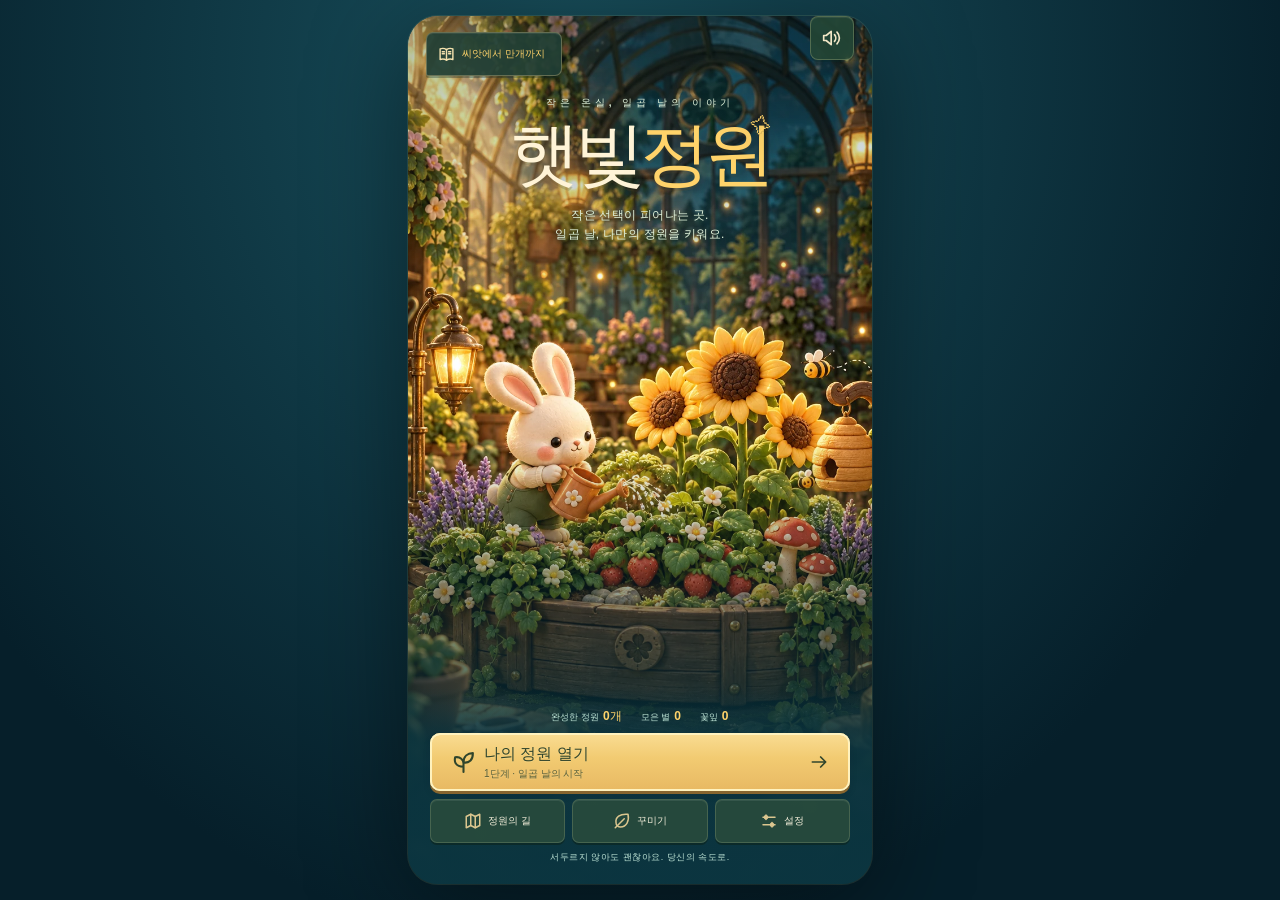
==== index.html @ a7899aba "Polish garden screens and preserve recoverable local saves" ====
<!doctype html>
<html lang="ko">
<head>
<meta name="robots" content="noindex,nofollow">
<meta charset="utf-8"><meta name="viewport" content="width=device-width, initial-scale=1, viewport-fit=cover"><meta name="theme-color" content="#103f51"><meta name="description" content="세 가지 씨앗 중 하나를 골라, 일곱 날 동안 나만의 조합을 키우는 작은 정원 게임."><title>햇빛정원 — 내 식물이 진화하는 정원</title>
<link rel="icon" href="data:image/svg+xml,%3Csvg xmlns='http://www.w3.org/2000/svg' viewBox='0 0 64 64'%3E%3Crect width='64' height='64' rx='18' fill='%2324553a'/%3E%3Cpath d='M32 49V24M32 35C12 35 13 14 13 14C33 14 32 35 32 35ZM32 29C52 29 51 8 51 8C31 8 32 29 32 29Z' fill='%23f7f0df' stroke='%23f7f0df' stroke-width='3'/%3E%3C/svg%3E">
<link rel="stylesheet" href="./styles.css?v=20261013-13">
<link rel="stylesheet" href="./experience.css?v=20261013-13">
<link rel="stylesheet" href="./atelier.css?v=20261013-14.4">
<link rel="stylesheet" href="./seed-choice.css?v=20261015-20">
<link rel="stylesheet" href="./festival.css?v=20261014-18">
<link rel="stylesheet" href="./festival-effects.css?v=20261014-18">
<link rel="stylesheet" href="./seed-discovery.css?v=20261014-19">
<link rel="stylesheet" href="./master-evolution.css?v=20261015-20">
<link rel="stylesheet" href="./weather-scene.css?v=20261015-20">
<link rel="stylesheet" href="./garden-ui.css?v=20261018-23">
<link rel="preload" as="image" href="./assets/atelier-v14/greenhouse-home-v14.webp">
</head>
<body>
<main class="app">
  <div class="atelier-arch" aria-hidden="true"></div>
  <section id="home-screen" class="home-screen" aria-label="햇빛정원 시작 화면">
    <div class="home-sky"><span class="home-kicker">작은 온실, 일곱 날의 이야기</span><h1>햇빛<span>정원</span><i aria-hidden="true">✧</i></h1><p>작은 선택이 피어나는 곳.<br>일곱 날, 나만의 정원을 키워요.</p></div>
    <button class="home-visitor" id="home-preview"><span aria-hidden="true">✦</span> 같은 씨앗, 3단계까지 진화 ↗</button>
    <div class="home-panel"><div class="home-stats" id="home-stats"></div><button id="home-play" class="primary home-play">정원 열기 <span aria-hidden="true">↗</span></button><button id="home-last-result" class="sheet-home-link home-last-result" hidden>지난 정원 기록 보기</button><div class="home-links"><button id="home-stages"><span aria-hidden="true">⌘</span>정원의 길</button><button id="home-collection"><span aria-hidden="true">✿</span>꾸미기 수첩</button><button id="home-settings"><span aria-hidden="true">☷</span>음악·설정</button></div><button id="home-new-rules" class="new-rules-link" hidden>새 규칙으로 시작 · 세로열 보너스와 높은 목표 ↗</button><button id="home-sound" class="home-sound" aria-pressed="false">♫ 효과음 켜기</button><p class="home-note">서두르지 않아도 괜찮아요. 당신의 속도로.</p></div>
  </section>
  <header class="topbar"><button id="home-button" class="brand stage-button" aria-label="시작 화면" aria-haspopup="dialog"><span class="brand-mark" aria-hidden="true">✿</span><span><span class="brand-title">햇빛정원</span><span id="stage-label" class="brand-sub">1단계 · ∞</span></span></button><div class="header-actions"><button id="mission-button" class="mission-strip" aria-haspopup="dialog"><img src="./assets/bunny-guide-v6.webp" alt="" width="48" height="48"><span id="mission-copy"></span><span id="mission-progress"></span></button><button id="stage-button" class="icon-button" aria-label="단계 선택" aria-haspopup="dialog">⌘</button><button id="help" class="icon-button" aria-label="놀이 방법과 식물 도감" aria-haspopup="dialog">?</button><button id="settings" class="icon-button" aria-label="배경음악과 소리 설정" aria-haspopup="dialog">☷</button></div></header>
  <section class="game" aria-label="씨앗을 고르고 정원을 키워요">
    <div class="journey"><div class="journey-top"><h2><strong id="day">1</strong><span>일째 <small>/ 7</small></span></h2><div class="weather" id="weather"></div><button id="score-button" class="score-button" aria-label="정원 기록 보기" aria-haspopup="dialog"><span aria-hidden="true">✦</span><strong id="score">0</strong><small>햇살</small></button></div><div id="goal-meter" class="goal-meter" role="progressbar" aria-label="정원 목표 달성" aria-valuemin="0" aria-valuemax="100" aria-valuenow="0"><span id="goal-fill"></span><i aria-hidden="true">✦</i></div><div class="journey-bottom"><div id="days" class="days" aria-label="7일 진행"></div><span id="goal" class="goal"></span></div></div>
    <div class="board-space" id="board-space"><div class="garden-frame" id="garden-frame"><div class="garden-edge" aria-hidden="true"><span id="board-label">MY LITTLE GARDEN</span><span>✦</span></div><div id="board" class="board" aria-label="정원"></div><div id="zoom-zones" class="zoom-zones" hidden></div><div class="garden-floor" aria-hidden="true"><span id="board-hint">✧　✿　✧</span></div></div><div id="harvest-banner" class="harvest-banner" hidden></div></div>
    <div class="draft"><div class="draft-heading"><h3 id="draft-title">씨앗 하나를 골라요</h3><div class="forecast"><span id="forecast-label">오늘 수확 예상</span><strong id="forecast">+0 <small>햇살</small></strong><span id="combos"></span></div><span id="picks">오늘 0 / 2</span></div><div id="seed-cards" class="seed-cards"></div><div id="ready-card" class="ready-card" hidden><span aria-hidden="true">✦</span><div><strong>오늘의 정원이 준비됐어요</strong><p>수확하면 모든 식물이 한 번 더 자라요.</p></div></div><aside id="seed-strategy" class="seed-strategy" hidden aria-live="polite"></aside><p id="tip" class="tip">씨앗을 고른 뒤 빈 땅을 누르세요.</p></div>
    <div class="actions"><button id="undo" class="secondary" disabled><svg viewBox="0 0 24 24" aria-hidden="true"><path d="M9 5 4 10l5 5M4 10h9a6 6 0 0 1 0 12"/></svg><span>되돌리기</span></button><button id="harvest" class="primary" disabled>씨앗 2개를 심어 주세요</button></div>
  </section>
  <footer id="save-status">시간 제한 없이 · 이 브라우저에 자동 저장</footer>
  <div id="announcement" class="sr-only" aria-live="polite" aria-atomic="true"></div>
  <div id="effects-layer" class="effects-layer" aria-hidden="true"></div>
</main>
<dialog id="sheet" aria-labelledby="sheet-title"><div class="sheet-heading"><div><p id="sheet-eyebrow" class="eyebrow"></p><h2 id="sheet-title"></h2></div><button id="close-sheet" class="icon-button" aria-label="닫기">×</button></div><div id="sheet-content"></div></dialog>
<div class="orientation-notice" role="status"><div><span class="phone" aria-hidden="true">✿</span><p class="eyebrow">햇빛정원</p><h2>화면을 세워 주세요</h2><p>세로 화면에서 정원을 이어서 키울 수 있어요.</p></div></div>
<audio id="garden-bgm" src="./assets/audio/beatwave-bgm.mp3" preload="none" loop playsinline hidden></audio>
<script type="module" src="./experience-app.mjs?v=20261018-23"></script>
</body></html>
---- styles.css ----
:root{color-scheme:light;font-family:ui-sans-serif,-apple-system,BlinkMacSystemFont,"Segoe UI","Malgun Gothic",sans-serif;color:#204738;background:#183f32;font-synthesis:none;--paper:#fffaf0;--ink:#204738;--muted:#777b64;--gold:#efd17e;--green:#28583e;--ease:cubic-bezier(.2,0,0,1)}
*{box-sizing:border-box}html,body{margin:0;width:100%;height:100%;overflow:hidden;overscroll-behavior:none}body{display:grid;place-items:center;background:radial-gradient(ellipse at 10% 10%,#456c45,transparent 60%),radial-gradient(ellipse at 90% 100%,#516540,transparent 50%),#183f32}button{font:inherit;color:inherit;border:0;cursor:pointer;touch-action:manipulation;-webkit-tap-highlight-color:transparent;transition:transform 130ms var(--ease),background-color 130ms var(--ease)}button:active:not(:disabled){transform:scale(.96)}button:focus-visible{outline:3px solid #b77521;outline-offset:2px}button:disabled{cursor:default;opacity:.45}button svg{display:block}h1,h2,h3,p{margin:0}[hidden]{display:none!important}.app{position:relative;width:100%;max-width:464px;height:100vh;height:100dvh;max-height:920px;display:grid;grid-template-rows:56px minmax(0,1fr) 22px;padding:env(safe-area-inset-top) env(safe-area-inset-right) env(safe-area-inset-bottom) env(safe-area-inset-left);background:radial-gradient(ellipse at 0 22%,#f6e9c5,transparent 55%),var(--paper);overflow:hidden;box-shadow:0 20px 80px #00190d50}.topbar{display:flex;justify-content:space-between;align-items:center;padding:0 18px;border-bottom:1px solid #d9d3bc}.brand{display:flex;align-items:center;gap:9px}.brand-mark{display:grid;place-items:center;background:var(--green);color:#f4d78e;width:34px;height:34px;border-radius:11px;font-size:28px;transform:rotate(-7deg);box-shadow:0 3px 0 #153c28}.brand h1{font-size:17px;letter-spacing:-.8px;line-height:1.2}.brand p{font-size:9px;letter-spacing:.5px;color:var(--muted);margin-top:2px}.header-actions{display:flex;gap:2px}.icon-button{width:44px;height:44px;min-width:44px;display:grid;place-items:center;border-radius:50%;background:transparent;font-size:20px}.icon-button:hover{background:#e9e3cd}.icon-button svg{width:20px;height:20px;stroke:currentColor;fill:none;stroke-width:1.7;stroke-linecap:round;stroke-linejoin:round}.game{min-height:0;display:grid;grid-template-rows:62px minmax(0,1fr) 32px 128px 48px;gap:8px;padding:8px 18px 5px}.journey-top{display:flex;align-items:center;justify-content:space-between;height:41px;gap:8px}.journey h2{display:flex;align-items:baseline;gap:5px;white-space:nowrap}.journey h2>strong{font-size:31px;line-height:1;letter-spacing:-1.5px}.journey h2>span{font-size:13px}.journey small{font-size:10px;font-weight:500;color:#899079}.weather{display:flex;flex-direction:column;font-size:11px;gap:2px;line-height:1.35}.weather small{font-size:9px}.weather-icon{margin-right:3px}.score-button{height:44px;min-width:88px;padding:0 10px;display:flex;gap:5px;align-items:center;justify-content:center;background:#ebe5ce;border-radius:14px}.score-button>span{color:#ae7e24}.score-button strong{font-size:22px;font-variant-numeric:tabular-nums}.score-button small{font-size:9px;color:#657359}.journey-bottom{display:flex;justify-content:space-between;align-items:center;margin-top:7px}.days{display:flex;gap:5px;align-items:center}.day-pip{width:20px;height:5px;border-radius:5px;background:#dedccb}.day-pip.done{background:#477151}.day-pip.current{background:#c89b37;box-shadow:0 0 0 2px #efe1bb}.goal{font-size:9px;color:#778267;white-space:nowrap}.board-space{position:relative;min-height:0;display:grid;place-items:center}.garden-frame{width:var(--board-size,280px);height:var(--board-size,280px);padding:20px 12px 17px;background:linear-gradient(145deg,#426845,#214b36);border:1px solid #60805b;border-radius:25px;box-shadow:inset 0 1px 0 #a4b881,0 6px 0 #153d2a,0 14px 24px #30482726;position:relative}.garden-frame:after{content:"";position:absolute;inset:6px;border:1px solid #bfd49e20;border-radius:19px;pointer-events:none}.garden-edge{position:absolute;top:7px;left:18px;right:18px;display:flex;justify-content:space-between;color:#d2dcb38a;font-size:6px;letter-spacing:2px}.garden-floor{position:absolute;bottom:3px;left:26%;right:26%;display:flex;justify-content:space-between;font-size:9px;color:#bdd19b66}.board{display:grid;grid-template-columns:repeat(4,minmax(0,1fr));grid-template-rows:repeat(4,minmax(0,1fr));height:100%;gap:5px}.plot{position:relative;min-width:0;min-height:0;padding:0;border-radius:12px;background:linear-gradient(145deg,#c5b891,#b2aa81);box-shadow:inset 0 1px 0 #e3d4ac,inset 0 -3px 0 #9b946e;display:grid;place-items:center;isolation:isolate}.plot:before{content:"";position:absolute;inset:6px;border:1px dashed #eee0b653;border-radius:7px;z-index:-1}.plot.empty{background:linear-gradient(145deg,#9a9871,#898e66);box-shadow:inset 0 2px 3px #31492725,inset 0 -1px 0 #b7b18a}.plot.empty .empty-plus{font-size:20px;color:#e6dfb767;font-weight:300}.plot.available{background:linear-gradient(145deg,#dacb9d,#b8b687);outline:1px solid #e8d799}.plot.available:before{border-color:#fff4b975}.plot.available .empty-plus{color:#56704a}.plot.available.best{box-shadow:inset 0 0 0 2px #f7dc7c,inset 0 -3px 0 #afa162}.plot :is(svg,img.plant-art){width:96%;height:96%;filter:drop-shadow(0 3px 1px #43512b30);pointer-events:none}.plot[data-type="well"]{background:linear-gradient(145deg,#99bcae,#799d8d)}.plot[data-type="hive"]{background:linear-gradient(145deg,#d4bf89,#b4a56e)}.plot.synergy{background:linear-gradient(145deg,#ded5a1,#b9bd85)}.tile-score{position:absolute;right:3px;bottom:3px;z-index:2;font-size:9px;font-weight:800;padding:1px 4px;border-radius:5px;background:#fff7dbea;color:#47603b;line-height:1.3;box-shadow:0 1px 1px #51613b33}.tile-score.combo{background:#f6db82;color:#5a5026}.preview-score{font-size:14px;font-weight:800;color:#46603b;position:absolute;bottom:6px}.preview-label{position:absolute;top:7px;font-size:8px;color:#687444}.age-dots{position:absolute;top:4px;left:4px;display:flex;gap:2px}.age-dots i{width:3px;height:3px;background:#42683b;border-radius:50%;opacity:.4}.age-dots i.grown{background:#ffefb1;opacity:1;box-shadow:0 0 0 1px #61784130}.plot.planted :is(svg,img.plant-art){animation:sprout 340ms var(--ease)}.plot.collecting{animation:collect 560ms var(--ease)}.plot.collecting:after{content:attr(data-score);position:absolute;z-index:10;left:50%;top:0;transform:translateX(-50%);color:#fff4b5;font-size:23px;font-weight:900;text-shadow:0 2px 4px #153e25;animation:float-up 600ms var(--ease) both;pointer-events:none}.harvest-banner{position:absolute;inset:auto 0 8%;text-align:center;z-index:20;color:#fff6d1;text-shadow:0 2px 8px #143a1f;font-size:23px;font-weight:850;pointer-events:none}.forecast{display:flex;align-items:center;gap:6px;padding:0 10px;border-top:1px solid #d6d0b7;border-bottom:1px solid #d6d0b7;font-size:10px;color:#6d785d}.forecast strong{color:#315d3f;font-size:16px;font-variant-numeric:tabular-nums}.forecast strong small{font-size:9px;font-weight:500}.forecast #combos{margin-left:auto;font-size:9px;color:#8b712b}.draft{min-height:0;display:flex;flex-direction:column;gap:5px}.draft-heading{display:flex;align-items:center;justify-content:space-between;min-height:16px}.draft-heading h3{font-size:12px;letter-spacing:-.3px}.draft-heading>span{font-size:9px;color:var(--muted)}.seed-cards{display:grid;grid-template-columns:repeat(3,minmax(0,1fr));gap:7px;flex:1;min-height:0}.seed-card{min-width:0;border:1px solid #dacfaa;background:linear-gradient(145deg,#fffcf1,#f0e7d0);border-radius:13px;box-shadow:0 2px 0 #d6caaa;position:relative;padding:3px 3px 5px;display:flex;flex-direction:column;justify-content:center;align-items:center;gap:1px}.seed-card :is(svg,img.plant-art){width:38px;height:38px;flex-shrink:0}.seed-card strong{font-size:11px;line-height:1.3}.seed-card small{font-size:8px;white-space:nowrap;letter-spacing:-.2px;line-height:1.4;color:#727359}.seed-card[aria-pressed="true"]{background:#e5edce;border:2px solid #50714a;box-shadow:0 2px 0 #325a39}.seed-card[aria-pressed="true"]:after{content:"✓";position:absolute;right:5px;top:4px;background:#396643;color:#fff7d7;width:15px;height:15px;display:grid;place-items:center;border-radius:50%;font-size:10px}.tip{font-size:9px;line-height:1.3;height:13px;text-align:center;color:#777b61;overflow:hidden;white-space:nowrap;text-overflow:ellipsis}.ready-card{display:flex;align-items:center;justify-content:center;gap:10px;flex:1;min-height:0;border:1px solid #d4dbb8;border-radius:13px;background:#e9edd8}.ready-card>span{font-size:32px;color:#ac8d35}.ready-card strong{font-size:12px}.ready-card p{font-size:10px;color:#798065;margin-top:4px}.actions{display:grid;grid-template-columns:100px 1fr;gap:8px}.primary,.secondary{min-height:44px;border-radius:14px;font-size:12px;font-weight:750;display:flex;align-items:center;justify-content:center;gap:5px;padding:0 12px}.primary{background:var(--green);color:#fff9dc;box-shadow:inset 0 1px 0 #ffffff20,0 3px 0 #153c28}.primary:disabled{background:#d7dbc5;color:#687557;box-shadow:0 2px 0 #c9cbb5;opacity:1}.secondary{background:#ece6d3;border:1px solid #dbd4bb;font-size:11px}.secondary svg{width:18px;height:18px;fill:none;stroke:currentColor;stroke-width:1.6;stroke-linecap:round;stroke-linejoin:round}footer{text-align:center;font-size:8px;color:#899077;display:grid;place-items:center}dialog{border:1px solid #e3d7b9;padding:20px;border-radius:25px;width:calc(100% - 30px);max-width:390px;max-height:calc(100dvh - 24px);overflow:hidden;background:var(--paper);color:var(--ink);box-shadow:0 18px 90px #153b2b55}dialog::backdrop{background:#16382899;backdrop-filter:blur(5px)}.sheet-heading{display:flex;align-items:center;justify-content:space-between;gap:8px;margin-bottom:15px}.sheet-heading h2{font-size:23px;letter-spacing:-1px;line-height:1.25}.eyebrow{font-size:9px;font-weight:700;letter-spacing:1.4px;color:#a07a31;margin-bottom:4px}.sheet-heading .icon-button{background:#eee8d6}.sheet-body{font-size:12px;line-height:1.65;color:#637157;word-break:keep-all}.sheet-body p+p{margin-top:10px}.sheet-actions{display:flex;gap:8px;margin-top:16px}.sheet-actions>*{flex:1}.guide-steps{display:grid;gap:12px}.guide-step{display:flex;gap:10px}.guide-step>span{width:27px;height:27px;flex-shrink:0;display:grid;place-items:center;border-radius:9px;background:#e8dfbc;color:#6b693e;font-weight:800}.guide-step strong{display:block;font-size:13px;margin-bottom:2px}.guide-step p{font-size:11px;line-height:1.5;color:#6e775e}.sheet-note{padding-top:11px;border-top:1px solid #e1dac4;margin-top:13px;font-size:10px;line-height:1.6;color:#7e846d}.guide-pages{display:flex;align-items:center;justify-content:space-between;margin-top:14px;gap:8px}.guide-pages span{font-size:11px;color:#7e846d}.guide-pages button{min-height:44px;min-width:75px;padding:0 10px}.plant-guide{display:grid;gap:10px}.plant-guide article{display:flex;gap:10px;align-items:center}.plant-guide :is(svg,img.plant-art){width:54px;height:54px;flex-shrink:0;padding:4px;background:#ecebd3;border-radius:13px}.plant-guide h3{font-size:13px;margin-bottom:3px}.plant-guide p{font-size:11px;line-height:1.45;color:#728063}.big-harvest{display:flex;align-items:baseline;justify-content:center;gap:6px;margin:7px 0 1px;color:#397043}.big-harvest strong{font-size:57px;font-weight:850;letter-spacing:-3px;font-variant-numeric:tabular-nums}.big-harvest span{font-size:13px}.harvest-sub{text-align:center;font-size:11px;color:#758263;margin-bottom:16px}.report-rows{display:grid;gap:7px}.report-row{display:flex;align-items:center;justify-content:space-between;padding:7px 10px;border-radius:11px;background:#eee9d7;font-size:11px;min-height:36px}.report-row span:first-child{display:flex;align-items:center;gap:6px}.report-row :is(svg,img.plant-art){height:25px;width:25px}.report-row strong{font-size:14px}.report-row small{font-size:9px;color:#818566}.upgrade-intro{font-size:11px;color:#737c61;line-height:1.5;margin-bottom:12px}.upgrade-list{display:grid;gap:9px}.upgrade-card{text-align:left;display:grid;grid-template-columns:37px 1fr auto;gap:8px;align-items:center;padding:12px 10px;border:1px solid #d6d0b2;background:linear-gradient(145deg,#fbf6e4,#e8e8d1);border-radius:15px;min-height:77px}.upgrade-icon{width:35px;height:35px;display:grid;place-items:center;background:#e0e4c6;border-radius:11px;font-size:21px}.upgrade-card strong{display:block;font-size:13px;margin-bottom:4px}.upgrade-card small{font-size:10px;color:#6f775b;line-height:1.4;display:block}.upgrade-card>span:last-child{font-size:18px}.upgrade-card .fit{color:#99661c;font-size:9px;margin-top:4px}.stat-grid{display:grid;grid-template-columns:repeat(3,1fr);gap:7px;text-align:center;margin:12px 0}.stat-grid>div{padding:9px 4px;background:#ece7d3;border-radius:12px}.stat-grid strong{font-size:17px;display:block}.stat-grid small{font-size:9px;color:#7b836a}.mini-garden{display:grid;grid-template-columns:repeat(4,1fr);gap:3px;width:164px;height:164px;margin:0 auto;padding:6px;background:#385b3a;border-radius:16px}.mini-garden>span{display:grid;place-items:center;min-width:0;min-height:0;border-radius:6px;background:#aab18a}.mini-garden :is(svg,img.plant-art){width:100%;height:100%}.result-title{text-align:center;font-size:13px;color:#798365;margin-top:7px}.result-badges{display:flex;justify-content:center;gap:5px;flex-wrap:wrap;margin:10px 0}.result-badges>span{font-size:9px;padding:5px 7px;border-radius:8px;background:#e4e8d0;color:#5f754f}.chart{display:flex;align-items:flex-end;justify-content:space-around;height:115px;gap:6px;margin:15px 0 7px;padding:20px 0 20px}.chart-bar{position:relative;flex:1;background:linear-gradient(#92ad70,#416b42);border-radius:6px 6px 0 0;min-height:3px}.chart-bar span{position:absolute;top:-17px;font-size:9px;width:100%;text-align:center}.chart-bar small{position:absolute;bottom:-19px;font-size:9px;width:100%;text-align:center}.tile-detail-art{width:96px;height:96px;margin:0 auto;background:#e6e8cd;border-radius:23px}.tile-detail-art :is(svg,img.plant-art){width:100%;height:100%}.tile-description{text-align:center;font-size:11px;line-height:1.5;margin:10px 0;color:#6e7a5d}.tile-reasons{display:grid;grid-template-columns:1fr 1fr;gap:6px}.tile-reasons>div{display:flex;justify-content:space-between;gap:6px;padding:7px 9px;border-radius:9px;background:#ebe7d4;font-size:10px}.sr-only{position:absolute!important;width:1px;height:1px;padding:0;margin:-1px;overflow:hidden;clip:rect(0,0,0,0);white-space:nowrap;border:0}.orientation-notice{display:none;position:fixed;inset:0;z-index:1000;place-items:center;padding:24px;background:var(--paper);text-align:center}.phone{display:grid;place-items:center;width:55px;height:85px;margin:0 auto 14px;border:3px solid #24553a;border-radius:14px;background:#e4e8ce;font-size:28px}.orientation-notice h2{font-size:23px;margin:7px 0}.orientation-notice p:last-child{font-size:12px;line-height:1.7;color:#738164}
@keyframes sprout{0%{transform:scale(.4) translateY(12px);opacity:.3}65%{transform:scale(1.13) translateY(-3px)}100%{transform:scale(1)}}@keyframes collect{40%{transform:translateY(-5px);filter:brightness(1.2)}100%{transform:translateY(0)}}@keyframes float-up{0%{opacity:0;transform:translate(-50%,10px)}25%{opacity:1}100%{opacity:0;transform:translate(-50%,-30px)}}
@media(min-width:700px) and (min-height:700px){.app{height:min(890px,calc(100dvh - 40px));border:5px solid #658065;border-radius:31px}.game{padding-right:20px;padding-left:20px}}
@media(max-width:350px){.topbar{padding:0 12px}.game{padding-right:12px;padding-left:12px;gap:6px}.journey h2>strong{font-size:27px}.weather{font-size:10px}.score-button{min-width:80px;padding:0 8px}.day-pip{width:17px}.goal{font-size:8px}.plot{border-radius:9px}.garden-frame{padding:17px 9px 14px;border-radius:22px}.garden-edge{top:6px;font-size:5px}.board{gap:4px}.garden-floor{bottom:2px;font-size:8px}.seed-cards{gap:5px}.seed-card small{font-size:7px}.actions{grid-template-columns:91px 1fr}.primary{font-size:11px}.tip{font-size:8px}.sheet-heading h2{font-size:21px}dialog{padding:17px}.upgrade-card{padding:10px 8px;gap:6px}.upgrade-card strong{font-size:12px}.upgrade-card small{font-size:9px}.forecast{font-size:9px;padding:0 5px}.forecast #combos{font-size:8px}}
@media(max-height:650px) and (orientation:portrait){.app{grid-template-rows:48px minmax(0,1fr) 16px}.game{grid-template-rows:54px minmax(0,1fr) 26px 106px 44px;gap:5px;padding-top:4px;padding-bottom:4px}.topbar{border-bottom:0}.brand h1{font-size:15px}.brand p{font-size:8px}.brand-mark{width:29px;height:29px;font-size:24px}.journey-top{height:36px}.journey-bottom{margin-top:7px}.journey h2>strong{font-size:26px}.seed-card :is(svg,img.plant-art){width:29px;height:29px}.seed-card strong{font-size:10px}.seed-card small{font-size:7px}.tip{height:12px}.draft{gap:4px}.draft-heading h3{font-size:11px}.garden-frame{padding-top:17px;padding-bottom:14px}.garden-edge{top:5px}.garden-floor{bottom:1px}.forecast strong{font-size:14px}footer{font-size:7px}.sheet-heading{margin-bottom:10px}.sheet-actions{margin-top:12px}.big-harvest strong{font-size:43px}.harvest-sub{margin-bottom:12px}.mini-garden{width:136px;height:136px}.stat-grid{margin:9px 0}.stat-grid>div{padding:6px 3px}.guide-steps{gap:10px}.sheet-note{margin-top:10px;padding-top:9px}.upgrade-card{min-height:73px}}
@media (orientation:landscape) and (pointer:coarse),(orientation:landscape) and (max-height:600px) and (max-width:1000px){.orientation-notice{display:grid}.app{visibility:hidden}}
@media(prefers-reduced-motion:reduce){*,*:before,*:after{animation:none!important;transition:none!important}}
/* Campaign: 100 gardens, adaptive boards, and large touch targets. */
.stage-button{background:transparent;text-align:left;min-height:44px;padding:0;gap:8px}.brand-title{display:block;font-size:17px;font-weight:800;letter-spacing:-.7px;line-height:1.25}.brand-sub{display:block;font-size:9px;color:var(--muted);margin-top:2px}.goal.achieved{color:#39713c;font-weight:750}.board,.zoom-grid{grid-template-columns:repeat(var(--cols,4),minmax(0,1fr));grid-template-rows:repeat(var(--rows,4),minmax(0,1fr))}.garden-floor{left:0;right:0;justify-content:center;letter-spacing:.2px;color:#d5e3b3a6}.garden-frame.overview .age-dots,.garden-frame.overview .preview-label{display:none}.garden-frame.overview .plot{border-radius:6px}.garden-frame.overview .plot:before{inset:3px;border-radius:4px}.garden-frame.overview .tile-score{font-size:7px;padding:0 2px;bottom:1px;right:1px}.garden-frame.overview .preview-score{font-size:10px;bottom:3px}.garden-frame.overview .empty-plus{font-size:14px}.zoom-zones{position:absolute;inset:20px 12px 17px;display:grid;grid-template-columns:1fr 1fr;grid-template-rows:1fr 1fr;gap:2px;z-index:4}.zoom-zones button{position:relative;background:transparent;border:1px solid #fff9cc45;border-radius:9px;min-width:44px;min-height:44px}.zoom-zones button:hover,.zoom-zones button:focus-visible{background:#fff8d122;border-color:#f8eacb}.zoom-zones span{position:absolute;left:3px;top:3px;font-size:8px;background:#1c432ce6;color:#f9f1cc;padding:3px 5px;border-radius:5px;pointer-events:none}.mini-garden{grid-template-columns:repeat(var(--cols,4),1fr);grid-template-rows:repeat(var(--rows,4),1fr);height:auto;aspect-ratio:var(--cols,4)/var(--rows,4)}.result-next{text-align:center;background:#e9edd8;padding:10px 8px;border-radius:12px;font-size:11px;line-height:1.6;color:#5b7450;word-break:keep-all}.stage-list{display:grid;grid-template-columns:1fr 1fr;gap:7px}.stage-card{text-align:left;min-height:64px;padding:7px 9px;border:1px solid #d6cfb3;border-radius:12px;background:#f1ead7;display:flex;flex-direction:column;gap:1px;position:relative}.stage-card>strong{display:flex;justify-content:space-between;align-items:center;font-size:12px}.stage-card>strong>span{font-variant-numeric:tabular-nums;letter-spacing:-.4px;font-size:15px}.stage-card.current{border:2px solid #527049;padding:6px 8px;background:#e7edce}.stage-card.cleared{background:#e4ebd3}.stage-card:disabled{opacity:.58}.stage-name{font-size:10px;font-weight:650;line-height:1.2;white-space:nowrap;overflow:hidden;text-overflow:ellipsis}.stage-card small{font-size:8px;color:#6c795b;line-height:1.5}.new-label{font-size:7px;color:#8c6921;line-height:1.4}.stage-jump{display:flex;gap:7px;margin-top:12px;align-items:center}.stage-jump label{font-size:10px}.stage-jump select{font:inherit;font-size:12px;flex:1;min-width:0;min-height:44px;border:1px solid #d6cfb3;border-radius:10px;background:#fff9e8;color:var(--ink);padding:0 8px}.stage-jump button{min-width:44px;padding:0 12px;font-size:17px}.intro-goal{text-align:center;padding:5px 0 8px}.intro-goal>span{display:block;color:#768167;font-size:11px}.intro-goal>strong{display:block;font-size:52px;letter-spacing:-2px;line-height:1.1;color:#3b6c3e}.intro-goal small{font-size:15px;letter-spacing:0;margin-left:5px}.unlock-heading{text-align:center;font-size:10px;color:#8a712e;margin:13px 0 5px}.unlock-plants{display:flex;justify-content:center;gap:7px}.unlock-plants>span{flex:0 1 100px;min-width:0;display:flex;align-items:center;flex-direction:column;background:#e9ecd3;border-radius:12px;padding:5px}.unlock-plants :is(svg,img.plant-art){width:45px;height:45px}.unlock-plants strong{font-size:11px}.unlock-plants small{font-size:8px;line-height:1.5;text-align:center;word-break:keep-all}.plant-guide h3 small{font-size:8px;color:#927437;font-weight:500}.zoom-sheet{padding:16px;max-width:360px}.zoom-sheet .sheet-heading{margin-bottom:9px}.zoom-sheet .sheet-heading h2{font-size:21px}.zoom-grid{display:grid;width:min(100%,272px);aspect-ratio:1;margin:auto;gap:5px}.zoom-grid .plot{min-height:44px;min-width:44px}.zoom-cards{display:grid;grid-template-columns:repeat(3,minmax(0,1fr));gap:5px;margin:9px 0 5px;min-height:0}.zoom-cards:empty{display:none}.zoom-cards .seed-card{height:66px}.zoom-cards .seed-card :is(svg,img.plant-art){width:27px;height:27px}.zoom-cards .seed-card strong{font-size:10px}.zoom-cards .seed-card small{font-size:7px}.zoom-tip{font-size:9px;color:#7b8264;text-align:center;line-height:1.4}.zoom-sheet .guide-pages{margin-top:9px;gap:5px}.zoom-sheet .guide-pages button{min-width:0;flex:1;padding:0 4px;font-size:10px}
@media(max-width:350px){.brand-title{font-size:15px}.brand-sub{font-size:8px}.zoom-zones{inset:17px 9px 14px}.stage-list{gap:5px}.stage-card{min-height:60px;padding:6px 8px}.stage-card.current{padding:5px 7px}.stage-card>strong>span{font-size:13px}.stage-card .stage-name{font-size:9px}.stage-jump{gap:5px}.stage-jump label{display:none}.zoom-sheet{padding:14px;width:calc(100% - 24px)}.zoom-grid{max-width:258px;gap:4px}.zoom-sheet .eyebrow{font-size:8px}.result-next{font-size:10px}}
@media(max-height:650px) and (orientation:portrait){.brand-title{font-size:15px}.brand-sub{font-size:8px}.zoom-zones{top:17px;bottom:14px}.stage-card{min-height:58px}.stage-list{gap:5px}.stage-jump{margin-top:9px}.intro-goal>strong{font-size:44px}.unlock-plants :is(svg,img.plant-art){width:36px;height:36px}.unlock-heading{margin-top:10px}.result-next{padding:7px 6px}.result-badges{margin:7px 0}.zoom-grid{max-width:248px}.zoom-sheet{padding-top:12px;padding-bottom:12px}.zoom-cards .seed-card{height:62px}.zoom-sheet .guide-pages{margin-top:7px}}
---- experience.css ----
/* The little world around the puzzle, v6. */
/* v8: readable choices and a saved, single-use upgrade reroll. */
.seed-card small{max-width:100%;overflow:hidden;text-overflow:ellipsis}
.reroll-row{margin-top:12px}.reroll-row button{width:100%;justify-content:center;gap:8px;min-height:44px}.reroll-row button>span{font-size:21px}.reroll-row button>small{font-size:10px;background:#fffaf0a6;padding:3px 7px;border-radius:20px}.reroll-row button:disabled{opacity:.65}.reroll-row p{font-size:9px;line-height:1.5;color:#7c8269;text-align:center;margin-top:7px;word-break:keep-all}
.unlock-plants.many{display:grid;grid-template-columns:repeat(3,minmax(0,1fr));gap:6px}.unlock-plants.many>span{padding:5px 3px}.unlock-plants.many :is(svg,img.plant-art){width:32px;height:32px}.unlock-plants.many small{display:none}
.new-rules-link{min-height:44px;border-radius:13px;border:1px solid #afbc99;background:#fff7dfe6;color:#4b6847;font-size:11px;font-weight:700}.home-panel:has(.new-rules-link:not([hidden])){gap:8px}
.stage-card .new-label{max-width:100%;white-space:nowrap;overflow:hidden;text-overflow:ellipsis}
@media(max-height:650px) and (orientation:portrait){dialog[data-mode="upgrade"]{padding:14px 16px}dialog[data-mode="upgrade"] .sheet-heading h2{font-size:20px}dialog[data-mode="upgrade"] .upgrade-list{gap:7px}dialog[data-mode="upgrade"] .upgrade-card{min-height:72px;padding:8px}dialog[data-mode="upgrade"] .upgrade-card small{font-size:9px}dialog[data-mode="upgrade"] .upgrade-intro{margin-bottom:9px}dialog[data-mode="upgrade"] .reroll-row{margin-top:9px}.unlock-plants.many :is(svg,img.plant-art){width:27px;height:27px}.unlock-plants.many strong{font-size:10px}dialog[data-mode="intro"] .unlock-heading{margin-top:6px}.new-rules-link{font-size:10px}.home-panel:has(.new-rules-link:not([hidden])) .home-note{display:none}}
/* v7: independently saved music and effects; music gain works through Web Audio. */
.music-settings{background:#edf0d9;border-radius:15px;padding:0 11px 3px}
.music-settings .music-row{padding:9px 0 3px;border:0;min-height:66px}
.music-volume-row{display:flex;align-items:center;gap:9px;min-height:44px;font-size:10px;color:#697951}
.music-volume-row input{flex:1;min-width:0;min-height:44px;margin:0;accent-color:#39734d;cursor:pointer}
.music-volume-row output{width:31px;text-align:right;font-variant-numeric:tabular-nums}
.music-retry{width:100%;margin:3px 0 7px;min-height:44px}
dialog[data-mode="settings"] .setting-row{min-height:66px;padding:8px 0}
dialog[data-mode="settings"] .settings-sample{margin-top:10px}
dialog[data-mode="settings"] .sheet-note{margin-top:10px;padding-top:8px;font-size:9px}
@media(max-height:650px) and (orientation:portrait){dialog[data-mode="settings"]{padding:13px 16px}dialog[data-mode="settings"] .sheet-heading{margin-bottom:8px}dialog[data-mode="settings"] .sheet-heading h2{font-size:19px}dialog[data-mode="settings"] .setting-row{min-height:58px;padding:6px 0}dialog[data-mode="settings"] .setting-row strong{font-size:12px;margin-bottom:2px}dialog[data-mode="settings"] .setting-row small{font-size:9px}dialog[data-mode="settings"] .sheet-actions{margin-top:9px}}
/* Leave the bottom controls above the iPhone home indicator. */
.home-panel{padding-bottom:max(17px,env(safe-area-inset-bottom))!important}
.zoom-zones.single-zone{grid-template-columns:1fr;grid-template-rows:1fr}
.zoom-zones.single-zone span{left:50%;top:auto;bottom:5px;transform:translateX(-50%);white-space:nowrap;font-size:10px;padding:5px 9px}
.sheet-heading h2{word-break:keep-all;overflow-wrap:normal}
:root{--petal:#e79785;--moss:#2d654b;--butter:#ffe5a0}
body{background:#28483d url('./assets/garden-play-v6.webp') center/cover fixed}.app{background:#fff9ec url('./assets/garden-play-v6.webp') center/cover;isolation:isolate}.app:before{content:"";position:absolute;inset:0;background:linear-gradient(#fffaf0da,#fffaf079 35%,#fffaf0d9 68%);z-index:-1}.topbar{background:#fffbee9c;border-bottom-color:#617b4920}.game{grid-template-rows:62px 48px minmax(0,1fr) 30px 121px 48px;gap:7px}.home-screen{position:absolute;inset:0;z-index:30;background:#f5eedb url('./assets/garden-home-v6.webp') center 45%/cover;display:flex;flex-direction:column;align-items:center;overflow:hidden}.home-screen:before{content:"";position:absolute;inset:0;background:linear-gradient(#fff8e765 0%,transparent 38%,transparent 56%,#fff6dfb3 70%,#fff8eafa 87%);pointer-events:none}.home-sky{position:relative;text-align:center;margin-top:clamp(35px,7dvh,68px);width:100%;color:#295d43}.home-kicker{font-size:11px;font-weight:700;letter-spacing:2px;color:#74876a}.home-sky h1{position:relative;font-size:66px;line-height:1.15;font-weight:900;letter-spacing:-5px;text-shadow:0 3px 0 #fff8df;margin:9px 0}.home-sky h1>span{color:#548352}.home-sky h1 i{position:absolute;font-style:normal;font-size:26px;color:#e3b550;top:-10px;transform:rotate(12deg);margin-left:5px}.home-sky p{font-size:13px;line-height:1.65;color:#68805e;letter-spacing:-.3px}.home-visitor{position:absolute;top:57%;padding:7px 14px;border:1px solid #fff4d2ab;border-radius:30px;font-size:10px;background:#fff9ebed;box-shadow:0 4px 18px #38543f17;color:#6f7651;transform:rotate(-2deg)}.home-visitor span{color:#d2a247;margin-right:5px}.home-panel{position:absolute;bottom:0;left:0;right:0;padding:18px 24px 17px;background:linear-gradient(transparent,#fff8e8 18%);display:grid;gap:12px}.home-stats{display:flex;align-items:center;justify-content:center;gap:21px;font-size:10px;color:#7c866b}.home-stats strong{color:#365f43;font-size:14px;margin-left:4px;font-variant-numeric:tabular-nums}.home-play{min-height:59px;font-size:17px;border-radius:20px;box-shadow:inset 0 1px 0 #a3be8733,0 4px 0 #173f2b,0 10px 22px #2c5c4130;position:relative;justify-content:space-between;padding:0 23px}.home-play small{font-size:10px;color:#dfebc8;font-weight:500}.home-play>span:last-child{font-size:24px}.home-links{display:grid;grid-template-columns:repeat(3,minmax(0,1fr));gap:8px}.home-links button{min-height:60px;border-radius:15px;background:#fffdf3cc;box-shadow:0 1px 0 #c2b8995c;border:1px solid #d7d0b74d;display:flex;flex-direction:column;align-items:center;justify-content:center;gap:5px;font-size:10px;color:#6b785b}.home-links button>span{font-size:21px;line-height:1;color:#63875b}.home-note{text-align:center;font-size:9px;letter-spacing:.3px;color:#96917a}.home-mode .topbar,.home-mode .game,.home-mode>footer{visibility:hidden}.home-mode .home-screen{visibility:visible}.mission-strip{display:flex;align-items:center;gap:8px;min-height:44px;min-width:0;border:1px solid #d8cba454;border-radius:15px;background:linear-gradient(100deg,#fff9e8ed,#f0f2dbde);box-shadow:0 2px 0 #ccb98a24;text-align:left;padding:0 9px 0 1px}.mission-strip>img{width:43px;height:43px;object-fit:contain;flex-shrink:0;filter:drop-shadow(0 2px 1px #6e673b15)}#mission-copy{display:flex;flex-direction:column;gap:3px;min-width:0;flex:1}#mission-copy strong{font-size:11px;letter-spacing:-.25px;white-space:nowrap;overflow:hidden;text-overflow:ellipsis}#mission-copy small{font-size:8px;line-height:1.3;color:#8b8567}#mission-progress{font-size:10px;border-radius:10px;background:#f4dfb0aa;color:#8a6a31;padding:5px 7px;white-space:nowrap}.mission-strip.done{background:#eaf0d6}.mission-strip.done #mission-progress{background:#cadfc3;color:#3e6c42}.garden-frame{box-shadow:inset 0 1px 0 #b6c69e,0 5px 0 #244c34,0 12px 19px #455c3d2b;border-color:#77966a}.garden-frame:before{content:"";position:absolute;inset:-5px;border:1px solid #fff6d849;border-radius:30px;pointer-events:none}.garden-frame[data-decoration="bunting"] .garden-edge:after{content:"▼ ▾ ▼ ▾ ▼";position:absolute;left:25%;right:25%;text-align:center;color:#f0c284;letter-spacing:7px;top:-12px;font-size:12px}.garden-frame[data-decoration="lanterns"]{box-shadow:inset 0 1px 0 #b6c69e,0 5px 0 #244c34,0 0 27px #e5b1586b}.garden-frame[data-decoration="butterflies"] .garden-floor:before{content:"🦋";position:absolute;right:10px;bottom:-13px;font-size:19px}.garden-frame[data-decoration="fountain"]{border-color:#91c1b9;background:linear-gradient(135deg,#508671,#28594b)}.forecast{background:#fff9ec9e;border-radius:10px;border-color:#dbd3ad6b}.seed-card{box-shadow:0 3px 0 #c9bb9961,0 3px 8px #786b3310;background:linear-gradient(#fffdf4,#f5ead1)}.seed-card[aria-pressed="true"]{background:linear-gradient(#edf4d9,#deebc7);outline:2px solid #ffffff80;outline-offset:1px}.plot.planted :is(svg,img.plant-art){animation:plant-settle 340ms var(--ease)}.plot:active:not(:disabled){transform:scale(.96)}.effects-layer{position:absolute;inset:0;z-index:100;pointer-events:none;overflow:hidden}.spark{position:absolute;left:var(--x);top:var(--y);color:var(--c,#e8c557);font-size:14px;line-height:1;animation:petal-pop 650ms var(--ease) forwards}.confetti{position:fixed;left:var(--x);top:-20px;font-size:17px;pointer-events:none;z-index:999;animation:petal-fall var(--dur,1600ms) ease-out var(--delay,0ms) both}.reward-toast{position:absolute;left:50%;top:var(--toast-top,40%);transform:translateX(-50%);background:#fff6dcee;border:1px solid #fffaf0;border-radius:30px;box-shadow:0 6px 25px #33503924;font-size:13px;font-weight:750;color:#537442;padding:10px 17px;white-space:nowrap;animation:reward-toast 1500ms var(--ease) both}.sheet-home-link{margin-top:10px;display:block;width:100%;min-height:44px;background:transparent;border-radius:12px;font-size:11px;color:#738264}.result-heading{display:flex;align-items:center;justify-content:center;gap:7px;margin:-4px 0 6px}.result-heading .star{font-size:29px;color:#d8d5bf;text-shadow:0 2px 0 #ffffff}.result-heading .star.won{color:#e7b64b;filter:drop-shadow(0 2px 0 #b2852840);animation:star-reveal 380ms var(--ease) both;animation-delay:var(--delay)}.result-postcard{border:1px solid #ddd8bd;border-radius:17px;position:relative;background:#fffcf4;box-shadow:0 4px 0 #c7bf9840;padding:10px 12px;display:flex;align-items:center;gap:11px}.result-postcard .mini-garden{flex-shrink:0;margin:0;width:106px;border-radius:12px}.result-postcard-copy{min-width:0;flex:1}.result-postcard-copy>small{font-size:8px;letter-spacing:1.5px;color:#a89156}.result-postcard-copy>strong{display:block;margin:5px 0;font-size:14px;line-height:1.5;letter-spacing:-.4px;word-break:keep-all}.result-postcard-copy>span{font-size:9px;color:#879274}.result-rewards{display:flex;justify-content:center;gap:6px;margin:10px 0}.result-rewards>span{font-size:9px;background:#f6e8c6;border-radius:20px;padding:6px 10px;color:#8f773e}.reward-line{padding:9px 11px;margin-top:10px;border-radius:12px;background:#e4eed2;font-size:11px;line-height:1.6;color:#526f42}.reward-line.pending{background:#f0ecdc;color:#8c8768}.mission-sheet-art{display:flex;justify-content:center;align-items:center;gap:8px}.mission-sheet-art img{height:106px;width:106px;object-fit:contain}.mission-bubble{font-size:12px;line-height:1.65;background:#f0edd9;padding:12px;border-radius:16px 16px 16px 4px;max-width:165px;word-break:keep-all}.mission-task{background:#e7edd2;border-radius:16px;padding:13px;text-align:center;margin-top:9px}.mission-task strong{display:block;font-size:14px}.mission-task p{font-size:11px;line-height:1.7;color:#6c785b;margin-top:5px}.mission-task span{display:inline-block;margin-top:8px;border-radius:20px;background:#fbefd0;padding:5px 12px;font-size:11px;color:#927b39}.collection-head{display:flex;align-items:center;justify-content:space-between;margin-bottom:12px}.collection-head strong{font-size:30px;color:#ac7e47}.collection-head small{font-size:10px;line-height:1.6;color:#8b886a;max-width:150px}.collection-grid{display:grid;grid-template-columns:1fr 1fr;gap:9px}.decor-card{text-align:left;padding:13px 11px;border-radius:17px;min-height:117px;background:#f1ecd8;border:1px solid #d9d3b6;display:flex;flex-direction:column;gap:5px}.decor-card .decor-icon{font-size:28px;line-height:1.2}.decor-card strong{font-size:12px}.decor-card small{font-size:9px;line-height:1.4;color:#798463}.decor-card.locked{opacity:.57}.decor-card[aria-pressed="true"]{background:#e3edcf;border:2px solid #55784e;padding:12px 10px}.collection-reset{margin-top:10px;width:100%;min-height:44px}.setting-row{min-height:73px;padding:12px 0;border-bottom:1px solid #e0d8bc;display:flex;align-items:center;justify-content:space-between;gap:15px}.setting-row strong{font-size:14px;display:block;margin-bottom:4px}.setting-row small{display:block;font-size:10px;color:#8a8a6d;line-height:1.6;max-width:210px}.toggle{width:56px;min-width:56px;height:44px;border-radius:22px;background:#dfdfc9;padding:6px;position:relative}.toggle:before{content:"";display:block;width:31px;height:31px;border-radius:50%;background:#fffcf0;box-shadow:0 2px 3px #51644024;transition:transform 130ms var(--ease)}.toggle[aria-checked="true"]{background:#64875a}.toggle[aria-checked="true"]:before{transform:translateX(13px)}.toggle:disabled{opacity:.55}.settings-sample{margin-top:14px;width:100%}.guide-tip{background:#eee9d5;padding:8px 10px;border-radius:10px;margin-top:9px;font-size:10px;color:#7a805f;line-height:1.6}.mission-stars{display:flex;gap:4px;align-items:center}.sheet-heading h2{font-size:22px}.eyebrow{color:#a58b4d}.stage-card .card-stars{letter-spacing:2px;color:#cba147;font-size:8px;line-height:1.2}
@keyframes plant-settle{0%{transform:scale(.64) translateY(8px);opacity:.5}100%{transform:scale(1) translateY(0);opacity:1}}
@keyframes petal-pop{0%{opacity:1;transform:translate(-50%,-50%) scale(.5)}100%{opacity:0;transform:translate(calc(-50% + var(--dx)),calc(-50% + var(--dy))) rotate(80deg) scale(1)}}
@keyframes petal-fall{0%{opacity:0;transform:translateY(0) rotate(0)}15%{opacity:1}100%{opacity:0;transform:translateY(70vh) rotate(190deg)}}
@keyframes star-reveal{0%{transform:scale(.65);opacity:0}100%{transform:scale(1);opacity:1}}
@keyframes reward-toast{0%{opacity:0;translate:0 8px}15%,70%{opacity:1;translate:0 0}100%{opacity:0;translate:0 -14px}}
@media(max-width:350px){.topbar{padding:0 10px}.brand-title{font-size:14px}.brand-sub{font-size:7px}.brand{gap:6px}.header-actions{gap:0}.home-sky h1{font-size:54px}.home-kicker{font-size:9px;letter-spacing:1px}.home-sky p{font-size:11px}.home-panel{padding-left:18px;padding-right:18px}.mission-strip{padding-right:7px;gap:5px}#mission-copy strong{font-size:10px}#mission-copy small{font-size:7px}#mission-progress{font-size:9px;padding:4px 6px}.result-postcard{padding:8px;gap:9px}.result-postcard .mini-garden{width:88px}.result-postcard-copy>strong{font-size:12px}.decor-card{padding:10px;min-height:108px}.decor-card[aria-pressed="true"]{padding:9px}}
@media(max-height:650px) and (orientation:portrait){.game{grid-template-rows:51px 44px minmax(0,1fr) 25px 98px 44px;gap:4px;padding-top:2px}.home-sky{margin-top:24px}.home-sky h1{font-size:49px;margin:6px 0}.home-sky p{font-size:10px;line-height:1.5}.home-kicker{font-size:8px}.home-visitor{top:54%;font-size:8px;padding:6px 10px}.home-panel{gap:9px;padding-bottom:12px;padding-top:15px}.home-stats{font-size:9px;gap:16px}.home-stats strong{font-size:12px}.home-play{min-height:50px;font-size:14px;border-radius:16px}.home-links button{min-height:49px;font-size:9px;gap:4px}.home-links button>span{font-size:17px}.home-note{font-size:8px}.home-screen{background-position:center 48%}.mission-strip>img{width:39px;height:39px}.seed-card :is(svg,img.plant-art){width:26px;height:26px}.draft{gap:3px}.result-heading{margin-bottom:4px}.result-heading .star{font-size:25px}.result-postcard .mini-garden{width:94px}.result-postcard-copy>strong{font-size:12px}.result-rewards{margin:7px 0}.result-rewards>span{padding:4px 7px;font-size:8px}.result-next{font-size:9px;padding:6px}.sheet-home-link{margin-top:6px}.mission-sheet-art img{width:90px;height:90px}.collection-head{margin-bottom:8px}.collection-grid{gap:7px}.decor-card{min-height:105px}.decor-card .decor-icon{font-size:23px}}
@media(prefers-reduced-motion:reduce){.spark,.confetti,.reward-toast{display:none!important}.result-heading .star{animation:none}.home-screen *{transition:none!important}}
.garden-frame[data-decoration="stones"] .garden-floor:before{content:"";position:absolute;left:15px;bottom:-10px;width:12px;height:8px;border-radius:50%;background:#d4c9ac;box-shadow:15px 3px 0 #bbc4a5,32px -1px 0 #e0d4b9,48px 2px 0 #b5b99b,63px 0 0 #dfd3b5}
.garden-frame[data-decoration="lantern"]{box-shadow:inset 0 1px 0 #b6c69e,0 5px 0 #244c34,0 0 27px #e5b1586b}.garden-frame[data-decoration="lantern"] .garden-edge:after{content:"";position:absolute;right:-7px;top:13px;width:10px;height:14px;border-radius:5px;background:#f7cf69;box-shadow:0 0 13px 5px #ffdf765b}
.garden-frame[data-decoration="pond"]{border:3px solid #88c0b8;background:linear-gradient(135deg,#508671,#28594b)}.garden-frame[data-decoration="fireflies"]:after{border-color:#d5d8a366;background:radial-gradient(circle at 3% 40%,#ffeeb1 0 2px,transparent 4px),radial-gradient(circle at 97% 24%,#ffeeb1 0 2px,transparent 4px),radial-gradient(circle at 43% 98%,#fffac2 0 2px,transparent 4px),radial-gradient(circle at 23% 1%,#fffac2 0 2px,transparent 4px)}

/* v9: column matches and bounded endless-stage navigation. */
.plot.column-synergy{box-shadow:inset 2px 0 #ddb663,inset -2px 0 #ddb663,0 2px 0 #46623a66}
.column-badge{position:absolute;top:3px;left:4px;font-size:10px;font-weight:800;line-height:1;color:#875c18;pointer-events:none}
.garden-frame.overview .column-badge{font-size:7px;top:2px;left:2px}
.stage-jump input{font:inherit;font-size:12px;flex:1;width:80px;min-width:0;min-height:44px;border:1px solid #d6cfb3;border-radius:10px;background:#fff9e8;color:var(--ink);padding:0 8px}
.stage-jump #stage-go{font-size:11px;padding:0 9px}
.stage-card>strong>span{max-width:calc(100% - 14px);overflow:hidden;text-overflow:ellipsis}
.brand-sub{white-space:nowrap;overflow:hidden;text-overflow:ellipsis;max-width:165px}
#combos{white-space:nowrap}
.tile-reasons>div:has(.column-reason){background:#f4e7bd}
@media(max-width:350px){.brand-sub{max-width:132px}.new-rules-link{font-size:9px}}

/* v11: keep the original garden and make individual growth visible. */
.home-visitor{min-height:44px;color:#405e39;font-family:inherit;cursor:pointer}
.evolution-intro{text-align:center;margin:9px 0;padding:9px;border-radius:12px;background:#edf0d8;font-size:11px;line-height:1.6;color:#516841}
.plot.evolved{background:linear-gradient(145deg,#e4e0ac,#bcc991);outline:1px solid #f6e5a2}
.plot.evolution-ready{outline:2px solid #eaca6e;outline-offset:-2px}
.evolution-badge{position:absolute;top:3px;right:4px;font-size:12px;color:#795514;line-height:1}
.evolved .age-dots{display:none}
.evolved .column-badge{top:3px}
.evolution-picker{display:grid;grid-template-columns:44px 1fr 44px;align-items:center;gap:8px;border-radius:16px;background:#ececd7;padding:5px}
.evolution-picker>div{display:flex;justify-content:center;align-items:center;gap:5px;min-width:0}
.evolution-picker :is(svg,img.plant-art){width:50px;height:50px;flex-shrink:0}
.evolution-picker strong{display:block;font-size:13px}
.evolution-picker small{display:block;font-size:9px;color:#76816a;margin-top:3px}
.evolution-picker button{font-size:24px;padding:0;border:0;background:#fffbeb}
.evolution-picker button:disabled{opacity:.35}
.evolution-lead{text-align:center;font-size:10px;line-height:1.5;margin:10px 0;color:#697757}
.evolution-choices{display:grid;grid-template-columns:repeat(2,minmax(0,1fr));gap:9px}
.evolution-choice{display:flex;flex-direction:column;align-items:center;min-width:0;text-align:center;border-radius:18px;padding:8px 9px 0;background:linear-gradient(145deg,#fffbea,#ececd2);border:1px solid #c6d0ab;color:#365736;box-shadow:0 3px 0 #d3d4b5;overflow:hidden;transition:transform 130ms var(--ease),background 130ms ease}
.evolution-choice:active{transform:scale(.97)}
.evolution-choice:focus-visible{outline:3px solid #3b7953;outline-offset:3px}
.evolution-portrait{display:grid;place-items:center;width:100%;height:96px;background:radial-gradient(ellipse at center,#e4ecbc90,transparent 70%)}
.evolution-portrait :is(svg,img.plant-art){width:96px;height:96px;max-width:100%}
.evolution-choice strong{font-size:14px;line-height:1.45;letter-spacing:-.4px;word-break:keep-all}
.evolution-rule{flex:1;font-size:11px;line-height:1.55;margin:6px 0 8px;word-break:keep-all;color:#5a684c}
.evolution-preview{display:block;font-size:9px;line-height:1.6;color:#807242;padding:7px 0;border-top:1px solid #ded9bd;width:100%}
.evolution-choose{display:grid;place-items:center;min-height:44px;width:calc(100% + 18px);background:#416c49;color:#fff8dc;font-size:11px;font-weight:750;margin-top:5px}
.evolution-choice:nth-child(2) .evolution-choose{background:#7b7042}
.evolution-footnote{font-size:9px;line-height:1.65;color:#7b816b;text-align:center;margin-top:12px}
.evolution-description{text-align:center;font-size:11px;line-height:1.6;background:#e7ecd1;border-radius:12px;padding:10px;margin-top:10px;color:#556e43}
.evolution-description strong{display:block;font-size:13px;margin-bottom:4px}
.evolution-example{display:flex;align-items:center;justify-content:center;gap:8px;margin:-4px 0 17px}
.evolution-example>div{flex:1;display:flex;align-items:center;flex-direction:column;border-radius:15px;background:#e9edd5;padding:7px}
.evolution-example :is(svg,img.plant-art){width:88px;height:88px}
.evolution-example strong{font-size:12px}.evolution-example small{font-size:9px;margin-top:4px;color:#73805e}
.evolution-example>span{font-size:10px;color:#8b9177}
.plot.planted :is(svg,img.plant-art),.plot.just-planted :is(svg,img.plant-art),.plot.just-evolved :is(svg,img.plant-art){animation:none;transform-origin:50% 82%}
.planting-effect{position:absolute;inset:0;pointer-events:none;overflow:hidden;border-radius:inherit;z-index:4}
.planting-soil{position:absolute;left:50%;top:80%;width:53%;height:12%;border-radius:50%;background:#816441}
.planting-seed{position:absolute;left:50%;top:73%;width:10%;height:14%;border-radius:70% 40% 60% 45%;background:#bd874d;box-shadow:inset 2px 1px #e6bd79}
.soil-grain{position:absolute;left:50%;top:80%;width:6%;height:6%;border-radius:45%;background:#795b3b}
.soil-grain:nth-child(even){background:#a2804e}
.evolution-ring{position:absolute;inset:4%;border:3px solid #ffeab1;border-radius:35%;pointer-events:none;z-index:4}
.plot.preview-loss .preview-score{color:#954d3d}
.plot.preview-loss{outline-color:#ce9b7e;background:#dbc3a1}
@media (hover:hover) and (pointer:fine){.evolution-choice:hover{background:#eff4dc;transform:translateY(-2px)}}
@media(max-height:650px) and (orientation:portrait){
 dialog[data-mode="evolution"]{padding:13px 15px}
 dialog[data-mode="evolution"] .sheet-heading{margin-bottom:8px}
 dialog[data-mode="evolution"] h2{font-size:21px}
 .evolution-picker :is(svg,img.plant-art){width:40px;height:40px}
 .evolution-lead{font-size:9px;margin:7px 0}
 .evolution-portrait,.evolution-portrait :is(svg,img.plant-art){height:73px;width:73px}
 .evolution-choice{padding:5px 7px 0;border-radius:14px}
 .evolution-choice strong{font-size:12px}
 .evolution-rule{font-size:10px;line-height:1.5;margin:4px 0 6px}
 .evolution-preview{font-size:8px;padding:5px 0}
 .evolution-choose{width:calc(100% + 14px);font-size:10px;margin-top:3px}
 .evolution-footnote{font-size:8px;margin-top:9px}
 .evolution-example{margin-bottom:11px}.evolution-example :is(svg,img.plant-art){width:64px;height:64px}
 .evolution-intro{font-size:10px;padding:6px;margin:6px 0}
}
@media(prefers-reduced-motion:reduce){.evolution-choice{transition:none}.evolution-choice:active,.evolution-choice:hover{transform:none}}

/* v12: read the trade-off before committing a choice. */
.game{grid-template-rows:62px 48px minmax(0,1fr) 30px 139px 48px}
.game.has-seed-advice{grid-template-rows:62px 48px minmax(0,1fr) 30px auto 48px}
.seed-cards{flex:none;min-height:89px}
.seed-card{min-height:89px}
.seed-card .seed-value{font-size:11px;font-weight:750;color:#365f43;margin-top:2px}
.seed-card small{font-size:10px;line-height:1.3}
.seed-strategy{background:#fffdf3;border:1px solid #c7cfaa;border-radius:12px;padding:0 10px 7px;color:#385440}
.seed-strategy>div{display:flex;align-items:center;justify-content:space-between;gap:6px}
.seed-strategy strong{font-size:11px}.seed-strategy p{font-size:12px;line-height:1.45;margin:0 0 3px;word-break:keep-all}
.seed-strategy>small{display:block;font-size:10px;color:#8a5c3d;line-height:1.45}
.strategy-more{min-height:44px;padding:0 4px;color:#416746;background:transparent;font-size:11px;text-decoration:underline;text-underline-offset:3px}
.seed-strategy-actions{display:flex;gap:8px}.seed-strategy-actions .strategy-more{min-width:44px}
.home-sound{min-height:44px;border:1px solid #d5cfb8;border-radius:13px;background:#fff9eccc;font-size:12px;color:#506345}
.home-sound[aria-pressed="false"]{background:#f3e5be;color:#755b2c}
.sound-off{background:#f4e0b5!important}.icon-button>svg{width:22px;height:22px;fill:none;stroke:currentColor;stroke-width:1.8;stroke-linecap:round;stroke-linejoin:round}
.home-panel{gap:8px}.home-note{margin:0}
.seed-advice-top{display:flex;align-items:center;gap:8px;margin-bottom:8px}.seed-advice-top :is(svg,img.plant-art){width:66px;height:66px;flex:none}
.seed-advice-top p{font-size:12px;line-height:1.55;margin:0;word-break:keep-all}
.advice-numbers{display:grid;grid-template-columns:repeat(2,minmax(0,1fr));gap:8px;border-radius:12px;background:#e9efd7;padding:8px 12px;margin-bottom:10px}
.advice-numbers>span{display:flex;align-items:center;justify-content:space-between;gap:4px}
.advice-numbers small{font-size:10px;color:#6c7957}.advice-numbers strong{font-size:23px;color:#2d654b;white-space:nowrap;font-variant-numeric:tabular-nums}
.advice-numbers em{font-size:10px;font-style:normal;margin-inline-start:2px}.advice-numbers .loss{color:#a2513c}
.strategy-lines p{margin:7px 0;font-size:13px;line-height:1.55;word-break:keep-all;color:#36583f}
.strategy-lines b{font-size:11px;background:#e1e9ce;color:#496837;border-radius:5px;padding:2px 4px;margin-inline-end:5px;white-space:nowrap}
.strategy-lines .strategy-watch{color:#805439}.strategy-watch b{color:#825c34;background:#f2e6c8}
.advice-assumption{font-size:10px;line-height:1.4;color:#7e806d;text-align:center;margin:10px 0;word-break:keep-all}
.seed-compare{display:flex;gap:7px}.seed-compare button{flex:1;min-height:44px;border-radius:11px;border:1px solid #d7d5bb;background:#f0efdb;font-size:12px}
.seed-compare button[aria-pressed="true"]{background:#dfeace;border:2px solid #54774c;color:#2c593d;font-weight:750}
.strategy-upgrades{display:grid;gap:7px;margin-bottom:8px}
.strategy-upgrade{display:flex;align-items:center;text-align:left;gap:9px;padding:8px 10px;min-height:62px;border:1px solid #d6cfaf;border-radius:13px;background:#f6f4e4;color:#3b583f}
.strategy-upgrade>span:first-child{font-size:22px;width:29px;flex:none;text-align:center}.strategy-upgrade>span:nth-child(2){flex:1;min-width:0}
.strategy-upgrade strong{display:block;font-size:13px}.strategy-upgrade small{display:block;font-size:10px;margin-top:3px;line-height:1.35;color:#707759}
.strategy-upgrade>b{font-size:18px;text-align:right;font-variant-numeric:tabular-nums}.strategy-upgrade>b small{font-weight:500;font-size:9px}
.strategy-upgrade[aria-pressed="true"],.strategy-evolution[aria-pressed="true"]{background:#e6edcd;border-color:#456e44;box-shadow:inset 0 0 0 1px #456e44}
.strategy-evolutions{display:grid;grid-template-columns:repeat(2,minmax(0,1fr));gap:9px;margin:10px 0}
.strategy-evolution{display:flex;flex-direction:column;align-items:center;gap:3px;min-width:0;min-height:116px;border:1px solid #cdd2b0;background:linear-gradient(#fcf9e9,#e9efd8);border-radius:15px;padding:5px 6px 8px;color:#35543c}
.strategy-evolution :is(svg,img.plant-art){width:69px;height:69px}.strategy-evolution strong{font-size:13px;line-height:1.3;word-break:keep-all}.strategy-evolution small{font-size:11px;line-height:1.4;font-variant-numeric:tabular-nums}
.choice-explanation{padding:5px 11px;background:#fffdf5;border:1px solid #e1dcc6;border-radius:13px}
.choice-explanation .advice-numbers{margin:0 -5px 4px;padding:6px 8px}.choice-explanation .advice-numbers strong{font-size:19px}
.strategy-role{font-size:11px;font-weight:750;color:#7a7647;margin:3px 0}.choice-prompt{font-size:12px;line-height:1.7;color:#6a7758;text-align:center;margin:15px 0}
.choice-confirm{width:100%;min-height:46px;margin-top:9px}
.choice-actions{display:grid;grid-template-columns:minmax(0,1fr) 50px;gap:7px;margin-top:9px}.choice-actions .choice-confirm{margin:0}.choice-actions .secondary{min-width:44px;min-height:44px;padding:0 6px;font-size:12px}.rule-body{font-size:15px;line-height:1.75;word-break:keep-all;padding:10px 0}
.strategy-reroll{display:flex;align-items:center;gap:8px;margin-top:9px}.strategy-reroll button{min-height:44px;padding:0 9px;font-size:11px;flex-shrink:0}.strategy-reroll small{font-size:10px;line-height:1.4;color:#807b60}
.zoom-advice{width:100%;min-height:44px;font-size:10px;line-height:1.4;border:1px solid #ccd4b6;border-radius:10px;background:#eef1d9;padding:5px 8px;color:#466344;text-align:left;margin-top:6px}
.zoom-advice strong{display:block;font-size:10px;color:#7d693b;margin-top:2px}
.sound-samples{display:flex;align-items:center;gap:6px;margin:9px 0}.sound-samples label{font-size:10px;color:#667458}.sound-samples select{min-width:0;flex:1;min-height:44px;border:1px solid #c9ccb3;background:#fffcef;border-radius:9px;padding:0 5px;color:#476249;font-size:12px}.sound-samples button{min-height:44px;padding:0 9px;flex:none;font-size:11px}
@media(max-height:700px) and (orientation:portrait){
 .game{grid-template-rows:49px 40px minmax(0,1fr) 25px 125px 44px;gap:5px}
 .game.has-seed-advice{grid-template-rows:49px 40px minmax(0,1fr) 25px auto 44px}
 .game.has-seed-advice #seed-cards{display:none}
 .seed-cards,.seed-card{min-height:73px}.seed-card :is(svg,img.plant-art){width:26px;height:26px}.seed-card strong{font-size:11px}.seed-card small{font-size:9px}.seed-card .seed-value{font-size:10px}
 .seed-strategy{padding:0 8px 5px}.seed-strategy p{font-size:11px;line-height:1.35}.seed-strategy>small{font-size:10px;line-height:1.3}.seed-strategy strong{font-size:10px}
 .home-panel{gap:6px;padding-inline:18px}.home-links button{min-height:48px}.home-play{min-height:48px}.home-visitor{top:49%}.home-note{display:none}
 dialog[data-mode="evolution"],dialog[data-mode="upgrade"],dialog[data-mode="seed-advice"]{padding:12px 14px}
 dialog[data-mode="evolution"] .sheet-heading,dialog[data-mode="upgrade"] .sheet-heading,dialog[data-mode="seed-advice"] .sheet-heading{margin-bottom:7px}
 dialog[data-mode="evolution"] h2,dialog[data-mode="upgrade"] h2,dialog[data-mode="seed-advice"] h2{font-size:19px}
 .evolution-picker{padding:3px 4px}.evolution-picker :is(svg,img.plant-art){width:32px;height:32px}
 .strategy-evolutions{margin:7px 0;gap:7px}.strategy-evolution{min-height:94px;padding:3px 5px 6px}.strategy-evolution :is(svg,img.plant-art){width:49px;height:49px}.strategy-evolution strong{font-size:12px}.strategy-evolution small{font-size:10px}
 .strategy-lines p{font-size:12px;line-height:1.4;margin:6px 0}.strategy-lines b{font-size:10px}.choice-explanation{padding:3px 8px}.strategy-role{font-size:10px}
 .advice-assumption{font-size:9px;margin:6px 0}.choice-confirm{margin-top:6px;min-height:44px}.choice-prompt{margin:12px 0;font-size:11px}
 .strategy-upgrade{min-height:50px;padding:5px 8px;gap:6px}.strategy-upgrade strong{font-size:12px}.strategy-upgrade small{font-size:10px}.strategy-upgrades{gap:5px;margin-bottom:7px}.strategy-upgrade>b{font-size:16px}
 .strategy-reroll{margin-top:6px;gap:6px}.strategy-reroll small{font-size:9px}.advice-numbers{padding:6px 9px;margin-bottom:6px}.advice-numbers strong{font-size:20px}
 .seed-advice-top :is(svg,img.plant-art){width:47px;height:47px}.seed-advice-top p{font-size:11px;line-height:1.45}.seed-advice-top{margin-bottom:6px}
 .sound-samples label{display:none}.sound-samples{margin:6px 0}
}

/* v13: actual alpha sprites share the original illustration geometry. */
img.garden-sprite{display:block;object-fit:contain;pointer-events:none;user-select:none;-webkit-user-drag:none}
---- atelier.css ----
/* v14 · The greenhouse. One scene, a stable seed tray, and a legible goal. */
:root{--forest:#123b31;--forest-deep:#0b2822;--cream:#fff5db;--sun:#f3c96b;--moss:#628568;--ink:#244b3c;--paper:#fff9eb;--ease:cubic-bezier(.2,0,0,1)}
body{background:radial-gradient(ellipse at 45% 10%,#284c40,#081d18 76%)}
.app{background:radial-gradient(ellipse at 10% 28%,#385c42 0,transparent 62%),linear-gradient(160deg,#173f35,#0f3029);grid-template-rows:52px minmax(0,1fr) 16px;max-height:1000px;border:0;isolation:isolate}
.app:before{background:radial-gradient(ellipse at 30% 9%,#ffe9a11b,transparent 44%),radial-gradient(ellipse at 70% 47%,#83aa7117,transparent 60%)}
.atelier-arch{position:absolute;pointer-events:none;inset:65px 22px 160px;border:1px solid #afd6a419;border-radius:200px 200px 20px 20px;z-index:-1;box-shadow:0 0 0 17px #172f2820,inset 0 0 0 11px #afd6a408}
.atelier-arch:before,.atelier-arch:after{content:"";position:absolute;left:33%;height:100%;width:1px;background:linear-gradient(transparent,#afd6a419,transparent)}
.atelier-arch:after{left:66%}
.topbar{padding:0 14px;background:transparent;border:0;color:#f2ecd2}
.brand{gap:8px;min-height:44px;color:#f1e9d3;background:transparent}
.brand-mark{width:30px;height:30px;background:#f2ce79;color:#294633;border-radius:11px;box-shadow:inset 0 1px #fff2bf,0 2px 5px #001c182d;font-size:23px;transform:rotate(-9deg)}
.brand-title{color:#f5ecd4;font-size:13px;font-weight:800;letter-spacing:-.3px}
.brand-sub{color:#b0c4a9;font-size:9px;line-height:1.5}
.header-actions{gap:2px}.topbar .icon-button{color:#c5d6bb;background:#ffffff06;width:44px;height:44px;font-size:18px}
.topbar .icon-button:hover{background:#ffffff12}.topbar .sound-off{background:#f4cb7117!important;color:#f2cf7b}
.game,.game.has-seed-advice{grid-template-columns:minmax(0,1fr) 48px;grid-template-rows:79px minmax(0,1fr) 44px 159px 50px;gap:6px 8px;padding:4px 16px 7px;position:relative}
.journey{grid-area:1/1/2/3;color:#f5ebce;padding:0 2px}
.journey-top{height:43px;gap:7px}.journey h2>strong{font-size:33px;font-weight:750;letter-spacing:-1.4px;color:#fbefcd}.journey h2>span{font-size:11px;color:#d7dfc4}.journey h2 small{font-size:10px;color:#96b29c}
.weather{gap:3px;font-size:11px;color:#dce5cb;line-height:1.3}.weather small{color:#9eb79d;font-size:9px}
.score-button{min-width:100px;height:43px;background:transparent;padding:0;justify-content:flex-end;gap:4px;color:#ffe1a0;border-radius:10px}
.score-button>span{font-size:19px;color:#f4cb6a}.score-button strong{font-size:30px;font-weight:800;letter-spacing:-1px}.score-button small{font-size:9px;color:#b9cba8;align-self:flex-end;margin-bottom:8px}
.goal-meter{position:relative;height:6px;border-radius:20px;background:#051f1aa3;box-shadow:inset 0 1px 2px #0003;margin:6px 0 8px;overflow:visible}
.goal-meter>span{display:block;width:0%;height:100%;background:linear-gradient(90deg,#b9954c,#f5d17a,#fff0b5);border-radius:inherit;box-shadow:0 0 9px #eed17826;transition:width 300ms var(--ease)}
.goal-meter>i{position:absolute;right:-2px;top:-6px;font-size:14px;font-style:normal;color:#9fa77a}.goal-meter.is-complete>i{color:#ffe9a3;text-shadow:0 0 9px #ffdc7380}
.journey-bottom{margin:0;min-height:12px;align-items:center}.goal{font-size:10px;color:#e3e8ca;font-variant-numeric:tabular-nums}.days{gap:4px}.day-pip{width:13px;height:4px;background:#507461}.day-pip.done{background:#b7d39a}.day-pip.current{background:#f2cb71;box-shadow:none}
.board-space{grid-area:2/1/3/3;isolation:isolate;min-height:0;overflow:visible}
.board-space:before{content:"";position:absolute;inset:15% -8px 5%;border-radius:50%;background:radial-gradient(ellipse,#9eac5520,transparent 68%);z-index:-1}
.garden-frame{background:linear-gradient(150deg,#be9661 0,#8f693e 12%,#a37a45 60%,#745435);border:1px solid #d9b883;padding:18px 10px 14px;border-radius:23px;box-shadow:inset 0 2px 1px #f0d5a586,inset 0 -3px 0 #5f442c,0 6px 0 #3f3426,0 11px 22px #031a1840}
.garden-frame:after{inset:5px;border:1px solid #e7cb9452;border-radius:17px}.garden-edge{top:5px;left:16px;right:16px;color:#402e1ce0;font-weight:800;font-size:6px;letter-spacing:1.8px}.garden-floor{bottom:2px;color:#f1dba272;font-size:7px}
.board,.zoom-grid{gap:4px;background:#3d382a;padding:5px;border-radius:13px;box-shadow:inset 0 2px 8px #1e291b55}
.plot,.plot.synergy,.plot.evolved{border-radius:10px;background:radial-gradient(ellipse at 45% 28%,#b9ad79,#8c8b5e);border:0;box-shadow:inset 0 1px #e3d3a244,inset 0 -2px #475a344a;outline:none;overflow:visible}
.plot:before{inset:7px;border:0;background:none;box-shadow:none}.plot:after{pointer-events:none}
.plot.empty{background:radial-gradient(ellipse,#776b4f,#625940);box-shadow:inset 0 2px 3px #342f2540,inset 0 -1px #bba87629}
.plot.empty:before{border:1px dashed #c5b58833;border-radius:6px}.plot.empty .empty-plus{color:#baa97d70;font-size:20px;font-weight:300}
.plot[data-type="well"]{background:radial-gradient(ellipse,#a9ba9e,#6f8c76)}.plot[data-type="hive"]{background:radial-gradient(ellipse,#d4b36c,#a68e53)}
.plot>.plant-art{width:106%;height:106%;max-width:none;filter:drop-shadow(0 3px 2px #25352245);position:relative;z-index:1;transform-origin:50% 90%}
.plot>.plant-art.plant-art--age-0:not(.plant-art--hive):not(.plant-art--well){width:88%;height:88%}
.plot>.plant-art.growing-art{width:86%;height:86%}
.plot.evolved{box-shadow:inset 0 0 0 1px #dfd57d,inset 0 -2px #67753680;background:radial-gradient(ellipse at 50% 30%,#c5c891,#9ca971)}
.tile-score{right:3px;bottom:2px;z-index:3;font-size:10px;line-height:1.4;padding:0 4px;border-radius:4px;background:#eee4b5e8;color:#344b31;box-shadow:none;font-weight:800}
.tile-score.combo{background:#f1d483;color:#4a462a}.age-dots{top:4px;left:4px;z-index:3;gap:2px}.age-dots i{width:3px;height:3px;background:#374c3180}.age-dots i.grown{background:#f6e6a0;box-shadow:none}
.evolution-badge{z-index:3;right:3px;top:3px;font-size:10px;color:#fff0a8;text-shadow:0 1px 2px #6c7435}.column-badge{z-index:3;background:transparent;color:#fff5d1;box-shadow:none}
.plot.available{background:radial-gradient(ellipse,#c1b587,#9a9e6a);outline:1px solid #c8d79987;outline-offset:-1px}.plot.available:before{border-color:#f7e8ba36}
.plot.available.best{background:radial-gradient(ellipse,#e1d296,#c7ba79);box-shadow:inset 0 0 0 2px #fbe5a0,0 0 12px #f7d37b30;outline:0}
.preview-label{font-size:7px;top:9px;color:#4b5b37}.preview-score{bottom:8px;color:#294b35;font-size:18px;letter-spacing:-.6px}.plot.preview-loss .preview-score{color:#803d2a}
.plot.evolution-ready{outline:2px solid #f5d58d;outline-offset:-2px}
.forecast{grid-area:3/1/4/2;border:0;background:transparent;padding:0 4px;gap:7px;color:#bbccab;font-size:10px;flex-wrap:wrap;align-content:center;min-height:44px;line-height:1.15}
.forecast>strong{font-size:22px;color:#f2d48a}.forecast strong small{color:#a4bca0;font-size:9px}.forecast #combos{font-size:9px;color:#a3bc96;margin-left:auto}
.mission-strip{grid-area:3/2/4/3;min-height:44px;height:44px;width:48px;min-width:44px;display:grid;place-items:center;padding:0;background:#ffffff0c;border:1px solid #abc29730;border-radius:14px;box-shadow:none;position:relative;overflow:hidden}
.mission-strip>img{height:40px;width:40px;object-fit:contain}.mission-strip #mission-copy,.mission-strip #mission-progress{position:absolute;width:1px;height:1px;overflow:hidden;clip-path:inset(50%);white-space:nowrap}.mission-strip.done{background:#f2cd7621;border-color:#dec076}.mission-strip.done:after{content:"✓";position:absolute;right:2px;top:2px;width:13px;height:13px;background:#f6d884;color:#365538;border-radius:50%;font-size:9px;font-weight:800}
.draft{grid-area:4/1/5/3;display:grid;grid-template-rows:20px 88px 45px;gap:3px;min-height:0;align-content:stretch;color:#f1ead4}
.draft-heading{padding:0 2px;min-height:0}.draft-heading h3{font-size:12px;font-weight:650;color:#f4eddb}.draft-heading>span{font-size:10px;color:#b9cba9}
.seed-cards,.game.has-seed-advice #seed-cards{display:grid;grid-template-columns:repeat(3,minmax(0,1fr));gap:7px;min-height:0;height:88px;flex:none}
.seed-card{height:88px;min-height:0;border:1px solid #c0d0a55c;border-radius:15px;padding:4px 5px 6px;display:flex;flex-direction:column;gap:0;justify-content:center;background:linear-gradient(150deg,#fbf5dc,#e0e8c5);box-shadow:inset 0 1px #fffbed,0 3px 0 #04271d6e;overflow:visible;transition:transform 130ms var(--ease),background-color 130ms var(--ease),box-shadow 130ms var(--ease)}
.seed-art{width:100%;height:51px;display:grid;place-items:center;line-height:0}.seed-card .seed-art>.plant-art{width:58px;height:58px;max-width:90%;object-fit:contain;filter:drop-shadow(0 2px 1px #394b2930);flex:none}
.seed-copy{display:flex;flex-direction:column;align-items:center;gap:2px;min-width:0;max-width:100%}.seed-card strong{font-size:12px;line-height:1.2;color:#254f3c;font-weight:800;white-space:nowrap}.seed-card small{font-size:9px;line-height:1.2;color:#586b48;white-space:nowrap;letter-spacing:-.2px}
.seed-card[aria-pressed="true"]{border:1px solid #fee59a;background:linear-gradient(150deg,#ffedb4,#dfdb94);outline:0;box-shadow:inset 0 0 0 1px #fff0b8,0 0 0 2px #d8bf6c7a,0 5px 10px #031e1855;transform:translateY(-3px)}
.seed-card[aria-pressed="true"]:after{background:#325c40;color:#ffeab0;top:5px;right:5px;width:15px;height:15px;font-size:9px}
.seed-strategy{grid-row:3;margin:0;background:transparent;border:0;border-radius:0;padding:0 2px;min-height:44px;display:flex;align-items:center;gap:8px;color:#e7e8ca}
.seed-strategy>.seed-summary-copy{display:block;flex:1;min-width:0}.seed-summary-copy strong{color:#f7d68c;font-size:10px}.seed-summary-copy p{font-size:10px;line-height:1.35;color:#c6d4b7;margin:2px 0 0;display:-webkit-box;-webkit-line-clamp:2;-webkit-box-orient:vertical;overflow:hidden}
.seed-strategy .strategy-more{flex:none;min-width:60px;min-height:44px;font-size:10px;padding:0 7px;border-radius:10px;background:#ffffff0b;color:#d9e4c3;text-decoration:none;line-height:1.3}
.tip{grid-row:3;align-self:center;text-align:center;font-size:10px;color:#a8c0a3;line-height:1.45;margin:0;padding:4px}
.ready-card{grid-row:2/4;min-height:0;padding:12px;border-radius:16px;background:#ffffff08;border:1px solid #cdd8a537;color:#edebd0;box-shadow:none;display:flex;align-items:center;gap:12px}.ready-card>span{color:#eed284;font-size:28px}.ready-card strong{color:#f8e5ae;font-size:14px}.ready-card p{color:#b6cbae;font-size:11px;line-height:1.55;margin-top:5px}
.actions{grid-area:5/1/6/3;display:grid;grid-template-columns:57px minmax(0,1fr);gap:8px;padding:0}
.actions>.secondary{min-height:48px;background:#ffffff0d;border:1px solid #aabf982e;color:#bfd1b2;border-radius:14px;padding:0;display:grid;place-items:center;font-size:9px;gap:0}
.actions>.secondary svg{height:16px;width:16px;margin:4px auto 0}.actions>.secondary>span{font-size:8px;align-self:start}
.actions>.primary{min-height:48px;border-radius:15px;background:linear-gradient(130deg,#f9dc91,#e8b757);color:#294735;box-shadow:inset 0 1px #fff3c0,0 3px 0 #866a30;font-size:14px;font-weight:850;letter-spacing:-.3px}
.actions>.primary:disabled{background:#b9c3a01a;color:#8cae92;box-shadow:inset 0 0 0 1px #afc89723;opacity:1;font-size:12px}
.actions>.secondary:disabled{opacity:.4}.app>footer{font-size:8px;color:#9bb697;letter-spacing:.3px;line-height:16px;padding:0;text-align:center}
/* Home: let the miniature garden occupy the frame, without a pale veil. */
.home-screen{background:#13392e url('./assets/atelier-v14/greenhouse-home-v14.webp') center 47%/cover;align-items:stretch}
.home-screen:before{background:linear-gradient(#082a2440,transparent 35%,transparent 49%,#092c2366 65%,#0a2b24ee 88%)}
.home-sky{margin:76px 0 0;text-align:center;padding:0 20px;color:#fff1cc}
.home-kicker{font-size:10px;font-weight:600;letter-spacing:4px;color:#d7d9b1}
.home-sky h1{font-size:70px;font-weight:850;letter-spacing:-5px;line-height:1.08;margin:7px 0 13px;color:#fff0c8;text-shadow:0 3px 0 #5b624735,0 7px 22px #07272066}
.home-sky h1>span{color:#f2d379}.home-sky h1 i{color:#f6d178;top:-2px;font-size:21px;right:calc(50% - 126px)}
.home-sky p{font-size:12px;line-height:1.65;letter-spacing:.3px;color:#e6e9ce;text-shadow:0 2px 5px #163326}
.home-visitor{top:max(16px,env(safe-area-inset-top));left:18px;right:auto;min-height:44px;max-width:calc(100% - 92px);padding:0 11px;border:1px solid #d5d7ad38;border-radius:20px;background:#092c2380;color:#e9ddae;font-size:10px;box-shadow:none;transform:none;backdrop-filter:blur(6px)}
.home-panel,.home-panel:has(.new-rules-link:not([hidden])){padding:20px 22px max(20px,env(safe-area-inset-bottom))!important;gap:8px;background:linear-gradient(transparent,#0b2e25b3 28%,#0b2e25eb);grid-template-columns:1fr}
.home-stats{gap:19px;color:#b9c7a7;font-size:9px}.home-stats strong{color:#efd49d;font-size:12px;margin-left:4px}
.home-play{background:linear-gradient(145deg,#ffe6a1,#ecc169);border:1px solid #f9df9c;box-shadow:inset 0 1px #fff3cf,0 4px 0 #927135,0 10px 23px #041c1744;border-radius:19px;min-height:58px;color:#224a35;padding:0 20px;font-size:16px}
.home-play small{font-size:10px;color:#607047}.home-play>span:last-child{font-size:24px;color:#365237}
.home-links{gap:7px}.home-links button{background:#d2dfb50c;border:1px solid #b2c69229;box-shadow:none;border-radius:12px;min-height:46px;flex-direction:row;gap:6px;color:#d5dfbf;font-size:10px}.home-links button>span{color:#c6d2a6;font-size:18px}
.home-note{color:#a7bf9d;font-size:9px;letter-spacing:.5px;display:block}
.new-rules-link{min-height:44px;background:#244839b8;border:1px solid #d0d6a53b;color:#d7dfb9;font-size:10px;border-radius:11px}
.home-sound{position:fixed;top:max(16px,env(safe-area-inset-top));right:max(18px,calc((100vw - 464px)/2 + 18px));width:44px;height:44px;min-height:44px;font-size:0;border:1px solid #d7dda134;background:#12382fa3;border-radius:50%;color:#d4e0bc;z-index:3}
.home-sound:before{content:"♫";font-size:20px}.home-sound[aria-pressed="false"]{background:#12382fa3;color:#92ae95}.home-sound[aria-pressed="false"]:after{content:"";position:absolute;left:12px;top:21px;width:21px;height:1px;background:#9eb28e;transform:rotate(-45deg)}
/* Shared sheets are pages from a botanical field book. */
dialog{background:linear-gradient(145deg,#fffcf1,#f4f0dc);border:1px solid #ebe5c8;border-radius:24px;box-shadow:0 25px 90px #001e16a8;padding:20px;max-width:420px;color:#274c3b}
dialog::backdrop{background:#041e17a6;backdrop-filter:blur(8px)}
.sheet-heading h2{color:#254a37;letter-spacing:-.7px;font-weight:800}.eyebrow{color:#899564;letter-spacing:1.6px}.sheet-heading .icon-button{background:#e6e8cd;color:#687959}
dialog .primary{background:linear-gradient(130deg,#326747,#1e4936);color:#fff1c9;border-radius:13px;box-shadow:inset 0 1px #8cac7155,0 2px 0 #123728}
dialog .secondary{background:#e9ecd7;border-color:#cbd1b1;color:#466448;border-radius:12px}
.strategy-evolutions{gap:10px;margin:10px 0}.strategy-evolution{background:radial-gradient(ellipse at 50% 25%,#fffff4,#e5ebd0);border:1px solid #cdd7b1;border-radius:18px;min-height:139px;padding:6px 7px 10px;box-shadow:0 3px 0 #c8ceb28c}
.strategy-evolution>.plant-art{width:90px;height:90px}.strategy-evolution strong{font-size:13px}.strategy-evolution small{font-size:10px;color:#65784f}
.strategy-evolution[aria-pressed="true"]{background:radial-gradient(ellipse at 50% 25%,#fff8d8,#dbdea5);border:1px solid #ab9347;box-shadow:inset 0 0 0 1px #d8c079,0 3px 0 #b1a069}
.evolution-example>div{background:radial-gradient(ellipse at 50% 30%,#fffff4,#e2e9cf);border:1px solid #cbd5b0;border-radius:18px;padding:10px 7px}.evolution-example :is(svg,img.plant-art){width:102px;height:102px}.evolution-example strong{font-size:12px}.evolution-example small{font-size:10px}
.choice-explanation{border:1px solid #dedfc5;background:#fffdf3;border-radius:14px}.choice-prompt{font-size:12px}.evolution-picker{background:#e7ebd4;border-radius:14px}
.tile-detail-art{width:125px;height:125px;background:radial-gradient(ellipse,#e5ebc8,transparent 70%)}
.result-postcard{background:linear-gradient(155deg,#1b4837,#103728);border:1px solid #6b8350;box-shadow:0 4px 0 #092f2360;padding:13px;gap:14px;color:#f2e8bd}
.result-postcard .mini-garden{width:145px;border:3px solid #b49760;border-radius:13px;background:#746044;box-shadow:0 4px 9px #00180f45}
.result-postcard .mini-garden>span{background:#94a576;border-radius:4px}.result-postcard-copy>small{color:#b7c68f}.result-postcard-copy>strong{color:#f5e3b1;font-size:14px}.result-postcard-copy>span{color:#bacda6}
.zoom-grid .plot>.plant-art{width:103%;height:103%}.zoom-cards .seed-card{height:68px;min-height:68px;padding:3px}.zoom-cards .seed-art{height:37px}.zoom-cards .seed-card .seed-art>.plant-art{width:40px;height:40px}.zoom-cards .seed-card strong{font-size:11px}.zoom-cards .seed-card small{font-size:8px}
.harvest-banner{background:#173f30ed;border:1px solid #edd17a77;border-radius:20px;padding:12px 18px;inset:auto 12% 16%;color:#fff0bb;font-size:20px;box-shadow:0 10px 25px #001d174d}
.garden-frame{transition:box-shadow 180ms var(--ease)}
.garden-frame.harvest-celebration{box-shadow:inset 0 1px #ffe1a8,0 6px 0 #725628,0 0 28px #ffd97270}
@media(max-height:740px) and (orientation:portrait){
 .app{grid-template-rows:46px minmax(0,1fr) 12px}.topbar{padding-inline:12px}.app>footer{font-size:7px;line-height:12px}
 .game,.game.has-seed-advice{grid-template-rows:68px minmax(0,1fr) 44px 141px 46px;gap:4px 7px;padding:2px 13px 5px}
 .journey-top{height:36px}.journey h2>strong{font-size:28px}.score-button{height:36px}.score-button strong{font-size:27px}.score-button small{margin-bottom:5px}.goal-meter{height:5px;margin:5px 0 8px}.goal{font-size:9px}
 .draft{grid-template-rows:17px 78px 42px;gap:2px}.seed-cards,.game.has-seed-advice #seed-cards{height:78px}.seed-card{height:78px}.seed-art{height:43px}.seed-card .seed-art>.plant-art{width:50px;height:50px}.seed-card strong{font-size:11px}.seed-card small{font-size:8px}
 .seed-strategy{min-height:42px}.seed-summary-copy p{font-size:9px}.seed-summary-copy strong{font-size:9px}.tip{font-size:9px}.forecast>strong{font-size:20px}.forecast #combos{font-size:8px}
 .actions>.primary,.actions>.secondary{min-height:44px}.actions>.primary{font-size:13px}
 .home-sky{margin-top:65px}.home-sky h1{font-size:57px;margin:5px 0 9px}.home-sky p{font-size:11px}.home-sky h1 i{right:calc(50% - 111px)}
 .home-panel,.home-panel:has(.new-rules-link:not([hidden])){padding:18px 18px max(14px,env(safe-area-inset-bottom))!important;gap:7px}.home-play{min-height:52px;font-size:15px}.home-links button{min-height:44px}.home-note{display:none}.home-stats{font-size:8px}
 .strategy-evolution{min-height:106px;padding:4px 5px 7px}.strategy-evolution>.plant-art{width:61px;height:61px}.strategy-evolution strong{font-size:12px}.strategy-evolution small{font-size:10px}.strategy-evolutions{gap:8px;margin:8px 0}
 .evolution-example :is(svg,img.plant-art){height:88px;width:88px}.evolution-example{margin-bottom:12px}.evolution-example>div{padding:7px 4px}
 .result-postcard{padding:8px;gap:10px}.result-postcard .mini-garden{width:120px}.result-postcard-copy>strong{font-size:12px}.tile-detail-art{width:100px;height:100px}
}
@media(max-height:590px) and (orientation:portrait){
 .game,.game.has-seed-advice{grid-template-rows:60px minmax(0,1fr) 44px 125px 44px;gap:3px 6px;padding:0 11px 4px}.app{grid-template-rows:44px minmax(0,1fr) 10px}
 .journey-top{height:31px}.journey h2>strong{font-size:25px}.weather{font-size:10px}.score-button{height:32px}.score-button strong{font-size:24px}.goal-meter{margin-top:3px;margin-bottom:7px}.journey-bottom{min-height:10px}.day-pip{width:10px}
 .draft{grid-template-rows:16px 67px 38px;gap:2px}.seed-cards,.game.has-seed-advice #seed-cards{height:67px;gap:6px}.seed-card{height:67px;border-radius:12px;padding:3px}.seed-art{height:35px}.seed-card .seed-art>.plant-art{width:42px;height:42px}.seed-copy{gap:1px}.seed-card strong{font-size:10px}.seed-card small{font-size:8px}
 .seed-strategy{min-height:38px;padding:0 1px}.seed-strategy .strategy-more{min-height:44px;min-width:54px;padding:0 5px}.seed-summary-copy p{-webkit-line-clamp:1;font-size:9px}.seed-summary-copy strong{font-size:9px}.tip{font-size:9px}
 .garden-frame{padding:16px 8px 12px;border-radius:20px}.board{gap:3px;padding:4px}.tile-score{font-size:9px}.plot{border-radius:8px}.preview-score{font-size:16px}.preview-label{font-size:6px;top:7px}.preview-score{bottom:6px}
 .home-sky{margin-top:65px}.home-sky h1{font-size:49px;margin:3px 0 7px}.home-kicker{font-size:8px;letter-spacing:3px}.home-sky p{font-size:10px}.home-sky h1 i{right:calc(50% - 97px)}
 .home-panel,.home-panel:has(.new-rules-link:not([hidden])){gap:6px;padding-top:13px!important}.home-play{min-height:48px;font-size:14px}.home-links button{font-size:9px;gap:4px}.home-links button>span{font-size:15px}
 .evolution-example :is(svg,img.plant-art){width:72px;height:72px}.strategy-evolution{min-height:96px}.strategy-evolution>.plant-art{width:51px;height:51px}.strategy-evolutions{margin:6px 0}.choice-explanation .strategy-lines p{font-size:11px;line-height:1.35;margin:5px 0}
 .result-postcard .mini-garden{width:99px}.result-postcard-copy>strong{font-size:11px}
}
@media(min-width:600px) and (min-height:650px){.app{height:min(940px,calc(100dvh - 32px));border-radius:30px;box-shadow:0 20px 100px #0007,0 0 0 1px #92b08033}}
@media(prefers-reduced-motion:reduce){.goal-meter>span,.seed-card{transition:none}.seed-card[aria-pressed="true"]{transform:none}}
:is(.board,.zoom-grid) .plot:focus-visible{outline:3px solid #fff0b6;outline-offset:2px;z-index:5}
.goal-meter.achieved>i{color:#ffe9a3;text-shadow:0 0 9px #ffdc7380}
.harvest-reward-note{margin:0 0 8px;padding:6px 9px;border-radius:9px;background:#f3e4b9;color:#766130;font-size:10px;line-height:1.4}
.mission-strip:before{content:"소식";position:absolute;right:2px;bottom:2px;padding:1px 3px;border-radius:4px;background:#183d2fe8;color:#ead9a2;font-size:7px}
.seedling-name{position:absolute;top:3px;left:2px;right:2px;z-index:3;color:#e8e3bb;font-size:8px;line-height:1.3;text-align:center;font-weight:650;pointer-events:none;text-shadow:0 1px #3c4d38}
.has-seedling .age-dots,.garden-frame.overview .seedling-name{display:none}
@media(max-height:590px) and (orientation:portrait){.seedling-name{font-size:7px}}
/* Keep focus targets inside the viewport, including small iPhones. */
.score-button{height:44px;min-height:44px}
.board{padding:0}
.seed-summary-value{margin-left:5px;color:#ffe9ad}
.goal.achieved{color:#f8db8b}
@media(max-height:590px) and (orientation:portrait){
 .game,.game.has-seed-advice{grid-template-rows:70px minmax(0,1fr) 44px 125px 44px;gap:2px 6px}
 .journey-top{height:44px}.goal-meter{margin-top:1px;margin-bottom:5px}
 .garden-frame{padding-top:14px;padding-bottom:6px}.garden-floor{bottom:0;font-size:5px}
 .app>footer{line-height:10px}
 dialog[data-mode="upgrade"] .strategy-upgrades{gap:5px;margin-bottom:5px}
 dialog[data-mode="upgrade"] .strategy-upgrade{min-height:48px;padding:4px 8px}
 dialog[data-mode="upgrade"] .strategy-upgrade strong{font-size:12px}
 dialog[data-mode="upgrade"] .strategy-upgrade small{font-size:9px;margin-top:2px}
 dialog[data-mode="upgrade"] .advice-assumption{margin:5px 0;font-size:9px}
 dialog[data-mode="upgrade"] .strategy-reroll{margin-top:3px}
}
---- seed-choice.css ----
/* v15: put the condition and its reward beside the choice. */
.game,.game.has-seed-advice{grid-template-rows:79px minmax(0,1fr) 205px 50px}
.draft{grid-area:3/1/4/3;grid-template-rows:20px 100px 77px;gap:4px}
.actions{grid-area:4/1/5/3}
.draft-heading{gap:6px;display:flex;align-items:center}
.draft-heading h3{font-size:11px;white-space:nowrap}
.draft-heading>.forecast{grid-area:auto;display:flex;flex:1;justify-content:flex-end;gap:4px;min-height:0;padding:0;white-space:nowrap;font-size:10px;line-height:1.3}
.draft-heading .forecast>strong{font-size:13px;letter-spacing:-.3px}
.draft-heading .forecast strong small,.draft-heading #combos{display:none}
.draft-heading #picks{font-size:9px;white-space:nowrap;margin-inline-start:3px}
.topbar{padding-inline:10px;gap:3px}.brand,.brand>span:last-child{min-width:0}.brand-sub{max-width:100px;overflow:hidden;text-overflow:ellipsis;white-space:nowrap}.header-actions{flex-shrink:0;gap:0}
.header-actions .mission-strip{width:44px;height:44px;flex-shrink:0;background:#ffffff08;border:0}.header-actions .mission-strip>img{height:38px;width:38px}
.seed-cards,.game.has-seed-advice #seed-cards{height:100px;gap:7px}
.seed-card{height:100px;padding:5px 5px 4px;display:grid;grid-template-columns:1fr;grid-template-rows:29px 15px 28px 16px;gap:0;text-align:center;align-content:center}
.seed-head{display:flex;align-items:center;justify-content:center;gap:3px;min-width:0}
.seed-card .seed-art{width:30px;height:29px;flex-shrink:0}
.seed-card .seed-art>.plant-art{width:34px;height:34px;max-width:none}
.seed-card strong{font-size:12px}.seed-base{font-size:10px;line-height:15px;color:#66734f}
.seed-condition{font-size:11px;font-weight:750;line-height:14px;color:#315a3f;display:flex;align-items:center;justify-content:center;word-break:keep-all;overflow-wrap:anywhere}
.seed-potential{font-size:10px;line-height:16px;color:#36563c;background:#aec29d35;border-radius:5px;font-variant-numeric:tabular-nums;white-space:nowrap}
.seed-potential b{font-size:12px}.seed-potential.loss,.seed-equation .loss{color:#b86545}
.seed-card[aria-pressed="true"]{transform:none}.seed-card[aria-pressed="true"]:after{top:2px;right:2px;width:11px;height:11px;font-size:7px}
.seed-strategy{min-height:0;height:100%;padding:4px 7px;background:#082a2270;border:1px solid #bcd29b33;border-radius:11px;gap:5px}
.seed-strategy>.seed-summary-copy{align-self:center}.seed-summary-copy strong{font-size:12px;line-height:1.3;display:flex;gap:6px;flex-wrap:wrap}
.seed-summary-copy .seed-equation{display:block;margin:4px 0 2px;color:#f3e7bf;font-size:11px;line-height:1.25;font-variant-numeric:tabular-nums}
.seed-summary-copy .seed-applied{display:block;margin:0;color:#c6d4b7;font-size:10px;line-height:1.4;white-space:normal;overflow:visible;-webkit-line-clamp:unset}
.seed-strategy .strategy-more{min-width:44px;min-height:44px;padding:0 5px;font-size:10px;background:#d2dbac13;color:#eee6bd;border:1px solid #d5dca72c}
.tip{height:auto;min-height:0;font-size:11px;line-height:1.55;border:1px dashed #c2d09c3a;border-radius:11px;padding:6px;align-self:stretch;display:grid;place-content:center;white-space:pre-line}
.plot.preview-anchor{box-shadow:inset 0 0 0 2px #fff0ac,0 0 0 2px #92712e;z-index:2}.preview-label{font-size:8px}.preview-anchor .preview-label{font-weight:850;color:#364c29}
/* The explanation is a small field guide with pages, not a long scroll. */
.seed-guide-intro{display:flex;align-items:center;gap:10px;margin-bottom:8px}.seed-guide-intro>.plant-art{width:46px;height:46px;flex:none}.seed-guide-intro p{margin:0;font-size:12px;color:#52714a;line-height:1.5}.seed-guide-intro b{color:#31583c}
.seed-guide-tabs{display:grid;grid-template-columns:repeat(3,1fr);gap:5px;margin:6px 0 10px}.seed-guide-tabs button{min-height:44px;padding:0 3px;background:#e6ebd2;border:1px solid #c9d3b1;border-radius:9px;font-size:11px;color:#526b43}.seed-guide-tabs button[aria-pressed="true"]{background:#2f6043;color:#fff1c9;border-color:#2f6043}
.seed-rule-page{min-height:172px}.seed-rule{display:flex;gap:9px;align-items:start;padding:7px 0;border-bottom:1px solid #d9dfc5;font-size:12px;line-height:1.45}.seed-rule b{min-width:58px;color:#3b633f;flex:none}.seed-rule span{color:#557047}.seed-rule.negative span{color:#9c4e38}
.seed-guide-nav{display:flex;justify-content:space-between;align-items:center;gap:8px;margin:6px 0}.seed-guide-nav button{min-height:44px;min-width:66px;padding:0 8px;font-size:11px;border-radius:9px;background:#e7ebd4;color:#466646}.seed-guide-nav span{font-size:10px;color:#6b7e58}
.seed-calc-summary{font-size:11px;line-height:1.4;background:#e8edce;border-radius:9px;padding:7px 9px;margin:0 0 5px;color:#476a40}.seed-calc-summary strong{display:block;color:#2f583d;font-size:13px}
.seed-guide-note{font-size:10px;line-height:1.45;color:#73835e;margin:6px 0}.seed-guide-compare{margin:8px 0 6px}
.zoom-cards .seed-card{height:90px;min-height:90px;grid-template-rows:25px 13px 26px 14px;padding:3px}.zoom-cards .seed-art{width:25px;height:25px}.zoom-cards .seed-card .seed-art>.plant-art{width:28px;height:28px}.zoom-cards .seed-condition{font-size:10px;line-height:13px}.zoom-cards .seed-potential{font-size:9px;line-height:14px}.zoom-cards .seed-potential b{font-size:10px}
@media(max-height:740px) and (orientation:portrait){
 .game,.game.has-seed-advice{grid-template-rows:68px minmax(0,1fr) 185px 46px}
 .draft{grid-template-rows:18px 96px 67px;gap:2px}.seed-cards,.game.has-seed-advice #seed-cards,.seed-card{height:96px}.seed-card{grid-template-rows:27px 14px 28px 15px}
 .seed-card strong{font-size:11px}.seed-condition{font-size:10px}.seed-potential{font-size:9px;line-height:15px}.seed-potential b{font-size:11px}
 .seed-summary-copy strong{font-size:11px}.seed-summary-copy .seed-equation{font-size:10px;margin:3px 0}.seed-summary-copy .seed-applied{font-size:10px}.tip{font-size:10px}
}
@media(max-height:590px) and (orientation:portrait){
 .game,.game.has-seed-advice{grid-template-rows:70px minmax(0,1fr) 169px 44px}
 .draft{grid-template-rows:18px 92px 55px;gap:2px}.seed-cards,.game.has-seed-advice #seed-cards,.seed-card{height:92px}
 .seed-card{grid-template-rows:25px 13px 28px 14px;padding:4px}.seed-card .seed-art{width:27px;height:25px}.seed-card .seed-art>.plant-art{width:30px;height:30px}.seed-head{gap:1px}
 .seed-card strong{font-size:11px}.seed-base{font-size:9px;line-height:13px}.seed-potential{font-size:9px;line-height:14px}.seed-potential b{font-size:10px}
 .seed-strategy{padding:3px 5px}.seed-summary-copy strong{font-size:10px;line-height:1.2;gap:4px}.seed-summary-copy .seed-equation{font-size:10px;margin:2px 0;line-height:1.2}.seed-summary-copy .seed-applied{font-size:9px;line-height:1.3}.draft-heading h3{font-size:10px}.draft-heading>.forecast{font-size:9px}.draft-heading .forecast>strong{font-size:12px}
 dialog[data-mode="seed-advice"]{padding:13px}.seed-guide-intro{gap:7px;margin-bottom:4px}.seed-guide-intro>.plant-art{width:32px;height:32px}.seed-guide-intro p{font-size:11px}.seed-guide-tabs{margin:5px 0;gap:4px}
 .seed-rule-page{min-height:140px}.seed-rule{padding:5px 0;font-size:11px;line-height:1.4}.seed-rule b{min-width:50px}.seed-guide-note{margin:4px 0;font-size:9px}.seed-guide-nav{margin:4px 0}.seed-guide-compare{margin:5px 0}.seed-calc-summary{font-size:10px;padding:5px 7px}.seed-calc-summary strong{font-size:11px}
}

/* v16: seed selection opens traits immediately; base and growth stay together. */
.seed-growth{display:block;color:#52714a;font-size:10px;line-height:1.4}
.seed-growth+br{display:none}
.seed-maturity-warning{font-weight:700;color:#995329}

/* v17: read characteristics beside the choices; planting stays one tap away. */
.game,.game.has-seed-advice{grid-template-rows:79px minmax(0,1fr) 222px 50px}
.draft{grid-template-rows:20px 78px 116px;gap:4px}
.seed-cards,.game.has-seed-advice #seed-cards{height:78px}
.seed-card{height:78px;min-height:78px;grid-template-rows:31px 17px 20px;padding:4px}
.seed-card .seed-condition{display:none}
.seed-strategy{display:block;padding:7px 9px;min-height:0}
.seed-strategy>.seed-inline{display:block;min-width:0}
.seed-inline-head{display:flex;justify-content:space-between;gap:5px;align-items:baseline;margin-bottom:4px}
.seed-inline-head strong{font-size:12px;color:#f4d78d}.seed-inline-head span{font-size:10px;color:#d7dec0}
.seed-inline-traits p{display:block;font-size:12px;line-height:1.4;margin:1px 0;word-break:keep-all;color:#f1edcf;overflow:visible;-webkit-line-clamp:unset}
.seed-inline-meta{display:block;font-size:10px;line-height:1.4;margin:4px 0 0;color:#bdcfad;overflow:visible;-webkit-line-clamp:unset}
.seed-inline-traits .seed-inline-warning{color:#ffd29d}
.zoom-seed-inline{border-radius:10px;background:#eaf0d7;border:1px solid #cbd6b7;padding:5px 8px;margin-top:5px}
.zoom-seed-inline .seed-inline-head strong{color:#365f3f}.zoom-seed-inline .seed-inline-head span,.zoom-seed-inline .seed-inline-meta{color:#64734b}.zoom-seed-inline .seed-inline-traits p{color:#355a3d}.zoom-seed-inline .seed-inline-warning{color:#8f4b27}
.zoom-cards .seed-card{height:62px;min-height:62px;grid-template-rows:25px 13px 16px;padding:3px}
.zoom-cards .seed-card .seed-condition{display:none}
dialog[data-mode="upgrade"] .strategy-upgrade{min-height:76px;padding:7px 9px;align-items:center;gap:7px}
dialog[data-mode="upgrade"] .strategy-upgrade>.upgrade-effect,dialog[data-mode="upgrade"] .strategy-upgrade .upgrade-effect{font-size:11px;line-height:1.4;color:#425d3d;white-space:normal}
.upgrade-effect>span{display:block}
dialog[data-mode="upgrade"] .strategy-upgrade>b{font-size:17px;min-width:42px}
dialog[data-mode="upgrade"] .choice-actions{grid-template-columns:1fr}
dialog[data-mode="upgrade"] .choice-explanation{min-height:78px;padding:7px 9px}
.upgrade-preview-numbers{font-size:11px;line-height:1.4;margin:0 0 5px;color:#365f3f;font-variant-numeric:tabular-nums}.upgrade-preview-numbers b{display:block;font-size:10px;color:#788257}
.upgrade-preview-reason{font-size:12px;line-height:1.45;word-break:keep-all;margin:0;color:#466343}
dialog[data-mode="upgrade"] .choice-prompt{font-size:11px;line-height:1.5;margin:8px 0}
@media(max-height:740px) and (orientation:portrait){
 .game,.game.has-seed-advice{grid-template-rows:68px minmax(0,1fr) 187px 46px}
 .draft{grid-template-rows:18px 68px 97px;gap:2px}.seed-cards,.game.has-seed-advice #seed-cards{height:68px}.seed-card{height:68px;min-height:68px;grid-template-rows:27px 14px 17px}
 .seed-inline-traits p{font-size:11px;line-height:1.35}.seed-inline-meta{font-size:9px;line-height:1.35;margin-top:3px}
}
@media(max-height:590px) and (orientation:portrait){
 .game,.game.has-seed-advice{grid-template-rows:70px minmax(0,1fr) 172px 44px}
 .draft{grid-template-rows:18px 60px 90px;gap:2px}.seed-cards,.game.has-seed-advice #seed-cards{height:60px}.seed-card{height:60px;min-height:60px;grid-template-rows:23px 12px 15px;padding:3px}
 .seed-card .seed-art{height:23px;width:25px}.seed-card .seed-art>.plant-art{width:28px;height:28px}
 .seed-strategy{padding:4px 7px}.seed-inline-head{margin-bottom:2px}.seed-inline-head strong{font-size:11px}.seed-inline-head span{font-size:9px}.seed-inline-traits p{font-size:11px;line-height:1.3;margin:0}.seed-inline-meta{font-size:9px;line-height:1.3;margin-top:2px}
 .zoom-seed-inline{padding:4px 7px}.zoom-seed-inline .seed-inline-traits p{font-size:10px;line-height:1.3}.zoom-seed-inline .seed-inline-meta{font-size:8px}
 dialog[data-mode="upgrade"] .strategy-upgrade{min-height:62px;padding:5px 7px;gap:5px}
 dialog[data-mode="upgrade"] .strategy-upgrade>span:first-child{width:22px;font-size:20px}
 dialog[data-mode="upgrade"] .strategy-upgrade .upgrade-effect{font-size:11px;line-height:1.35;margin-top:2px}
 dialog[data-mode="upgrade"] .strategy-upgrade>b{font-size:15px;min-width:34px}dialog[data-mode="upgrade"] .strategy-upgrade>b small{font-size:8px}
 dialog[data-mode="upgrade"] .choice-explanation{min-height:66px;padding:5px 7px}.upgrade-preview-numbers{font-size:10px;margin-bottom:3px}.upgrade-preview-numbers b{display:inline;margin-inline-end:4px}.upgrade-preview-reason{font-size:11px;line-height:1.35}
 dialog[data-mode="upgrade"] .choice-actions{margin-top:5px}dialog[data-mode="upgrade"] .choice-prompt{font-size:10px;margin:6px 0}
}
---- festival.css ----
/* v18 · A vivid magical garden. Load after seed-choice.css.
 * Paint only: no sizing, grid, spacing, typography metrics, or animation changes.
 * Species color is a category cue; checkmarks, text, and signed scores stay intact.
 */
:root{
  --festival-page:#061f2a;
  --festival-scene:#0a3540;
  --festival-panel:#123f47;
  --festival-panel-soft:#1a4b52;
  --festival-text:#fff8e6;
  --festival-text-muted:#bee4d6;
  --festival-paper:#fff9ee;
  --festival-ink:#183e46;
  --festival-ink-muted:#4b6361;
  --festival-primary:#ffd36a;
  --festival-primary-shade:#ffb94f;
  --festival-primary-ink:#3a2b16;
  --festival-frame-light:#ffe69a;
  --festival-frame:#efb84e;
  --festival-frame-shade:#c6842f;
  --festival-frame-ink:#573817;
  --festival-soil:#775336;
  --festival-soil-light:#a67b50;
  --festival-board-gap:#65482e;
  --festival-success:#98efbc;
  --festival-success-ink:#185139;
  --festival-evolution:#b58aff;
  --festival-evolution-ink:#543487;
  --festival-loss:#993e3b;
  --festival-loss-light:#ffb9a6;
  --festival-focus:#a7fbf0;
  --festival-focus-ink:#155561;
  --forest:var(--festival-scene);
  --forest-deep:var(--festival-page);
  --cream:var(--festival-text);
  --sun:var(--festival-primary);
  --ink:var(--festival-ink);
  --paper:var(--festival-paper);
}

/* Dark breathing room makes the small garden and its plants the colorful focus. */
body{background:radial-gradient(ellipse at 45% 8%,#19515e,var(--festival-page) 75%)}
.app{background:radial-gradient(ellipse at 7% 26%,#17645a55,transparent 59%),radial-gradient(ellipse at 96% 78%,#57478238,transparent 49%),linear-gradient(155deg,#0e4249,var(--festival-scene) 55%,#102d3c)}
.app:before{background:radial-gradient(ellipse at 28% 9%,#ffda791c,transparent 42%),radial-gradient(ellipse at 80% 48%,#93e3bf12,transparent 54%)}
.atelier-arch{border-color:#90e1cc25;box-shadow:0 0 0 17px #082c3320,inset 0 0 0 11px #afeed009}
.atelier-arch:before,.atelier-arch:after{background:linear-gradient(transparent,#8cd9ce24,transparent)}
.topbar,.brand,.brand-title{color:var(--festival-text)}
.brand-mark{background:var(--festival-primary);color:var(--festival-primary-ink);box-shadow:inset 0 1px #fff6cc,0 2px 7px #00151e55}
.brand-sub,.app>footer{color:var(--festival-text-muted)}
.topbar .icon-button{background:#a1e9de0e;color:#d0fff0}
.topbar .icon-button:hover{background:#a1e9de24}
.header-actions .mission-strip{background:#d9bcff19;box-shadow:inset 0 0 0 1px #ceb0ff40}
.header-actions .mission-strip.done{background:#ffe39222;box-shadow:inset 0 0 0 1px var(--festival-primary)}
.mission-strip.done:after{background:var(--festival-success);color:var(--festival-success-ink)}
.journey,.journey h2>strong,.journey h2>span,.weather{color:var(--festival-text)}
.journey h2 small,.weather small,.score-button small,.goal{color:var(--festival-text-muted)}
.score-button,.score-button>span,.score-button strong{color:var(--festival-primary)}
.goal-meter{background:#031f2b;box-shadow:inset 0 1px 2px #00151d66}
.goal-meter>span{background:linear-gradient(90deg,#ffc159,#ffe49b);box-shadow:0 0 10px #ffd56a36}
.goal-meter>i{color:#b2d0b8}
.goal-meter.achieved>span{background:linear-gradient(90deg,#68dfb3,#cbffac)}
.goal-meter.achieved>i,.goal.achieved{color:var(--festival-success);text-shadow:0 0 8px #96efbc35}
.day-pip{background:#497177}.day-pip.done{background:var(--festival-success)}.day-pip.current{background:var(--festival-primary);box-shadow:0 0 6px #ffd36a35}

/* The golden frame is a single warm focal object, rather than a saturated page. */
.board-space:before{background:radial-gradient(ellipse,#ffd77728,transparent 68%)}
.garden-frame{background:linear-gradient(145deg,var(--festival-frame-light),var(--festival-frame) 16%,var(--festival-frame-shade) 77%,#eeb44e);border-color:#ffe4a0;box-shadow:inset 0 2px 1px #fff6c9b0,inset 0 -3px #986124,0 6px 0 #744619,0 11px 22px #001a2566}
.garden-frame:before{border-color:#fff3b950}.garden-frame:after{border-color:#fff0b673}
.garden-edge{color:var(--festival-frame-ink)}.garden-floor{color:#573817}
.board,.zoom-grid{background:var(--festival-board-gap);box-shadow:inset 0 2px 8px #30271b66}
.plot,.seed-card{--species-paper:#e5f7d3;--species-shade:#b5d597;--species-accent:#427642}
:is([data-type="sunflower"],[data-seed="sunflower"],[data-type="daisy"],[data-seed="daisy"]){--species-paper:#fff3b4;--species-shade:#f2cd6a;--species-accent:#715017}
:is([data-type="clover"],[data-seed="clover"]){--species-paper:#d6ffe5;--species-shade:#90deb0;--species-accent:#1c5539}
:is([data-type="mint"],[data-seed="mint"],[data-type="fern"],[data-seed="fern"]){--species-paper:#ddffe4;--species-shade:#9ed7a8;--species-accent:#245639}
:is([data-type="berry"],[data-seed="berry"],[data-type="strawberry"],[data-seed="strawberry"]){--species-paper:#ffe0d6;--species-shade:#f5afa0;--species-accent:#763135}
:is([data-type="lavender"],[data-seed="lavender"],[data-type="bluebell"],[data-seed="bluebell"]){--species-paper:#f0e3ff;--species-shade:#c9b0ec;--species-accent:#51326d}
:is([data-type="mushroom"],[data-seed="mushroom"],[data-type="pumpkin"],[data-seed="pumpkin"]){--species-paper:#ffe9cb;--species-shade:#efbd8d;--species-accent:#683e1d}
:is([data-type="hive"],[data-seed="hive"]){--species-paper:#fff0b4;--species-shade:#ecc46f;--species-accent:#65430c}
:is([data-type="tulip"],[data-seed="tulip"],[data-type="rose"],[data-seed="rose"],[data-type="cherry"],[data-seed="cherry"]){--species-paper:#ffe4ef;--species-shade:#eeb2cc;--species-accent:#6b3152}
:is([data-type="lotus"],[data-seed="lotus"],[data-type="well"]){--species-paper:#d9fff5;--species-shade:#8edbd0;--species-accent:#1e544c}
:is([data-type="bamboo"],[data-seed="bamboo"],[data-type="cactus"],[data-seed="cactus"]){--species-paper:#eaf8c5;--species-shade:#b9d685;--species-accent:#40551d}
:is([data-type="hydrangea"],[data-seed="hydrangea"],[data-type="orchid"],[data-seed="orchid"]){--species-paper:#e8e5ff;--species-shade:#b5b7e8;--species-accent:#414574}
.plot[data-type],.plot[data-type].synergy,.plot[data-type].evolved{background:radial-gradient(ellipse at 40% 22%,var(--species-paper),var(--species-shade));box-shadow:inset 0 1px #fff9e899,inset 0 -2px #35544440}
.plot.empty{background:radial-gradient(ellipse at 50% 20%,var(--festival-soil-light),var(--festival-soil));box-shadow:inset 0 2px 3px #35271750,inset 0 -1px #ffd89a35}
.plot.empty:before{border-color:#ffe0a957}.plot.empty .empty-plus{color:#efd2a1}
.plot.available{background:radial-gradient(ellipse at 45% 25%,#fff0c3,#dfb76b);outline-color:#ffe5a0;box-shadow:inset 0 1px #fff7d199,inset 0 -2px #7f612f50}
.plot.available .empty-plus{color:var(--festival-frame-ink)}
.plot.available.best{background:radial-gradient(ellipse,#fff7c6,#f4cd72);box-shadow:inset 0 0 0 2px #fffbd9,0 0 10px #ffe88b45}
.plot.preview-anchor{box-shadow:inset 0 0 0 2px #fffbd9,0 0 0 2px var(--festival-primary-ink),0 0 10px #ffe88b55}
.preview-score,.preview-label,.preview-anchor .preview-label{color:var(--festival-primary-ink)}
.plot.preview-loss{background:radial-gradient(ellipse,#ffe1d5,#ecb8a7);outline-color:var(--festival-loss);box-shadow:inset 0 0 0 2px #b5614e}
.plot.preview-loss .preview-score{color:var(--festival-loss)}
.plot[data-type].evolved{box-shadow:inset 0 0 0 2px var(--festival-evolution),inset 0 -2px #67527b70,0 0 8px #b58aff24}
.plot.evolution-ready{outline-color:var(--festival-evolution)}
.evolution-badge{color:#fff4ba;text-shadow:0 1px 2px #543487,0 0 5px #7146aa}
.column-badge{background:var(--festival-focus-ink);color:#f2fff4;box-shadow:none}
.tile-score{background:#fff9ee;color:var(--festival-ink);box-shadow:0 1px 2px #263a322b}
.tile-score.combo{background:var(--festival-primary);color:var(--festival-primary-ink)}
.age-dots i{background:#3c66586b}.age-dots i.grown{background:#fff8d0;box-shadow:0 0 0 1px #30554450}
.seedling-name{background:#173f43ee;color:#fff9e8}
.zoom-zones button{border-color:#ffefa059}.zoom-zones span{background:#143e45f0;color:var(--festival-text)}
.zoom-zones button:hover,.zoom-zones button:focus-visible{background:#fff6b622;border-color:#ffeb9e}

/* Seed identity remains visible even when selected. No size or metric overrides. */
.draft-heading h3{color:var(--festival-text)}.draft-heading>span,.draft-heading>.forecast{color:var(--festival-text-muted)}
.draft-heading .forecast>strong{color:var(--festival-primary)}
.seed-card,.seed-card[aria-pressed="true"]{background:linear-gradient(145deg,var(--species-paper),var(--species-shade));border-color:#fff4d86b;box-shadow:inset 0 1px #ffffffbf,0 3px 0 #001e2a80}
.seed-card strong{color:var(--festival-ink)}.seed-base,.seed-condition{color:var(--species-accent)}
.seed-potential{background:#fff9ee;color:var(--festival-ink)}
.seed-potential.loss{color:var(--festival-loss)}
.seed-card[aria-pressed="true"]{border-color:var(--festival-primary-ink);box-shadow:inset 0 0 0 1px #ffefac,0 0 0 2px var(--festival-primary),0 4px 9px #001f2e88}
.seed-card[aria-pressed="true"]:after{background:var(--festival-ink);color:#fff9e8}
.seed-strategy{background:var(--festival-panel);border-color:#6ea597;box-shadow:inset 0 1px #baf3d315}
.seed-inline-head strong{color:var(--festival-primary)}.seed-inline-head span,.seed-inline-meta{color:var(--festival-text-muted)}
.seed-inline-traits p{color:var(--festival-text)}.seed-inline-traits .seed-inline-warning{color:var(--festival-loss-light)}
.zoom-seed-inline{background:#e4f8e9;border-color:#a4d1b5}
.zoom-seed-inline .seed-inline-head strong,.zoom-seed-inline .seed-inline-traits p{color:var(--festival-ink)}
.zoom-seed-inline .seed-inline-head span,.zoom-seed-inline .seed-inline-meta{color:var(--festival-ink-muted)}
.zoom-seed-inline .seed-inline-warning{color:var(--festival-loss)}
.tip{color:var(--festival-text-muted);border-color:#a1e0c649}
.ready-card{background:linear-gradient(125deg,#164e4b,#22465b);border-color:#87d0b87d;box-shadow:inset 0 1px #baf7d922}
.ready-card>span,.ready-card strong{color:var(--festival-primary)}.ready-card p{color:var(--festival-text-muted)}
.primary,.actions>.primary,.home-play,dialog .primary{background:linear-gradient(130deg,var(--festival-primary),var(--festival-primary-shade));color:var(--festival-primary-ink);border-color:#ffe69c;box-shadow:inset 0 1px #fff2bf,0 3px 0 #a86b26}
.actions>.primary:disabled{background:var(--festival-panel-soft);color:#b1d2c9;box-shadow:inset 0 0 0 1px #729b8e4d}
.actions>.secondary{background:#174750;border-color:#83bfaa45;color:var(--festival-text-muted)}
dialog .primary:disabled{background:#e5e7dc;color:#63716a;box-shadow:inset 0 0 0 1px #c7d1c5}

/* Cream sheets retain readable explanations; hue marks an ability, not its strength. */
dialog{background:var(--festival-paper);color:var(--festival-ink);border-color:#ffe3a5;box-shadow:0 25px 90px #001726b0}
dialog::backdrop{background:#031c28b8}
.sheet-heading h2{color:var(--festival-ink)}.eyebrow{color:#78561e}.sheet-heading .icon-button{background:#e1eee6;color:#285650}
dialog .secondary{background:#e2f2e6;border-color:#aed0bb;color:#28564d}
.strategy-upgrade{--ability-paper:#e8f6ef;--ability-border:#aad3c1;--ability-ink:#315f51;background:var(--ability-paper);border-color:var(--ability-border);color:var(--festival-ink)}
.strategy-upgrade[data-upgrade="spring"],.strategy-upgrade[data-upgrade="shade"]{--ability-paper:#e0f7f1;--ability-border:#9ccfc7;--ability-ink:#286259}
.strategy-upgrade[data-upgrade="colony"],.strategy-upgrade[data-upgrade="companions"],.strategy-upgrade[data-upgrade="edge_bloom"]{--ability-paper:#e6f6d5;--ability-border:#b6d590;--ability-ink:#46632b}
.strategy-upgrade[data-upgrade="diversity"],.strategy-upgrade[data-upgrade="mixed_beds"],.strategy-upgrade[data-upgrade="wild"]{--ability-paper:#efe6fd;--ability-border:#c8b2e5;--ability-ink:#614583}
.strategy-upgrade[data-upgrade="sun_pact"],.strategy-upgrade[data-upgrade="bees"],.strategy-upgrade[data-upgrade="patience"]{--ability-paper:#fff0c5;--ability-border:#dfc17e;--ability-ink:#755a21}
.strategy-upgrade[data-upgrade="jam"]{--ability-paper:#ffe6df;--ability-border:#e1b5a8;--ability-ink:#824b40}
.strategy-upgrade strong,.strategy-upgrade>b{color:var(--ability-ink)}
dialog[data-mode="upgrade"] .strategy-upgrade .upgrade-effect,.strategy-upgrade small{color:var(--festival-ink-muted)}
.strategy-upgrade[aria-pressed="true"]{background:var(--ability-paper);border-color:#7c5c1c;box-shadow:inset 0 0 0 1px var(--festival-primary),0 0 0 1px #7c5c1c}
.strategy-evolution{background:radial-gradient(ellipse at 50% 20%,#fbf5ff,#e5d7ff);border-color:#c9abe9;box-shadow:0 3px 0 #c1a3dd88;color:var(--festival-evolution-ink)}
.strategy-evolution small{color:#665180}
.strategy-evolution[aria-pressed="true"]{background:radial-gradient(ellipse at 50% 20%,#fff1d8,#e8d4ff);border-color:#8053a5;box-shadow:inset 0 0 0 1px #9d75c7,0 3px 0 #986ebc70}
.evolution-picker{background:#eae0f8}.evolution-example>div{background:linear-gradient(145deg,#fff6e3,#e9ddf8);border-color:#c9b9dd}
.choice-explanation{background:#fffdf5;border-color:#d9d0b5;box-shadow:inset 0 2px #ffe7ae66}
.upgrade-preview-numbers,.upgrade-preview-reason,.choice-prompt{color:var(--festival-ink)}.upgrade-preview-numbers b{color:var(--festival-ink-muted)}
.strategy-role{color:var(--festival-evolution-ink)}.advice-numbers{background:#e8f4ec}.advice-numbers strong{color:#285d49}
.advice-numbers .loss,.seed-equation .loss{color:var(--festival-loss)}
.reward-line{background:#dcf7df;color:#28583d}.reward-line.pending{background:#eeeee2;color:#646956}
.result-postcard{background:linear-gradient(150deg,#155752,#143d53);border-color:#e6c06c;color:var(--festival-text)}
.result-postcard-copy>small,.result-postcard-copy>span{color:var(--festival-text-muted)}.result-postcard-copy>strong{color:var(--festival-primary)}
.result-heading .star.won{color:#d48b16;text-shadow:0 1px #fff0bd;filter:drop-shadow(0 2px 0 #ab6c2033)}
.result-rewards>span{background:#ffe8b4;color:#73501e}.result-next{background:#e3f4df;color:#365c3d}
.mission-bubble{background:#f0e7fb;color:#514269}.mission-task{background:#e2f6df;color:#345b3c}.mission-task span{background:#ffe9b6;color:#755521}
.decor-card{background:#e6f3e7;border-color:#b8d4bb}.decor-card:nth-child(even){background:#efe5f9;border-color:#d1bce5}.decor-card[aria-pressed="true"]{border-color:#376850;box-shadow:inset 0 0 0 1px #659c6c}
.toggle[aria-checked="true"]{background:#31826a}.stage-card.current{border-color:#5e8860;background:#e7f5d5}.stage-card.cleared{background:#e3f4e8}
.harvest-banner,.reward-toast{background:var(--festival-panel);color:var(--festival-primary);border-color:#ffd879;box-shadow:0 10px 25px #001d2b80}
.garden-frame.harvest-celebration{box-shadow:inset 0 1px #fff0b4,0 6px 0 #925c26,0 0 28px #ffdf8766}

/* Home art stays unfiltered; only its framing and controls receive the palette. */
.home-screen:before{background:linear-gradient(#072c3550,transparent 35%,transparent 49%,#092f3766 65%,#082f3aec 88%)}
.home-panel,.home-panel:has(.new-rules-link:not([hidden])){background:linear-gradient(transparent,#0b3540b3 28%,#0b3540ef)}
.home-sky h1{color:#fff4d7;text-shadow:0 3px 0 #5b482535,0 7px 22px #07273588}
.home-sky h1>span,.home-sky h1 i{color:var(--festival-primary)}
.home-kicker,.home-sky p{color:#e1f3dc}.home-stats,.home-note{color:var(--festival-text-muted)}.home-stats strong{color:var(--festival-primary)}
.home-play small,.home-play>span:last-child{color:var(--festival-primary-ink)}
.home-links button{background:#1b4852cc;border-color:#a5e1cf33;color:#e7ffec}.home-links button>span{color:#a3f0d0}
.home-visitor{background:#143e49d9;border-color:#ffd77b59;color:#ffeab9}.home-visitor span{color:var(--festival-primary)}
.home-sound{background:#123c48cc;border-color:#b0e9d85e;color:var(--festival-text)}
.home-sound[aria-pressed="false"]{background:#123c48cc;color:#b8dacf}.home-sound[aria-pressed="false"]:after{background:#c5e4d5}
.new-rules-link{background:#204e53;border-color:#9ed5bc50;color:#ddf4cf}

/* Keyboard focus remains independent of category, selection, and score status. */
:is(.seed-card,.strategy-upgrade,.strategy-evolution):focus-visible{outline:2px solid var(--festival-focus-ink);outline-offset:2px}
:is(.board,.zoom-grid) .plot:focus-visible{outline:2px solid var(--festival-focus-ink);outline-offset:-2px}
.topbar button:focus-visible,.home-screen button:focus-visible,.actions button:focus-visible{outline:2px solid var(--festival-focus);outline-offset:-2px}
---- festival-effects.css ----
/* v18: local, non-blocking flower confetti. Timing is owned by garden-feedback. */
.garden-festival {
  position: absolute;
  inset: 0;
  z-index: 14;
  pointer-events: none;
  overflow: visible;
  border-radius: inherit;
}
.garden-festival > i {
  display: block;
  position: absolute;
  left: 50%;
  top: 58%;
  opacity: 0;
  pointer-events: none;
  transform-origin: center;
}
.garden-festival--evolve > i { top: 48%; }
.garden-festival--celebrate { overflow: hidden; }
.garden-festival--celebrate > i { top: 48%; }
.festival-petal {
  border-radius: 85% 20% 75% 25%;
  box-shadow: inset 1px 1px 0 #ffffffae, 0 1px 1px #29492b24;
}
.festival-sparkle {
  clip-path: polygon(50% 0, 63% 36%, 100% 50%, 63% 64%, 50% 100%, 37% 64%, 0 50%, 37% 36%);
}
.festival-ring {
  border: 2px solid #ffe581;
  border-radius: 50%;
  box-shadow: 0 0 0 1px #fff9d942;
}
.festival-ring.festival-prism {
  border: 0;
  box-shadow: none;
  background: conic-gradient(#ffe16c, #ff9acb, #a2eaff, #bd9fff, #baffaf, #ffe16c);
  -webkit-mask: radial-gradient(closest-side, transparent calc(100% - 3px), #000 calc(100% - 2px));
  mask: radial-gradient(closest-side, transparent calc(100% - 3px), #000 calc(100% - 2px));
}
.festival-seed {
  width: 7px;
  height: 10px;
  border-radius: 75% 35% 65% 35%;
  background: #d8a455;
  box-shadow: inset 2px 1px 0 #ffe29c;
}
.plot.just-planted,
.plot.just-evolved,
.plot.festival-harvesting { overflow: visible; z-index: 3; }
.plot.just-evolved { z-index: 4; }
.plot.festival-harvesting :is(svg, img.plant-art) {
  animation: none;
  transform-origin: 50% 82%;
}
@media (prefers-reduced-motion: reduce) {
  .garden-festival { display: none; }
  .plot.just-planted,
  .plot.just-evolved,
  .plot.festival-harvesting { z-index: auto; }
}
---- seed-discovery.css ----
/* v19 · First meeting with a seed. This file styles only this dialog mode.
 * Progress shares the illustration row. Text is never clamped or ellipsized.
 * With a one-line heading, six 18px trait text lines, one-line growth/note,
 * and both 44px actions, the declared outer-height budget is 427px (403px small).
 * Actual font wrapping and browser layout still require viewport verification.
 */
dialog[data-mode="seed-discovery"]{
  width:calc(100% - 24px);
  max-width:380px;
  max-height:min(530px,calc(100dvh - 24px));
  padding:12px;
  border-color:#f5d797;
  border-radius:24px;
  background:var(--festival-paper,#fff9ee);
  color:var(--festival-ink,#183e46);
  overflow:hidden;
}
dialog[data-mode="seed-discovery"] .sheet-heading{
  min-height:44px;
  margin-bottom:4px;
  gap:8px;
  align-items:center;
}
dialog[data-mode="seed-discovery"] .sheet-heading>div{min-width:0}
dialog[data-mode="seed-discovery"] .sheet-heading .eyebrow{
  margin:0 0 3px;
  font-size:9px;
  line-height:12px;
  color:#78561e;
}
dialog[data-mode="seed-discovery"] .sheet-heading h2{
  margin:0;
  font-size:23px;
  line-height:28px;
  letter-spacing:-.5px;
  color:var(--festival-ink,#183e46);
}
dialog[data-mode="seed-discovery"] .sheet-heading .icon-button{
  flex:none;
  width:44px;
  height:44px;
  min-width:44px;
  min-height:44px;
  background:#e5eee8;
  color:#285650;
}
dialog[data-mode="seed-discovery"] #sheet-content{
  display:grid;
  grid-template-columns:minmax(0,1fr);
  gap:4px;
  min-width:0;
}
dialog[data-mode="seed-discovery"] .discovery-progress{
  grid-area:1/1;
  align-self:start;
  justify-self:end;
  z-index:1;
  margin:0;
  padding:3px 8px;
  border-radius:20px;
  background:#ebe0fa;
  color:var(--festival-evolution-ink,#543487);
  font-size:11px;
  line-height:16px;
  font-weight:750;
  font-variant-numeric:tabular-nums;
}
dialog[data-mode="seed-discovery"] .discovery-art{
  grid-area:1/1;
  display:grid;
  place-items:center;
  min-width:0;
  height:120px;
  margin:0;
  border-radius:20px;
  background:radial-gradient(ellipse at 39% 45%,#ffdda76b,transparent 48%),radial-gradient(ellipse at 66% 60%,#d9c2ff57,transparent 45%),radial-gradient(ellipse at 50% 80%,#b9f2d642,transparent 54%);
}
dialog[data-mode="seed-discovery"] .discovery-art :is(svg,img.plant-art){
  display:block;
  width:120px;
  height:120px;
  max-width:100%;
  object-fit:contain;
  filter:drop-shadow(0 5px 3px #33554926);
}
dialog[data-mode="seed-discovery"] .discovery-basic{
  justify-self:center;
  margin:0;
  padding:3px 11px;
  border-radius:20px;
  background:#ffebbb;
  color:var(--festival-primary-ink,#3a2b16);
  font-size:12px;
  line-height:18px;
  font-weight:800;
  text-align:center;
}
dialog[data-mode="seed-discovery"] .discovery-traits{
  display:grid;
  gap:3px;
  margin:0;
  min-width:0;
}
dialog[data-mode="seed-discovery"] .discovery-traits p{
  position:relative;
  margin:0;
  padding:0 0 0 11px;
  color:var(--festival-ink,#183e46);
  font-size:13px;
  line-height:18px;
  font-weight:650;
  word-break:keep-all;
  overflow-wrap:anywhere;
}
dialog[data-mode="seed-discovery"] .discovery-traits p:before{
  content:"";
  position:absolute;
  top:6px;
  left:0;
  width:5px;
  height:5px;
  border-radius:50%;
  background:#399879;
}
dialog[data-mode="seed-discovery"] .discovery-traits p:nth-child(2):before{background:#9d71c7}
dialog[data-mode="seed-discovery"] .discovery-traits p:nth-child(3):before{background:#dc8b36}
dialog[data-mode="seed-discovery"] .discovery-growth{
  margin:0;
  color:var(--festival-success-ink,#185139);
  font-size:11px;
  line-height:17px;
  font-weight:650;
  text-align:center;
  word-break:keep-all;
}
dialog[data-mode="seed-discovery"] .discovery-note{
  margin:0;
  color:var(--festival-ink-muted,#4b6361);
  font-size:10px;
  line-height:14px;
  text-align:center;
  word-break:keep-all;
}
dialog[data-mode="seed-discovery"] .discovery-actions{
  display:grid;
  grid-template-columns:minmax(76px,.85fr) minmax(0,1.55fr);
  gap:8px;
  margin:0;
  min-width:0;
}
dialog[data-mode="seed-discovery"] .discovery-actions button{
  min-width:44px;
  min-height:44px;
  padding:0 9px;
  border-radius:12px;
  font-size:12px;
  line-height:18px;
  font-weight:750;
}
dialog[data-mode="seed-discovery"] .discovery-actions .secondary{
  background:#e6f1e9;
  border-color:#b3d1be;
  color:#315b4c;
}
dialog[data-mode="seed-discovery"] .discovery-actions .primary{
  background:linear-gradient(130deg,var(--festival-primary,#ffd36a),var(--festival-primary-shade,#ffb94f));
  color:var(--festival-primary-ink,#3a2b16);
  box-shadow:inset 0 1px #fff3c6,0 2px 0 #a86b26;
}
dialog[data-mode="seed-discovery"] button:focus-visible{
  outline:2px solid var(--festival-focus-ink,#155561);
  outline-offset:-2px;
}
@media(max-height:650px),(max-width:350px){
  dialog[data-mode="seed-discovery"] .discovery-art,
  dialog[data-mode="seed-discovery"] .discovery-art :is(svg,img.plant-art){height:96px}
  dialog[data-mode="seed-discovery"] .discovery-art :is(svg,img.plant-art){width:96px}
  dialog[data-mode="seed-discovery"] .sheet-heading h2{font-size:21px;line-height:28px}
}
---- master-evolution.css ----
/* A third stage keeps the family silhouette and gains its own floral crown. */
.master-art{position:relative;display:inline-block;flex:none;width:100px;height:100px;overflow:visible;vertical-align:middle}
.master-art .master-plant{position:absolute;inset:9%;display:block}
.master-art .master-plant>.plant-art{display:block!important;position:static!important;width:100%!important;height:100%!important;max-width:none!important;max-height:none!important;margin:0!important;transform:none!important;object-fit:contain}
.master-art>svg.master-aura,.master-art>svg.master-crown{position:absolute!important;inset:0;width:100%!important;height:100%!important;max-width:none!important;max-height:none!important;pointer-events:none}
.master-aura{z-index:0}.master-plant{z-index:1}.master-crown{z-index:2}
.plot.evolution-master{box-shadow:inset 0 0 0 2px #ffdb72,inset 0 -3px #83634870,0 0 12px #ffd56a42}
.plot.evolution-master .evolution-badge{padding:2px 3px;border-radius:5px;background:#654522;color:#fff2b6;font-size:9px;text-shadow:none}
.plot>.master-art{width:90%;height:90%;max-width:90%;max-height:90%}
.evolution-picker .master-art{width:50px;height:50px}
.strategy-evolution>.master-art{width:90px;height:90px}
.tile-detail-art>.master-art{width:132px;height:132px}
.evolution-example .master-art{width:102px;height:102px}
.evolution-tier{font-size:9px!important;line-height:1.4;padding:2px 7px;border-radius:20px;color:#744b21;background:#ffecad;letter-spacing:.2px}
.strategy-evolution.master-choice{background:radial-gradient(ellipse at 50% 20%,#fff9d4,#f7dc9e);border-color:#d3a853;color:#60401e}
.strategy-evolution.master-choice[aria-pressed="true"]{border-color:#967028;box-shadow:inset 0 0 0 1px #bd923e,0 3px 0 #ab853d44}
.strategy-evolution.switch-candidate{background:#edf4ef;border:1px dashed #8caf9b;color:#315c4a}
.evolution-route{margin:6px 0;text-align:center;font-size:10px;line-height:1.45;color:#657657;word-break:keep-all}
.evolution-picker strong{overflow-wrap:anywhere}
@media(max-height:750px){.strategy-evolution>.master-art{width:61px;height:61px}.evolution-example .master-art{width:88px;height:88px}}
@media(max-height:650px){.strategy-evolution>.master-art{width:49px;height:49px}.evolution-picker .master-art{width:32px;height:32px}.evolution-example .master-art{width:64px;height:64px}.evolution-route{font-size:9px;margin:4px 0}.evolution-tier{font-size:8px!important}}
---- weather-scene.css ----
/* v20 · The weather lives behind every interactive surface. Animated properties
   are only transform/opacity; no timers, canvas, filters or new image requests. */
.weather-scene {
  position: absolute;
  inset: 0;
  z-index: -1;
  overflow: hidden;
  border-radius: inherit;
  pointer-events: none;
  contain: layout paint;
}
.weather-scene *, .weather-scene *::before, .weather-scene *::after {
  pointer-events: none;
  box-sizing: border-box;
}
.weather-scene__layer {
  position: absolute;
  inset: 0;
  overflow: hidden;
  opacity: 0;
  transition: opacity 220ms var(--ease);
}
.weather-scene[data-weather="sun"] .weather-scene__sun,
.weather-scene[data-weather="rain"] .weather-scene__rain,
.weather-scene[data-weather="cloud"] .weather-scene__cloud { opacity: 1; }
/* Central scrims retain the contrast of the day/forecast text and seed advice. */
.weather-scene__sun {
  background: radial-gradient(ellipse at 4% 6%, #c0a44e99, transparent 45%),
    radial-gradient(ellipse at 100% 38%, #44886c65, transparent 50%),
    linear-gradient(165deg, #28534c, #123f42 36%, #173d3c 68%, #102e3b);
}
.weather-scene__rain {
  background: radial-gradient(ellipse at 90% 0%, #7285bf70, transparent 46%),
    radial-gradient(ellipse at 5% 48%, #377cad55, transparent 52%),
    linear-gradient(165deg, #203e61, #14354e 40%, #133849 72%, #122e46);
}
.weather-scene__layer.weather-scene__cloud {
  background: radial-gradient(ellipse at 8% 16%, #a99bce55, transparent 43%),
    radial-gradient(ellipse at 95% 52%, #7762ab4a, transparent 52%),
    linear-gradient(165deg, #4c4b70, #303d57 37%, #273b4d 72%, #283349);
}
.weather-scene__layer > i { position: absolute; display: block; }
.weather-scene__sun-disc {
  top: -62px;
  left: -62px;
  width: 175px;
  height: 175px;
  border-radius: 50%;
  background: radial-gradient(circle, #fff2a8 3%, #ffe69c96 22%, #fbd7792b 51%, transparent 70%);
  opacity: .8;
}
.weather-scene__ray {
  top: -100px;
  left: -65px;
  width: 105px;
  height: 72%;
  transform-origin: 50% 0;
  transform: rotate(-31deg);
  background: linear-gradient(180deg, #fff1b22b, #ffde8412 52%, transparent);
  border-radius: 0 0 50% 50%;
  animation: scene-rays 12s var(--ease) infinite alternate;
}
.weather-scene__ray:nth-of-type(3) { left: -15px; width: 65px; transform: rotate(-12deg); animation-delay: -4s; }
.weather-scene__ray:nth-of-type(4) { left: 46px; width: 24px; transform: rotate(-24deg); animation-delay: -8s; }
.weather-scene__mote {
  width: 4px;
  height: 4px;
  border-radius: 50%;
  background: #ffe9a1;
  box-shadow: 0 0 7px #ffe9a170;
  opacity: .55;
  animation: scene-mote 9s linear infinite;
}
.weather-scene__mote:nth-of-type(5) { left: 6%; top: 26%; }
.weather-scene__mote:nth-of-type(6) { left: 91%; top: 22%; animation-delay: -2s; }
.weather-scene__mote:nth-of-type(7) { left: 3%; top: 54%; animation-delay: -7s; }
.weather-scene__mote:nth-of-type(8) { left: 96%; top: 60%; animation-delay: -4s; }
.weather-scene__mote:nth-of-type(9) { left: 17%; top: 13%; animation-delay: -3s; }
.weather-scene__mote:nth-of-type(10) { left: 87%; top: 42%; animation-delay: -5s; }
.weather-scene__mote:nth-of-type(11) { left: 12%; top: 89%; animation-delay: -1s; }
.weather-scene__mote:nth-of-type(12) { left: 93%; top: 93%; animation-delay: -6s; }
.weather-scene__layer > .weather-scene__cloud-puff {
  width: 78%;
  height: 19%;
  min-height: 90px;
  top: -6%;
  left: -22%;
  border-radius: 50%;
  background: radial-gradient(ellipse at 55% 65%, #d5dcf140, transparent 68%);
  animation: scene-cloud 18s var(--ease) infinite alternate;
}
.weather-scene__layer > .weather-scene__cloud-puff:nth-of-type(2) {
  top: 4%; left: 57%; width: 85%; opacity: .8; animation-delay: -8s;
}
.weather-scene__layer > .weather-scene__cloud-puff:nth-of-type(3) {
  top: 38%; left: -62%; width: 97%; opacity: .4; animation-delay: -13s;
}
.weather-scene__layer > .weather-scene__cloud-puff:nth-of-type(4) {
  top: 64%; left: 66%; width: 85%; opacity: .5; animation-delay: -5s;
}
.weather-scene__rain > .weather-scene__cloud-puff { background: radial-gradient(ellipse at 55% 65%, #0b213d82, transparent 68%); }
.weather-scene__drop {
  width: 1px;
  height: 36px;
  top: -40px;
  left: 5%;
  opacity: .4;
  background: linear-gradient(transparent, #a1ddf1b5);
  transform: rotate(11deg);
  animation: scene-rain 2400ms linear infinite;
}
/* Side lanes stay visible around 4×4 and 7×7 boards. The board is opaque. */
.weather-scene__drop:nth-of-type(4) { left: 5%; animation-delay: -700ms; }
.weather-scene__drop:nth-of-type(5) { left: 19%; animation-delay: -1800ms; }
.weather-scene__drop:nth-of-type(6) { left: 36%; animation-delay: -300ms; }
.weather-scene__drop:nth-of-type(7) { left: 53%; animation-delay: -1400ms; }
.weather-scene__drop:nth-of-type(8) { left: 72%; animation-delay: -2100ms; }
.weather-scene__drop:nth-of-type(9) { left: 91%; animation-delay: -1000ms; }
.weather-scene__drop:nth-of-type(10) { left: 99%; animation-delay: -400ms; }
.weather-scene__drop:nth-of-type(11) { left: 8%; animation-delay: -2200ms; }
.weather-scene__drop:nth-of-type(12) { left: 26%; animation-delay: -1100ms; }
.weather-scene__drop:nth-of-type(13) { left: 45%; animation-delay: -1900ms; }
.weather-scene__drop:nth-of-type(14) { left: 64%; animation-delay: -100ms; }
.weather-scene__drop:nth-of-type(15) { left: 83%; animation-delay: -1600ms; }
.weather-scene__drop:nth-of-type(16) { left: 96%; animation-delay: -2000ms; }
.weather-scene__drop:nth-of-type(17) { left: 4%; animation-delay: -1200ms; }
.weather-scene__drop:nth-of-type(18) { left: 61%; animation-delay: -600ms; }
.weather-scene__drop:nth-of-type(19) { left: 88%; animation-delay: -2300ms; }
.weather-scene__ripple {
  left: 5%; top: 62%; width: 42px; height: 12px;
  border: 1px solid #9edeee80;
  border-radius: 50%; opacity: .3;
  animation: scene-ripple 3s var(--ease) infinite;
}
.weather-scene__ripple:nth-of-type(21) { left: 84%; top: 53%; width: 34px; animation-delay: -1s; }
.weather-scene__ripple:nth-of-type(22) { left: 88%; top: 89%; width: 24px; animation-delay: -2s; }
.weather-scene__haze {
  inset: 0;
  background: radial-gradient(ellipse at 0 52%, #b3a6d621, transparent 44%), radial-gradient(ellipse at 100% 74%, #b3a6d626, transparent 41%);
}
/* Frame reflections are static, so weather reads without adding moving UI. */
.app[data-scene-weather="sun"] .atelier-arch { border-color: #ffe7a541; }
.app[data-scene-weather="rain"] .atelier-arch { border-color: #99d9fa40; }
.app[data-scene-weather="cloud"] .atelier-arch { border-color: #d2c1ed3b; }
.app[data-scene-weather="rain"] .garden-frame::before { border-color: #b7e4ff80; }
.app[data-scene-weather="cloud"] .garden-frame::before { border-color: #dcc5ff70; }
.weather-scene .weather-scene__layer > i { animation-play-state: paused; }
.weather-scene[data-weather="sun"] .weather-scene__sun > i,
.weather-scene[data-weather="rain"] .weather-scene__rain > i,
.weather-scene[data-weather="cloud"] .weather-scene__cloud > i { animation-play-state: running; }
.weather-scene[data-paused="true"] .weather-scene__layer > i,
.app.home-mode .weather-scene__layer > i { animation-play-state: paused; }
@keyframes scene-rays { from { opacity: .6; } to { opacity: 1; } }
@keyframes scene-mote {
  0% { transform: translate(0, 20px); opacity: 0; }
  20%, 75% { opacity: .55; }
  100% { transform: translate(12px, -35px); opacity: 0; }
}
@keyframes scene-cloud { from { transform: translateX(-8%); } to { transform: translateX(8%); } }
@keyframes scene-rain { from { transform: translate(20px, -40px) rotate(11deg); } to { transform: translate(-90px, 1040px) rotate(11deg); } }
@keyframes scene-ripple { from { transform: scale(.65); opacity: .45; } to { transform: scale(1.25); opacity: 0; } }
@media (max-width: 350px) {
  .weather-scene__drop:nth-of-type(even) { display: none; }
  .weather-scene__mote:nth-of-type(even) { display: none; }
}
@media (prefers-reduced-motion: reduce) {
  .weather-scene__layer { transition-duration: 150ms; }
  .weather-scene .weather-scene__layer > i { animation: none; }
  .weather-scene__drop { top: 19%; height: 22px; opacity: .22; }
  .weather-scene__drop:nth-of-type(3n) { top: 43%; }
  .weather-scene__drop:nth-of-type(3n + 1) { top: 72%; }
  .weather-scene__ripple { opacity: .25; }
}
---- garden-ui.css ----
/* v23 · A gardener's tool cabinet, seed packets and field notebook.
 * Paint and control states only: the established portrait board/draft grid,
 * 116/97/90px inline seed traits and weather scene keep their sizing.
 */
:root {
  --garden-paper: #faf2dc;
  --garden-paper-shadow: #e7d8b6;
  --garden-ink: #294b39;
  --garden-ink-soft: #5f6c50;
  --garden-tool: #254e41;
  --garden-tool-edge: #63806a;
  --garden-gold: #f2cb72;
  --garden-gold-dark: #dca94e;
  --garden-press: 140ms cubic-bezier(.2,0,0,1);
}

.garden-icon {
  display: block;
  width: 20px;
  height: 20px;
  flex: 0 0 auto;
  fill: none;
  stroke: currentColor;
  stroke-width: 2;
  stroke-linecap: round;
  stroke-linejoin: round;
  pointer-events: none;
}
.app button, #sheet button {
  transition: transform var(--garden-press), background-color var(--garden-press),
    color var(--garden-press), border-color var(--garden-press),
    box-shadow var(--garden-press), opacity var(--garden-press);
}
.app button:active:not(:disabled), #sheet button:active:not(:disabled) {
  transform: scale(.96);
}
.app button:disabled, #sheet button:disabled {
  cursor: default;
}
.button-label { min-width: 0; }

/* A compact rack of tools; icons share the same stroke and touch area. */
.brand { gap: 7px; }
.brand-mark {
  transform: none;
  border-radius: 7px 7px 5px 5px;
  background: #e8c474;
  color: #294b39;
  box-shadow: inset 0 1px #fff0bd, inset 0 -2px #b38a43, 0 2px 2px #061e2633;
}
.brand-mark .garden-icon { width: 22px; height: 22px; }
.brand-title { letter-spacing: -.35px; }
.brand-sub { color: #c8dbbf; }
.header-actions { gap: 1px; }
.topbar .icon-button, .topbar .icon-button:hover,
.header-actions .mission-strip {
  width: 44px;
  height: 44px;
  min-width: 44px;
  min-height: 44px;
  border-radius: 8px 8px 6px 6px;
  border: 0;
  background: #254e418f;
  color: #edf0d5;
  box-shadow: inset 0 1px #ffffff12, inset 0 -2px #061f2247;
}
.header-actions .mission-strip.done {
  background: #43583a;
  box-shadow: inset 0 0 0 1px #e9c76b, inset 0 -2px #112f254d;
}
.topbar .icon-button > .garden-icon { width: 21px; height: 21px; stroke-width: 2; }
.score-button > span .garden-icon { width: 18px; height: 18px; color: #f2cf7b; }
.goal-meter > i .garden-icon { width: 14px; height: 14px; }
.goal-meter > span, .day-pip.current { box-shadow: none; }
.garden-edge { letter-spacing: .6px; }
.garden-edge .garden-icon { width: 8px; height: 8px; }

/* The primary action is a little wooden sign, rather than a floating pill. */
.primary, .actions > .primary, .home-play, dialog .primary {
  display: flex;
  align-items: center;
  justify-content: center;
  gap: 8px;
  border-radius: 9px;
  border: 1px solid #f5d88e;
  color: #30452c;
  background: linear-gradient(180deg, #f9dc92 0%, var(--garden-gold) 42%, #e8b963 100%);
  box-shadow: inset 0 1px #fff3c3, inset 0 -1px #d5a347, 0 3px 0 #87652e, 0 4px 7px #041f2524;
  text-shadow: 0 1px #fff0b540;
  font-weight: 800;
}
.actions > .primary .garden-icon { width: 20px; height: 20px; }
.actions > .primary:disabled {
  background: #244b48;
  color: #b7cdc0;
  border-color: #68877940;
  box-shadow: inset 0 1px #ffffff0b, inset 0 -2px #0a2d3033;
  opacity: 1;
  text-shadow: none;
}
.actions > .secondary {
  border-radius: 8px;
  background: #2b5145;
  border: 1px solid #79937855;
  color: #e2e6cb;
  box-shadow: inset 0 1px #ffffff14, 0 2px 0 #0a2c28;
}
.actions > .secondary .garden-icon { width: 18px; height: 18px; }
.actions > .secondary:disabled {
  opacity: .48;
  box-shadow: inset 0 1px #ffffff0b;
}

/* Keep every species' existing palette, printed on its own seed packet. */
.seed-card, .seed-card[aria-pressed="true"] {
  position: relative;
  isolation: isolate;
  border-radius: 5px 5px 8px 8px;
  border: 1px solid var(--species-shade);
  background: linear-gradient(180deg, #fff9e933 0 9px, transparent 9px),
    linear-gradient(110deg, #fff7e853, transparent 57%),
    linear-gradient(180deg, var(--species-paper) 0 66%, var(--species-shade) 100%);
  box-shadow: inset 0 1px #fffdf0b3, inset 0 -2px #5d4d3526, 0 3px 0 #092e32a3;
}
.seed-card::before {
  content: "";
  position: absolute;
  left: 6px;
  right: 6px;
  top: 5px;
  height: 0;
  border-top: 1px dashed var(--species-accent);
  opacity: .25;
  pointer-events: none;
  z-index: -1;
}
.seed-card strong { color: #244a39; }
.seed-card .seed-condition { display: none; }
.seed-potential {
  border-radius: 3px;
  background: #fff9eabf;
  color: #2b4c3a;
  box-shadow: inset 0 0 0 1px #fffdf063;
}
.seed-card[aria-pressed="true"] {
  border-color: #463e27;
  outline: 2px solid #f3d07a;
  outline-offset: 1px;
  box-shadow: inset 0 1px #fff9df, inset 0 -2px #5d4d3526, 0 3px 0 #092e32a3;
}
.seed-card[aria-pressed="true"]::after {
  border-radius: 3px;
  color: #fff4d0;
  background: #31563c;
}
.seed-strategy {
  border-radius: 6px;
  border: 1px solid #9b9f784d;
  background: #203f3be8;
  box-shadow: inset 3px 0 #d9bc73a6;
}
.seed-inline-head strong { color: #f3d996; }
.seed-inline-traits p { color: #f4eed8; }
.seed-inline-head span, .seed-inline-meta { color: #c8d7bd; }
.tip { border-radius: 6px; border-color: #b6c7a445; color: #d1dfc5; }
.ready-card {
  border-radius: 8px;
  border: 1px solid #c5b77d6b;
  background: #284b3e;
  box-shadow: inset 0 1px #e8e3ad14;
}
.ready-card > .garden-icon { width: 32px; height: 32px; color: #e9c779; }

/* The home menu belongs to the greenhouse: one sign and three tool drawers. */
.home-visitor {
  display: flex;
  align-items: center;
  gap: 7px;
  border-radius: 7px 7px 7px 2px;
  border: 1px solid #d9c18a5c;
  background: #213f35ed;
  color: #f4e1ad;
  box-shadow: inset 0 1px #ffffff13, 0 2px 0 #082a2750;
  backdrop-filter: none;
}
.home-visitor .garden-icon { width: 17px; height: 17px; }
.home-play { justify-content: flex-start; border-radius: 10px; }
.home-play > .garden-icon:first-child { width: 25px; height: 25px; }
.home-play > .garden-icon:last-child { margin-left: auto; width: 20px; height: 20px; }
.home-play .button-copy {
  display: flex;
  flex-direction: column;
  gap: 3px;
  min-width: 0;
  text-align: left;
}
.home-play .button-copy > strong { font-size: inherit; line-height: 1.2; }
.home-play .button-copy > small { color: #58603b; font-size: 10px; line-height: 1.3; }
.home-links button {
  min-height: 44px;
  border-radius: 7px;
  border: 1px solid #7f96715c;
  background: #284b3ded;
  color: #f4efdb;
  box-shadow: inset 0 1px #ffffff14, 0 2px 0 #0b2a29;
  gap: 6px;
}
.home-links button > .garden-icon { width: 18px; height: 18px; color: #dbc68f; }
.home-links button > .button-label { font-size: inherit; color: inherit; }
.home-sound, .home-sound[aria-pressed="false"] {
  display: grid;
  place-items: center;
  border-radius: 8px;
  background: #234636eb;
  border: 1px solid #9ba87866;
  color: #f2e7c6;
  box-shadow: inset 0 1px #ffffff13, 0 2px 0 #082a2750;
}
.home-sound::before, .home-sound::after,
.home-sound[aria-pressed="false"]::after { content: none; }
.home-sound > .garden-icon { width: 20px; height: 20px; }
.home-sound[aria-pressed="false"] { color: #b3c3aa; }
.home-last-result {
  min-height: 44px;
  display: flex;
  align-items: center;
  justify-content: center;
  gap: 7px;
  padding: 0 9px;
  border: 1px solid #abaf7954;
  border-radius: 7px;
  color: #efe2ba;
  background: #1c4238;
  font-size: 11px;
}
.home-last-result .garden-icon { width: 17px; height: 17px; }
.home-note.storage-warning { display: block; color: #ffdbab; font-size: 10px; line-height: 1.4; }
.new-rules-link { border-radius: 7px; background: #284b3d; color: #e5e9cc; }

/* Menus read like a botanical field notebook, not an app settings panel. */
dialog, dialog[data-mode="seed-discovery"] {
  border-radius: 12px;
  border-color: #d4bc83;
  background: linear-gradient(90deg, #e8d7b6 0 4px, transparent 4px),
    linear-gradient(170deg, #fff8e9, var(--garden-paper) 75%);
  color: var(--garden-ink);
  box-shadow: 0 18px 60px #051f23a6, 0 3px 0 #b29a64;
}
dialog::backdrop { background: #071f25ba; backdrop-filter: blur(4px); }
.sheet-heading h2 { color: #294b39; }
.eyebrow { letter-spacing: .5px; color: #79633b; }
.sheet-heading .icon-button, .sheet-heading .icon-button:hover,
dialog[data-mode="seed-discovery"] .sheet-heading .icon-button {
  border-radius: 7px;
  border: 1px solid #c4b791;
  background: #e9dfc3;
  color: #506147;
  box-shadow: inset 0 1px #fff9e4, 0 2px 0 #d2c19a;
}
.sheet-heading .icon-button > .garden-icon { width: 20px; height: 20px; stroke-width: 2; }
dialog .secondary, dialog[data-mode="seed-discovery"] .discovery-actions .secondary {
  border-radius: 7px;
  border-color: #c4b994;
  background: #e9e5ce;
  color: #3a5741;
  box-shadow: inset 0 1px #fff9e8, 0 2px 0 #c9c0a2;
}
dialog .secondary .garden-icon, dialog .primary .garden-icon { width: 18px; height: 18px; }
dialog .primary:disabled {
  background: #e2ddc9;
  color: #777c65;
  border-color: #ccc3a6;
  box-shadow: inset 0 1px #fff7de;
  text-shadow: none;
  opacity: 1;
}
dialog .secondary:disabled { opacity: .48; box-shadow: none; }
.strategy-upgrade {
  border-radius: 7px;
  border-color: var(--ability-border);
  background: linear-gradient(95deg, #fff9e766, transparent 60%), var(--ability-paper);
  box-shadow: inset 3px 0 var(--ability-border), 0 2px 0 #4c5a3912;
}
.strategy-upgrade[aria-pressed="true"] {
  border-color: #536344;
  box-shadow: inset 3px 0 var(--ability-ink), inset 0 0 0 1px #536344;
}
.strategy-upgrade > span:first-child:has(.garden-icon) { display: grid; place-items: center; }
.strategy-upgrade > span:first-child .garden-icon { width: 24px; height: 24px; color: var(--ability-ink); }
.strategy-evolution, .strategy-evolution.master-choice,
.evolution-example > div, .decor-card, .stage-card {
  border-radius: 8px;
  box-shadow: inset 0 1px #ffffff66, 0 2px 0 #534d2b1a;
}
.strategy-evolution { background: linear-gradient(160deg, #fcf4e9, #e5d9f1); }
.strategy-evolution[aria-pressed="true"] {
  border-color: #795c91;
  background: linear-gradient(160deg, #fff6db, #e5d9f1);
  box-shadow: inset 0 0 0 1px #795c91, 0 2px 0 #534d2b1a;
}
.strategy-evolution.master-choice { background: linear-gradient(160deg, #fff7dd, #eed59a); }
.strategy-evolution.master-choice[aria-pressed="true"] { box-shadow: inset 0 0 0 1px #967028, 0 2px 0 #534d2b1a; }
.evolution-picker, .choice-explanation, .zoom-seed-inline, .music-settings,
.mission-task, .mission-bubble, .result-next { border-radius: 7px; }
.evolution-picker { background: #e9dfcb; }
.evolution-picker button .garden-icon { width: 18px; height: 18px; margin: auto; }
.evolution-tier, .result-rewards > span { border-radius: 4px; }
.choice-explanation { background: #fff9e9; border-color: #d4c59f; box-shadow: inset 3px 0 #dfc78d; }
.choice-prompt { color: #59644c; }
.sheet-home-link { border-radius: 7px; color: #52674e; }
.result-postcard {
  border-radius: 6px;
  border: 1px solid #d2bd89;
  background: linear-gradient(105deg, #f2e4bc, #fff5dd 58%);
  color: #31513b;
  box-shadow: inset 0 0 0 4px #fff8e440, 0 3px 0 #d5c39966;
}
.result-postcard .mini-garden { border-color: #b19359; border-radius: 6px; box-shadow: 0 2px 4px #664f2733; }
.result-postcard-copy > small { color: #7b693e; letter-spacing: .8px; }
.result-postcard-copy > strong { color: #31543b; }
.result-postcard-copy > span { color: #65704f; }
.result-rewards > span { background: #e9d9ac; color: #68532c; }
.reward-line, .harvest-reward-note { border-radius: 6px; }
.stage-card { background: #efe5cc; border-color: #d2c29b; }
.stage-card.current { background: #e6edcf; border-color: #5c7650; }
.stage-card:disabled { opacity: .62; filter: saturate(.5); }
.stage-jump :is(input,select), .sound-samples select { border-radius: 6px; border-color: #c7b996; }
.stage-jump button .garden-icon { width: 18px; height: 18px; }
.toggle[aria-checked="true"] { background: #447550; }
dialog[data-mode="seed-discovery"] .discovery-progress,
dialog[data-mode="seed-discovery"] .discovery-basic { border-radius: 5px; }
dialog[data-mode="seed-discovery"] .discovery-actions .primary { border-radius: 7px; }
dialog[data-mode="seed-discovery"] .discovery-art { border-radius: 8px; }

/* A resumable pause sheet. No new fixed height or scroll region. */
.pause-summary {
  display: flex;
  align-items: center;
  justify-content: center;
  gap: 12px;
  padding: 12px 6px;
  margin-bottom: 12px;
  border: 1px solid #d9cba5;
  border-radius: 7px;
  background: #eee4c8;
  text-align: left;
}
.pause-summary > .garden-icon { width: 28px; height: 28px; color: #697f44; }
.pause-summary > div, .pause-summary > span { min-width: 0; }
.pause-summary small { display: block; color: #6c7054; font-size: 10px; line-height: 1.5; }
.pause-summary strong { display: block; color: #31543b; font-size: 19px; line-height: 1.4; font-variant-numeric: tabular-nums; }
.pause-summary div > span { color: #627050; font-size: 11px; line-height: 1.5; }
.pause-actions { display: grid; grid-template-columns: repeat(2,minmax(0,1fr)); gap: 8px; margin-top: 9px; }
.pause-actions button { display: flex; align-items: center; justify-content: center; gap: 7px; min-height: 44px; min-width: 0; padding: 0 8px; font-size: 12px; }
dialog[data-mode="pause"] #sheet-content > .primary { width: 100%; min-height: 46px; }
.storage-notice { margin: 9px 0 0; padding: 7px 9px; color: #665d43; background: #eee4c9; border: 1px solid #d5c69e; border-radius: 6px; font-size: 11px; line-height: 1.5; word-break: keep-all; }
.storage-notice:empty { display: none; }
.storage-notice[data-state="error"], .storage-notice.is-warning { color: #8b452d; background: #f7e3c4; border-color: #d2ad75; }

/* Hover is a pointer affordance; touch selection always has a static border. */
@media (hover:hover) and (pointer:fine) {
  .topbar .icon-button:hover, .header-actions .mission-strip:hover { background: #3d6250; }
  .home-links button:hover, .home-last-result:hover, .home-sound:hover { background: #3b614b; }
  .home-visitor:hover { background: #355641; }
  .primary:hover:not(:disabled), .actions > .primary:hover:not(:disabled), dialog .primary:hover:not(:disabled) { border-color: #fff1b8; box-shadow: inset 0 1px #fff7d5, 0 3px 0 #87652e, 0 4px 7px #041f2524; }
  .seed-card:hover:not(:disabled) { border-color: var(--species-accent); }
  dialog .secondary:hover:not(:disabled), .sheet-heading .icon-button:hover { background: #e1dcc1; }
  .strategy-upgrade:hover:not(:disabled) { border-color: var(--ability-ink); }
}
.app button:focus-visible {
  outline: 2px solid #fff2be;
  outline-offset: -2px;
}
.seed-card:focus-visible, .seed-card[aria-pressed="true"]:focus-visible {
  outline: 2px solid #163f3f;
  outline-offset: -3px;
}
#sheet button:focus-visible, #sheet input:focus-visible, #sheet select:focus-visible {
  outline: 2px solid #215747;
  outline-offset: -3px;
}
@media (max-width:350px) {
  .header-actions { gap: 0; }
  .home-links button { gap: 4px; }
  .home-links button > .garden-icon { width: 16px; height: 16px; }
  .home-play { padding-inline: 15px; }
  .home-play > .garden-icon:first-child { width: 22px; height: 22px; }
  .pause-actions { gap: 6px; }
  .pause-actions button { font-size: 11px; gap: 5px; }
}
@media (max-height:590px) and (orientation:portrait) {
  .home-play .button-copy > small { font-size: 9px; }
  .home-last-result { font-size: 10px; }
  .pause-summary { padding: 8px 5px; margin-bottom: 9px; }
  .pause-summary strong { font-size: 17px; }
}
@media (prefers-reduced-motion:reduce) {
  .app button, #sheet button { transition: none; }
  .app button:active:not(:disabled), #sheet button:active:not(:disabled) { transform: none; }
}
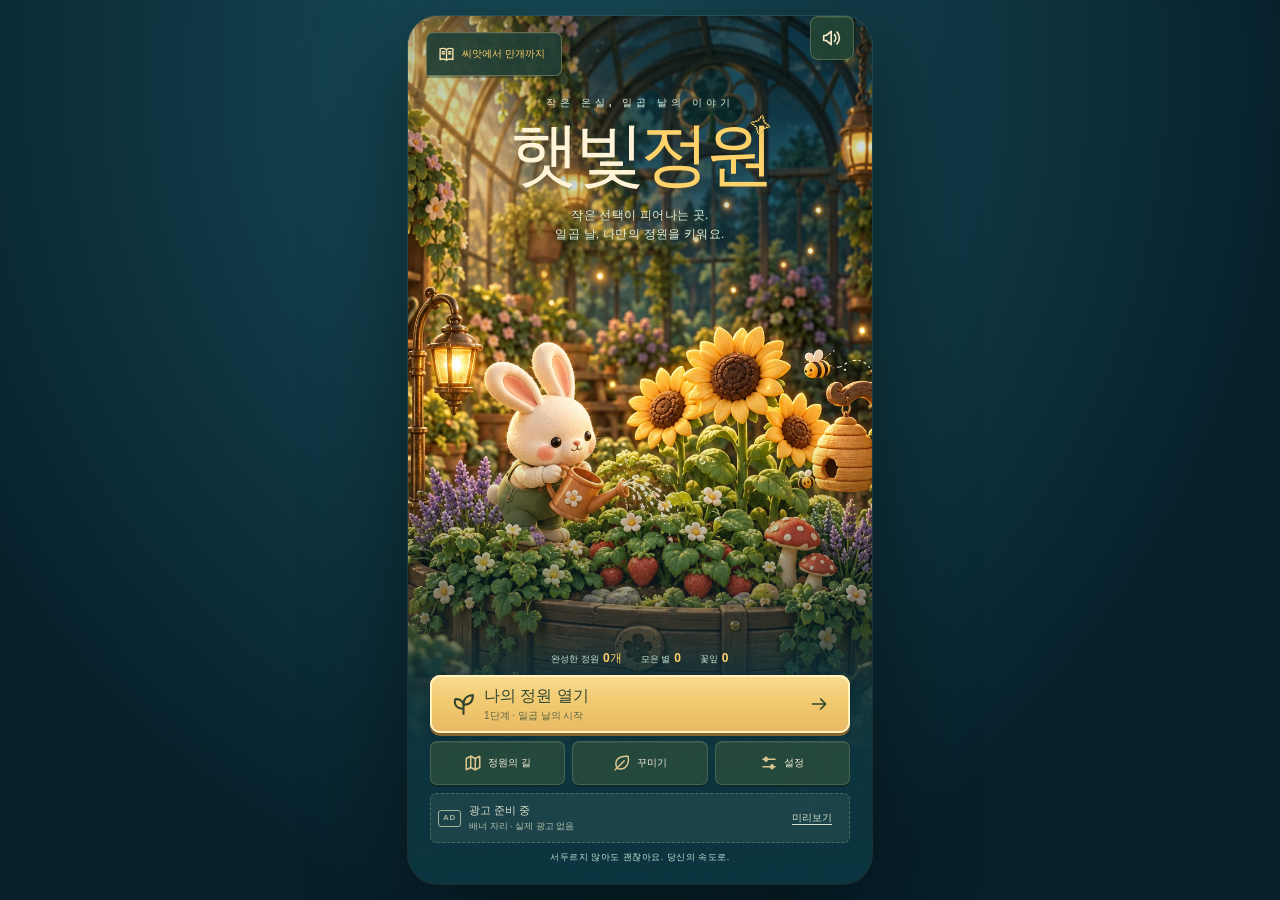
==== commit 0f71e493: "Add optional advertising placement previews" ====
--- a/index.html
+++ b/index.html
@@ -14,6 +14,8 @@
 <link rel="stylesheet" href="./master-evolution.css?v=20261015-20">
 <link rel="stylesheet" href="./weather-scene.css?v=20261015-20">
 <link rel="stylesheet" href="./garden-ui.css?v=20261018-23">
+<link rel="stylesheet" href="./strategic-garden.css?v=20261020-24">
+<link rel="stylesheet" href="./garden-ad-slots.css?v=20261020-25">
 <link rel="preload" as="image" href="./assets/atelier-v14/greenhouse-home-v14.webp">
 </head>
 <body>
@@ -22,21 +24,22 @@
   <section id="home-screen" class="home-screen" aria-label="햇빛정원 시작 화면">
     <div class="home-sky"><span class="home-kicker">작은 온실, 일곱 날의 이야기</span><h1>햇빛<span>정원</span><i aria-hidden="true">✧</i></h1><p>작은 선택이 피어나는 곳.<br>일곱 날, 나만의 정원을 키워요.</p></div>
     <button class="home-visitor" id="home-preview"><span aria-hidden="true">✦</span> 같은 씨앗, 3단계까지 진화 ↗</button>
-    <div class="home-panel"><div class="home-stats" id="home-stats"></div><button id="home-play" class="primary home-play">정원 열기 <span aria-hidden="true">↗</span></button><button id="home-last-result" class="sheet-home-link home-last-result" hidden>지난 정원 기록 보기</button><div class="home-links"><button id="home-stages"><span aria-hidden="true">⌘</span>정원의 길</button><button id="home-collection"><span aria-hidden="true">✿</span>꾸미기 수첩</button><button id="home-settings"><span aria-hidden="true">☷</span>음악·설정</button></div><button id="home-new-rules" class="new-rules-link" hidden>새 규칙으로 시작 · 세로열 보너스와 높은 목표 ↗</button><button id="home-sound" class="home-sound" aria-pressed="false">♫ 효과음 켜기</button><p class="home-note">서두르지 않아도 괜찮아요. 당신의 속도로.</p></div>
+    <div class="home-panel"><div class="home-stats" id="home-stats"></div><button id="home-play" class="primary home-play">정원 열기 <span aria-hidden="true">↗</span></button><button id="home-last-result" class="sheet-home-link home-last-result" hidden>지난 정원 기록 보기</button><div class="home-links"><button id="home-stages"><span aria-hidden="true">⌘</span>정원의 길</button><button id="home-collection"><span aria-hidden="true">✿</span>꾸미기 수첩</button><button id="home-settings"><span aria-hidden="true">☷</span>음악·설정</button></div><div id="home-ad-slot"></div><button id="home-new-rules" class="new-rules-link" hidden>새 규칙으로 시작 · 세로열 보너스와 높은 목표 ↗</button><button id="home-sound" class="home-sound" aria-pressed="false">♫ 효과음 켜기</button><p class="home-note">서두르지 않아도 괜찮아요. 당신의 속도로.</p></div>
   </section>
   <header class="topbar"><button id="home-button" class="brand stage-button" aria-label="시작 화면" aria-haspopup="dialog"><span class="brand-mark" aria-hidden="true">✿</span><span><span class="brand-title">햇빛정원</span><span id="stage-label" class="brand-sub">1단계 · ∞</span></span></button><div class="header-actions"><button id="mission-button" class="mission-strip" aria-haspopup="dialog"><img src="./assets/bunny-guide-v6.webp" alt="" width="48" height="48"><span id="mission-copy"></span><span id="mission-progress"></span></button><button id="stage-button" class="icon-button" aria-label="단계 선택" aria-haspopup="dialog">⌘</button><button id="help" class="icon-button" aria-label="놀이 방법과 식물 도감" aria-haspopup="dialog">?</button><button id="settings" class="icon-button" aria-label="배경음악과 소리 설정" aria-haspopup="dialog">☷</button></div></header>
   <section class="game" aria-label="씨앗을 고르고 정원을 키워요">
     <div class="journey"><div class="journey-top"><h2><strong id="day">1</strong><span>일째 <small>/ 7</small></span></h2><div class="weather" id="weather"></div><button id="score-button" class="score-button" aria-label="정원 기록 보기" aria-haspopup="dialog"><span aria-hidden="true">✦</span><strong id="score">0</strong><small>햇살</small></button></div><div id="goal-meter" class="goal-meter" role="progressbar" aria-label="정원 목표 달성" aria-valuemin="0" aria-valuemax="100" aria-valuenow="0"><span id="goal-fill"></span><i aria-hidden="true">✦</i></div><div class="journey-bottom"><div id="days" class="days" aria-label="7일 진행"></div><span id="goal" class="goal"></span></div></div>
     <div class="board-space" id="board-space"><div class="garden-frame" id="garden-frame"><div class="garden-edge" aria-hidden="true"><span id="board-label">MY LITTLE GARDEN</span><span>✦</span></div><div id="board" class="board" aria-label="정원"></div><div id="zoom-zones" class="zoom-zones" hidden></div><div class="garden-floor" aria-hidden="true"><span id="board-hint">✧　✿　✧</span></div></div><div id="harvest-banner" class="harvest-banner" hidden></div></div>
     <div class="draft"><div class="draft-heading"><h3 id="draft-title">씨앗 하나를 골라요</h3><div class="forecast"><span id="forecast-label">오늘 수확 예상</span><strong id="forecast">+0 <small>햇살</small></strong><span id="combos"></span></div><span id="picks">오늘 0 / 2</span></div><div id="seed-cards" class="seed-cards"></div><div id="ready-card" class="ready-card" hidden><span aria-hidden="true">✦</span><div><strong>오늘의 정원이 준비됐어요</strong><p>수확하면 모든 식물이 한 번 더 자라요.</p></div></div><aside id="seed-strategy" class="seed-strategy" hidden aria-live="polite"></aside><p id="tip" class="tip">씨앗을 고른 뒤 빈 땅을 누르세요.</p></div>
-    <div class="actions"><button id="undo" class="secondary" disabled><svg viewBox="0 0 24 24" aria-hidden="true"><path d="M9 5 4 10l5 5M4 10h9a6 6 0 0 1 0 12"/></svg><span>되돌리기</span></button><button id="harvest" class="primary" disabled>씨앗 2개를 심어 주세요</button></div>
+    <div class="actions"><button id="undo" class="secondary" disabled><svg viewBox="0 0 24 24" aria-hidden="true"><path d="M9 5 4 10l5 5M4 10h9a6 6 0 0 1 0 12"/></svg><span>되돌리기</span></button><button id="transplant" class="secondary" aria-label="옮겨심기 · 한 정원에 한 번" aria-pressed="false" hidden></button><button id="harvest" class="primary" disabled>씨앗 2개를 심어 주세요</button></div>
   </section>
   <footer id="save-status">시간 제한 없이 · 이 브라우저에 자동 저장</footer>
   <div id="announcement" class="sr-only" aria-live="polite" aria-atomic="true"></div>
   <div id="effects-layer" class="effects-layer" aria-hidden="true"></div>
 </main>
 <dialog id="sheet" aria-labelledby="sheet-title"><div class="sheet-heading"><div><p id="sheet-eyebrow" class="eyebrow"></p><h2 id="sheet-title"></h2></div><button id="close-sheet" class="icon-button" aria-label="닫기">×</button></div><div id="sheet-content"></div></dialog>
+<dialog id="ad-preview" class="ad-preview" aria-labelledby="ad-preview-title"></dialog>
 <div class="orientation-notice" role="status"><div><span class="phone" aria-hidden="true">✿</span><p class="eyebrow">햇빛정원</p><h2>화면을 세워 주세요</h2><p>세로 화면에서 정원을 이어서 키울 수 있어요.</p></div></div>
 <audio id="garden-bgm" src="./assets/audio/beatwave-bgm.mp3" preload="none" loop playsinline hidden></audio>
-<script type="module" src="./experience-app.mjs?v=20261018-23"></script>
+<script type="module" src="./experience-app.mjs?v=20261020-25"></script>
 </body></html>
--- a/strategic-garden.css
+++ b/strategic-garden.css
@@ -0,0 +1,33 @@
+/* v24. A one-use transplanting trowel lives beside the other garden tools. */
+.actions:has(#transplant:not([hidden])){grid-template-columns:52px 58px minmax(0,1fr);gap:6px}
+#transplant{display:flex;flex-direction:column;align-items:center;justify-content:center;gap:1px;min-width:44px;min-height:44px;padding:3px;font-size:9px}
+#transplant[hidden]{display:none}
+#transplant[aria-pressed="true"]{color:#fff2ba;border-color:#f1cf79;background:#506845;box-shadow:inset 0 0 0 1px #ead08a,0 2px 0 #183d30}
+.actions #harvest{min-width:0;padding-inline:6px;font-size:12px;gap:5px}
+.move-instructions{display:flex;align-items:center;gap:10px;height:100%;color:#eee7cc}
+.move-instructions>.garden-icon{width:31px;height:31px;color:#f0d18a}
+.move-instructions strong{display:block;font-size:13px;color:#f6dc9a;margin-bottom:5px}
+.move-instructions p{font-size:11px;line-height:1.5;margin:0}
+.plot.move-source{box-shadow:inset 0 0 0 3px #f5dd88,0 0 0 2px #8f713e;z-index:2}
+.plot.move-target{background:#b6cda0;border:2px dashed #688251}
+.plot.move-target .empty-plus{color:#4a6942}
+.zoom-move-note{font-size:12px;line-height:1.6;color:#355e43;margin:12px 0}
+.move-preview-art{display:flex;align-items:center;justify-content:center;gap:18px;margin:8px 0 15px}
+.move-preview-art>.plant-art{width:90px;height:90px}
+.move-preview-art p{font-size:12px;color:#56724d;line-height:1.7}
+.move-score{display:grid;grid-template-columns:1fr 1fr;gap:10px;text-align:center}
+.move-score>div{padding:12px 4px;background:#e6edd3;border:1px solid #c7d3af;border-radius:7px}
+.move-score span{display:block;font-size:11px;color:#597048}
+.move-score strong{display:block;font-size:27px;color:#386b46;margin-top:4px;font-variant-numeric:tabular-nums}
+.move-score strong.loss{color:#9a4c36}
+.move-confirm-note{font-size:12px;line-height:1.6;color:#516b46;margin:14px 0}
+.seed-projection{font-variant-numeric:tabular-nums;font-weight:750}
+.harvest-banner small{display:block;font-size:11px;font-weight:600;letter-spacing:0;line-height:1.6;margin-top:4px}
+.harvest-reasons{color:#507144;background:#e9efd9;padding:9px;border-radius:6px;text-align:center;font-size:12px;line-height:1.6}
+@media(max-height:590px) and (orientation:portrait){
+ .actions:has(#transplant:not([hidden])){grid-template-columns:48px 52px minmax(0,1fr);gap:4px}
+ .actions #harvest{font-size:11px}.actions #harvest>.garden-icon{width:17px;height:17px}
+ .move-instructions strong{font-size:12px}.move-instructions p{font-size:10px}
+ .move-preview-art>.plant-art{width:62px;height:62px}.move-score>div{padding:8px 4px}.move-score strong{font-size:23px}
+}
+@media(prefers-reduced-motion:reduce){.plot.move-source{animation:none}}
--- a/garden-ad-slots.css
+++ b/garden-ad-slots.css
@@ -0,0 +1,186 @@
+/* v25. Reserved advertising surfaces, outside the live garden controls. */
+.garden-ad-slot {
+  display: grid;
+  grid-template-columns: 23px minmax(0, 1fr) auto;
+  align-items: center;
+  gap: 8px;
+  width: 100%;
+  min-width: 0;
+  min-height: 50px;
+  padding: 2px 7px;
+  border: 1px dashed #a8b6a1;
+  border-radius: 6px;
+  background: #e9ede2;
+  color: #49624e;
+  box-shadow: none;
+}
+.ad-tag {
+  display: inline-grid;
+  place-items: center;
+  min-width: 23px;
+  min-height: 17px;
+  padding: 2px 4px;
+  border: 1px solid currentColor;
+  border-radius: 3px;
+  color: #6b7d68;
+  font-size: 8px;
+  line-height: 1;
+  font-weight: 750;
+  letter-spacing: .6px;
+}
+.ad-slot-copy { min-width: 0; }
+.ad-slot-copy strong,
+.ad-slot-copy small { display: block; }
+.ad-slot-copy strong { font-size: 11px; line-height: 1.35; font-weight: 650; }
+.ad-slot-copy small { margin-top: 3px; font-size: 9px; line-height: 1.3; color: #6a7964; }
+.ad-preview-button {
+  min-width: 60px;
+  min-height: 44px;
+  padding: 0 7px;
+  border: 0;
+  border-radius: 4px;
+  background: transparent;
+  color: #506c54;
+  font-size: 10px;
+  font-weight: 600;
+  text-decoration: underline;
+  text-underline-offset: 3px;
+}
+.garden-ad-slot--banner { background: #dbe4d015; border-color: #9aaa7b66; color: #d8dfc9; }
+.garden-ad-slot--banner .ad-tag { color: #9fb394; }
+.garden-ad-slot--banner .ad-slot-copy small { color: #b4c0a9; }
+.garden-ad-slot--banner .ad-preview-button { color: #d6e1ca; }
+.garden-ad-slot--reward { min-height: 54px; margin-top: 8px; background: #e8eadf; }
+
+/* Tier-three art normally has a 100px wrapper; a postcard cell owns its size. */
+.result-postcard .mini-garden > span { position: relative; overflow: hidden; isolation: isolate; }
+.result-postcard .mini-garden .master-art {
+  display: block;
+  position: relative;
+  width: 100%;
+  height: 100%;
+  min-width: 0;
+  min-height: 0;
+  max-width: 100%;
+  max-height: 100%;
+  overflow: hidden;
+}
+.result-postcard .mini-garden .master-plant { width: auto; height: auto; max-width: 82%; max-height: 82%; }
+.result-postcard .mini-garden :is(.master-aura, .master-crown) { overflow: hidden; filter: none; }
+
+/* A separate modal preserves the result screen and its normal next button. */
+#ad-preview {
+  width: calc(100% - 24px);
+  max-width: 420px;
+  height: min(650px, calc(100dvh - 24px));
+  max-height: calc(100dvh - 24px);
+  padding: 16px;
+  overflow: hidden;
+  border: 1px solid #a8b598;
+  border-radius: 12px;
+  background: #f6f5eb;
+  color: #36513e;
+}
+#ad-preview[open] {
+  display: grid;
+  grid-template-rows: auto minmax(0, 1fr) auto auto;
+  gap: 12px;
+}
+#ad-preview::backdrop { background: #061c17ce; backdrop-filter: blur(6px); }
+#ad-preview .sheet-heading { margin: 0; min-height: 44px; }
+#ad-preview .sheet-heading h2 { font-size: 20px; letter-spacing: -.5px; }
+#ad-preview .icon-button,
+#ad-preview .ad-preview-close {
+  flex: 0 0 44px;
+  min-width: 44px;
+  width: 44px;
+  min-height: 44px;
+  height: 44px;
+  border: 1px solid #d0d8c6;
+  border-radius: 7px;
+  background: #e6ebde;
+  color: #4c6850;
+}
+.ad-preview-stage {
+  position: relative;
+  display: flex;
+  flex-direction: column;
+  align-items: center;
+  justify-content: center;
+  min-height: 0;
+  padding: 24px 14px;
+  border: 1px solid #c5d0b4;
+  border-radius: 8px;
+  background: radial-gradient(ellipse at 50% 35%, #faf8e7, #e0e7d1 76%);
+  text-align: center;
+  overflow: hidden;
+}
+.ad-preview-stage > .ad-tag {
+  position: absolute;
+  top: 12px;
+  left: 12px;
+  padding: 5px 6px;
+  font-size: 9px;
+  letter-spacing: .2px;
+}
+.ad-preview-art { flex: 0 1 auto; width: 160px; max-width: 66%; min-height: 0; margin: 0 0 14px; }
+.ad-preview-art > :is(img, svg, .plant-art) { display: block; width: 100%; height: auto; max-height: 190px; object-fit: contain; }
+.ad-preview-stage :is(h2, h3, .ad-preview-headline) { margin: 0 0 9px; font-size: 22px; line-height: 1.35; letter-spacing: -.6px; color: #395a42; }
+.ad-preview-stage > p { font-size: 12px; line-height: 1.6; color: #64745a; word-break: keep-all; }
+.ad-preview-note { margin: 0; color: #687762; font-size: 11px; line-height: 1.55; text-align: center; word-break: keep-all; }
+.ad-preview-back { width: 100%; min-height: 44px; margin: 0; border-radius: 7px; }
+#ad-preview button:focus-visible { outline: 3px solid #967535; outline-offset: 2px; }
+
+@media (hover: hover) and (pointer: fine) {
+  .ad-preview-button:hover { background: #a5b59b25; }
+}
+
+@media (max-height: 700px) and (orientation: portrait) {
+  dialog[data-mode="result"] { padding: 12px 14px; }
+  dialog[data-mode="result"] .sheet-heading { min-height: 44px; margin-bottom: 6px; }
+  dialog[data-mode="result"] .sheet-heading h2 { font-size: 19px; }
+  dialog[data-mode="result"] .result-postcard { padding: 6px 8px; }
+  dialog[data-mode="result"] .result-postcard .mini-garden { width: 88px; height: calc(88px * var(--rows, 4) / var(--cols, 4)); }
+  dialog[data-mode="result"] .stat-grid { margin: 7px 0; }
+  dialog[data-mode="result"] .result-rewards { margin: 6px 0; }
+  dialog[data-mode="result"] .result-next { padding: 5px 7px; font-size: 10px; line-height: 1.4; }
+  dialog[data-mode="result"] .sheet-actions { margin-top: 8px; }
+  dialog[data-mode="result"] .sheet-home-link { margin-top: 2px; }
+  #ad-preview { padding: 13px; }
+  #ad-preview[open] { gap: 9px; }
+  .ad-preview-art { width: 140px; margin-bottom: 11px; }
+}
+
+@media (max-height: 590px) and (orientation: portrait) {
+  .garden-ad-slot { gap: 6px; padding-inline: 6px; }
+  .garden-ad-slot--reward { min-height: 50px; margin-top: 6px; }
+  .ad-slot-copy strong { font-size: 10px; }
+  .ad-slot-copy small { font-size: 8px; margin-top: 2px; }
+  .ad-preview-button { min-width: 56px; padding-inline: 5px; }
+  dialog[data-mode="result"] .result-heading { margin: 0 0 3px; }
+  dialog[data-mode="result"] .result-heading .star { font-size: 22px; line-height: 1; }
+  dialog[data-mode="result"] .result-postcard { padding: 5px 7px; gap: 8px; }
+  dialog[data-mode="result"] .result-postcard .mini-garden { width: 76px; height: calc(76px * var(--rows, 4) / var(--cols, 4)); padding: 3px; gap: 2px; }
+  dialog[data-mode="result"] .result-postcard-copy > strong { font-size: 11px; line-height: 1.3; margin: 3px 0; }
+  dialog[data-mode="result"] .result-postcard-copy > span { font-size: 8px; line-height: 1.4; }
+  dialog[data-mode="result"] .stat-grid { margin: 5px 0; gap: 5px; }
+  dialog[data-mode="result"] .stat-grid > div { padding: 4px 3px; }
+  dialog[data-mode="result"] .stat-grid strong { font-size: 16px; line-height: 1.2; }
+  dialog[data-mode="result"] .stat-grid small { font-size: 8px; }
+  dialog[data-mode="result"] .result-rewards { margin: 4px 0; gap: 4px; }
+  dialog[data-mode="result"] .result-rewards > span { padding: 3px 5px; font-size: 8px; }
+  dialog[data-mode="result"] .result-next { padding-block: 4px; }
+  dialog[data-mode="result"] .sheet-actions { margin-top: 6px; }
+  dialog[data-mode="result"] .sheet-home-link { margin-top: 0; }
+  dialog[data-mode="result"] .harvest-reward-note { margin-bottom: 5px; padding: 4px 7px; font-size: 9px; }
+  #ad-preview .sheet-heading h2 { font-size: 18px; }
+  .ad-preview-stage { padding: 23px 10px 16px; }
+  .ad-preview-art { width: 118px; margin-bottom: 9px; }
+  .ad-preview-stage :is(h2, h3, .ad-preview-headline) { font-size: 19px; }
+  .ad-preview-stage > p, .ad-preview-note { font-size: 10px; }
+}
+
+@media (prefers-reduced-motion: reduce) {
+  .ad-preview-button, #ad-preview button { transition: none; }
+  .ad-preview-button:active, #ad-preview button:active { transform: none; }
+}
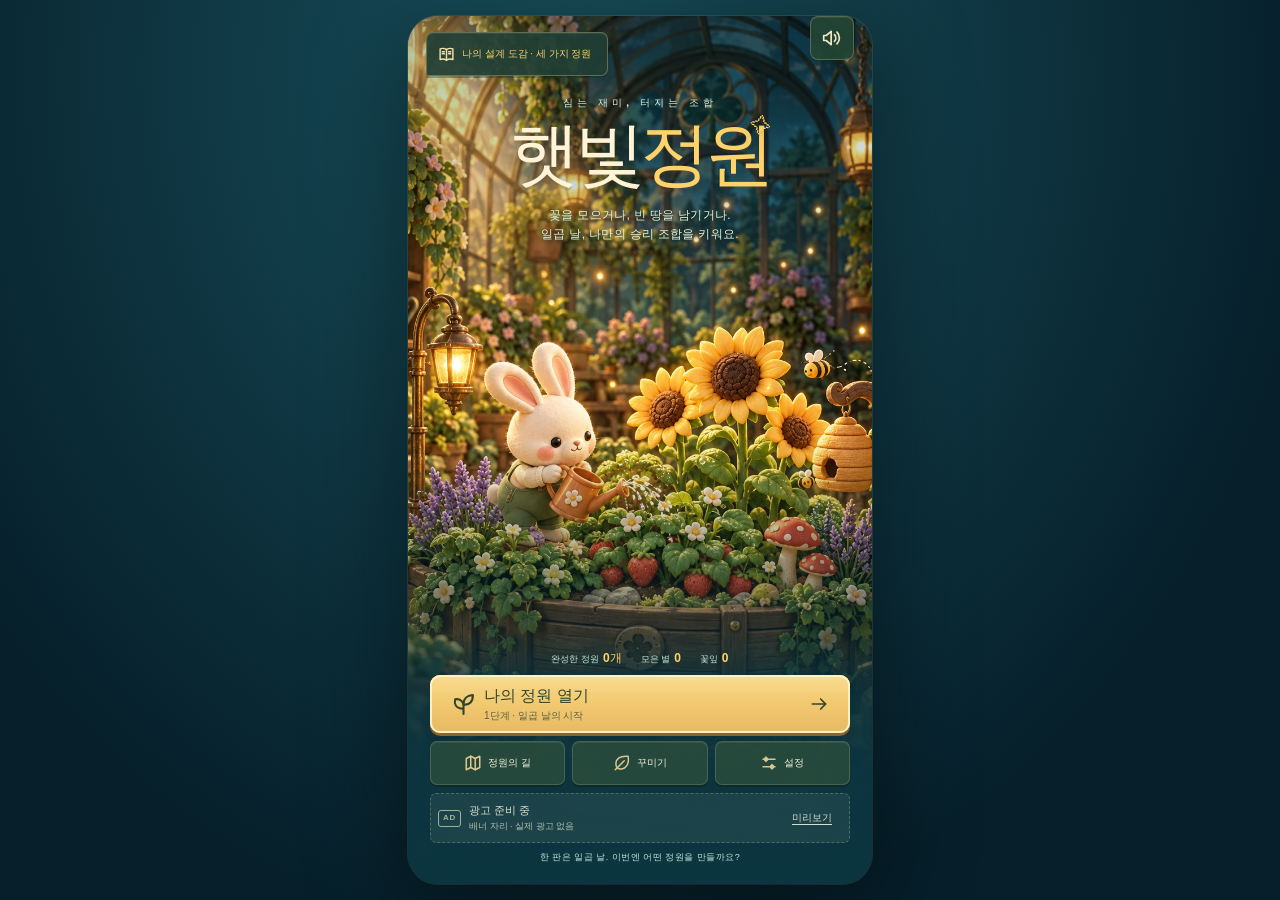
==== commit 474a0818: "Add three garden designs with harvest bonuses and local collection" ====
--- a/index.html
+++ b/index.html
@@ -16,19 +16,20 @@
 <link rel="stylesheet" href="./garden-ui.css?v=20261018-23">
 <link rel="stylesheet" href="./strategic-garden.css?v=20261020-24">
 <link rel="stylesheet" href="./garden-ad-slots.css?v=20261020-25">
+<link rel="stylesheet" href="./garden-design.css?v=20261020-27">
 <link rel="preload" as="image" href="./assets/atelier-v14/greenhouse-home-v14.webp">
 </head>
 <body>
 <main class="app">
   <div class="atelier-arch" aria-hidden="true"></div>
   <section id="home-screen" class="home-screen" aria-label="햇빛정원 시작 화면">
-    <div class="home-sky"><span class="home-kicker">작은 온실, 일곱 날의 이야기</span><h1>햇빛<span>정원</span><i aria-hidden="true">✧</i></h1><p>작은 선택이 피어나는 곳.<br>일곱 날, 나만의 정원을 키워요.</p></div>
+    <div class="home-sky"><span class="home-kicker">심는 재미, 터지는 조합</span><h1>햇빛<span>정원</span><i aria-hidden="true">✧</i></h1><p>꽃을 모으거나, 빈 땅을 남기거나.<br>일곱 날, 나만의 승리 조합을 키워요.</p></div>
     <button class="home-visitor" id="home-preview"><span aria-hidden="true">✦</span> 같은 씨앗, 3단계까지 진화 ↗</button>
     <div class="home-panel"><div class="home-stats" id="home-stats"></div><button id="home-play" class="primary home-play">정원 열기 <span aria-hidden="true">↗</span></button><button id="home-last-result" class="sheet-home-link home-last-result" hidden>지난 정원 기록 보기</button><div class="home-links"><button id="home-stages"><span aria-hidden="true">⌘</span>정원의 길</button><button id="home-collection"><span aria-hidden="true">✿</span>꾸미기 수첩</button><button id="home-settings"><span aria-hidden="true">☷</span>음악·설정</button></div><div id="home-ad-slot"></div><button id="home-new-rules" class="new-rules-link" hidden>새 규칙으로 시작 · 세로열 보너스와 높은 목표 ↗</button><button id="home-sound" class="home-sound" aria-pressed="false">♫ 효과음 켜기</button><p class="home-note">서두르지 않아도 괜찮아요. 당신의 속도로.</p></div>
   </section>
   <header class="topbar"><button id="home-button" class="brand stage-button" aria-label="시작 화면" aria-haspopup="dialog"><span class="brand-mark" aria-hidden="true">✿</span><span><span class="brand-title">햇빛정원</span><span id="stage-label" class="brand-sub">1단계 · ∞</span></span></button><div class="header-actions"><button id="mission-button" class="mission-strip" aria-haspopup="dialog"><img src="./assets/bunny-guide-v6.webp" alt="" width="48" height="48"><span id="mission-copy"></span><span id="mission-progress"></span></button><button id="stage-button" class="icon-button" aria-label="단계 선택" aria-haspopup="dialog">⌘</button><button id="help" class="icon-button" aria-label="놀이 방법과 식물 도감" aria-haspopup="dialog">?</button><button id="settings" class="icon-button" aria-label="배경음악과 소리 설정" aria-haspopup="dialog">☷</button></div></header>
   <section class="game" aria-label="씨앗을 고르고 정원을 키워요">
-    <div class="journey"><div class="journey-top"><h2><strong id="day">1</strong><span>일째 <small>/ 7</small></span></h2><div class="weather" id="weather"></div><button id="score-button" class="score-button" aria-label="정원 기록 보기" aria-haspopup="dialog"><span aria-hidden="true">✦</span><strong id="score">0</strong><small>햇살</small></button></div><div id="goal-meter" class="goal-meter" role="progressbar" aria-label="정원 목표 달성" aria-valuemin="0" aria-valuemax="100" aria-valuenow="0"><span id="goal-fill"></span><i aria-hidden="true">✦</i></div><div class="journey-bottom"><div id="days" class="days" aria-label="7일 진행"></div><span id="goal" class="goal"></span></div></div>
+    <div class="journey"><div class="journey-top"><h2><strong id="day">1</strong><span>일째 <small>/ 7</small></span></h2><div class="weather" id="weather"></div><button id="score-button" class="score-button" aria-label="정원 기록 보기" aria-haspopup="dialog"><span aria-hidden="true">✦</span><strong id="score">0</strong><small>햇살</small></button></div><div id="goal-meter" class="goal-meter" role="progressbar" aria-label="정원 목표 달성" aria-valuemin="0" aria-valuemax="100" aria-valuenow="0"><span id="goal-fill"></span><i aria-hidden="true">✦</i></div><div class="journey-bottom"><div id="days" class="days" aria-label="7일 진행"></div><span id="goal" class="goal"></span></div><button id="design-status" class="design-status" hidden aria-haspopup="dialog"></button></div>
     <div class="board-space" id="board-space"><div class="garden-frame" id="garden-frame"><div class="garden-edge" aria-hidden="true"><span id="board-label">MY LITTLE GARDEN</span><span>✦</span></div><div id="board" class="board" aria-label="정원"></div><div id="zoom-zones" class="zoom-zones" hidden></div><div class="garden-floor" aria-hidden="true"><span id="board-hint">✧　✿　✧</span></div></div><div id="harvest-banner" class="harvest-banner" hidden></div></div>
     <div class="draft"><div class="draft-heading"><h3 id="draft-title">씨앗 하나를 골라요</h3><div class="forecast"><span id="forecast-label">오늘 수확 예상</span><strong id="forecast">+0 <small>햇살</small></strong><span id="combos"></span></div><span id="picks">오늘 0 / 2</span></div><div id="seed-cards" class="seed-cards"></div><div id="ready-card" class="ready-card" hidden><span aria-hidden="true">✦</span><div><strong>오늘의 정원이 준비됐어요</strong><p>수확하면 모든 식물이 한 번 더 자라요.</p></div></div><aside id="seed-strategy" class="seed-strategy" hidden aria-live="polite"></aside><p id="tip" class="tip">씨앗을 고른 뒤 빈 땅을 누르세요.</p></div>
     <div class="actions"><button id="undo" class="secondary" disabled><svg viewBox="0 0 24 24" aria-hidden="true"><path d="M9 5 4 10l5 5M4 10h9a6 6 0 0 1 0 12"/></svg><span>되돌리기</span></button><button id="transplant" class="secondary" aria-label="옮겨심기 · 한 정원에 한 번" aria-pressed="false" hidden></button><button id="harvest" class="primary" disabled>씨앗 2개를 심어 주세요</button></div>
@@ -40,6 +41,5 @@
 <dialog id="sheet" aria-labelledby="sheet-title"><div class="sheet-heading"><div><p id="sheet-eyebrow" class="eyebrow"></p><h2 id="sheet-title"></h2></div><button id="close-sheet" class="icon-button" aria-label="닫기">×</button></div><div id="sheet-content"></div></dialog>
 <dialog id="ad-preview" class="ad-preview" aria-labelledby="ad-preview-title"></dialog>
 <div class="orientation-notice" role="status"><div><span class="phone" aria-hidden="true">✿</span><p class="eyebrow">햇빛정원</p><h2>화면을 세워 주세요</h2><p>세로 화면에서 정원을 이어서 키울 수 있어요.</p></div></div>
-<audio id="garden-bgm" src="./assets/audio/beatwave-bgm.mp3" preload="none" loop playsinline hidden></audio>
-<script type="module" src="./experience-app.mjs?v=20261020-25"></script>
+<script type="module" src="./experience-app.mjs?v=20261020-27"></script>
 </body></html>
--- a/garden-design.css
+++ b/garden-design.css
@@ -0,0 +1,244 @@
+/* v27 · One garden plan from the first seed to the finished medal.
+ * Presentation only. Conditions, thresholds and rewards come from the engine.
+ * The unselected draft gives its repeated instruction space to the plan strip;
+ * selected seed traits and existing 44px controls retain their full space.
+ */
+.design-card, .design-status, .design-result, .design-collection-card {
+  --design-ink: #644719;
+  --design-accent: #b47b22;
+  --design-paper: #fff1ca;
+  --design-edge: #dbb969;
+  --design-soft: #f1dda7;
+}
+:is(.design-card,.design-status,.design-result,.design-collection-card)[data-design="moon"] {
+  --design-ink: #51436f;
+  --design-accent: #786098;
+  --design-paper: #f0e7fa;
+  --design-edge: #b9a2d3;
+  --design-soft: #ded0ec;
+}
+:is(.design-card,.design-status,.design-result,.design-collection-card)[data-design="rainbow"] {
+  --design-ink: #27594b;
+  --design-accent: #3b806b;
+  --design-paper: #e9f3dd;
+  --design-edge: #a4c7a0;
+  --design-soft: #d1e6c2;
+}
+.design-intro {
+  margin: 0 0 12px;
+  color: var(--garden-ink-soft,#5f6c50);
+  font-size: 12px;
+  line-height: 1.5;
+  word-break: keep-all;
+}
+.design-chooser { display: grid; gap: 10px; }
+.design-card {
+  position: relative;
+  display: grid;
+  grid-template-columns: 88px minmax(0,1fr);
+  align-items: center;
+  gap: 10px;
+  width: 100%;
+  min-height: 120px;
+  padding: 10px 12px 10px 7px;
+  border: 1px solid var(--design-edge);
+  border-radius: 16px 16px 16px 6px;
+  background: linear-gradient(115deg,#fffdf7ad,transparent 70%),var(--design-paper);
+  color: var(--design-ink);
+  box-shadow: inset 0 1px #fffef5,0 3px 0 #988b5e24;
+  text-align: start;
+  isolation: isolate;
+}
+.design-card[aria-pressed="true"] {
+  border-color: var(--design-accent);
+  outline: 2px solid var(--design-accent);
+  outline-offset: 1px;
+  box-shadow: inset 0 0 0 1px #fffdf6,0 3px 0 #6b764b30;
+}
+.design-card[aria-pressed="true"]::after {
+  content: "✓";
+  position: absolute;
+  inset-block-start: 5px;
+  inset-inline-end: 6px;
+  display: grid;
+  place-items: center;
+  width: 18px;
+  height: 18px;
+  border-radius: 50%;
+  background: var(--design-accent);
+  color: #fffdf2;
+  font-size: 11px;
+  pointer-events: none;
+}
+.design-card-art { position: relative; width: 88px; height: 88px; isolation: isolate; pointer-events: none; }
+.design-card-art::before {
+  content: "";
+  position: absolute;
+  inset: 15% 0 6%;
+  z-index: -1;
+  border-radius: 50%;
+  background: radial-gradient(ellipse,#fffefa 5%,var(--design-soft) 65%,transparent 67%);
+}
+.design-card-art>span { position: absolute; inset: auto auto 0 0; display: block; width: 55px; height: 68px; }
+.design-card-art>span:nth-child(2) { inset: 0 auto auto 18px; width: 64px; height: 80px; z-index: 2; }
+.design-card-art>span:nth-child(3) { inset: auto 0 0 auto; width: 48px; height: 57px; z-index: 3; }
+.design-card-art>span>.plant-art { display: block; width: 100%; height: 100%; max-width: 100%; max-height: 100%; object-fit: contain; }
+.design-card-copy { display: grid; gap: 4px; min-width: 0; }
+.design-card-title { display: block; padding-inline-end: 12px; font-size: 16px; line-height: 1.3; letter-spacing: -.35px; }
+.design-card-rule { display: block; font-size: 12px; line-height: 1.45; word-break: keep-all; overflow-wrap: anywhere; }
+.design-card-bonus { display: block; font-size: 12px; line-height: 1.4; font-weight: 800; font-variant-numeric: tabular-nums; }
+.design-card-seeds { display: block; color: var(--garden-ink-soft,#5f6c50); font-size: 10px; line-height: 1.4; word-break: keep-all; }
+.design-choice-note { margin: 11px 0 0; font-size: 10px; line-height: 1.45; color: #64714f; text-align: center; font-variant-numeric: tabular-nums; }
+#confirm-design { width: 100%; min-height: 44px; margin-block-start: 12px; }
+#sheet[data-mode="design-choice"] .sheet-heading { margin-block-end: 10px; }
+#sheet[data-mode="design-choice"] .sheet-heading h2 { font-size: 23px; }
+#sheet[data-mode="design-choice"] .sheet-actions { margin-block-start: 0; }
+
+/* Keep the actual condition readable. Do not reduce it to another toolbar icon. */
+.app.designed-run .game { grid-template-rows: 123px minmax(0,1fr) 222px 50px; }
+.app.designed-run .game:not(.has-seed-advice) { grid-template-rows: 123px minmax(0,1fr) 134px 50px; }
+.app.designed-run .game:not(.has-seed-advice) .draft { grid-template-rows: 20px 78px 28px; }
+.app.designed-run .game:not(.has-seed-advice) .tip { min-height: 0; padding: 2px 6px; border: 0; font-size: 10px; line-height: 1.35; }
+.app.designed-run #mission-button { display: none; }
+.app.designed-run #mission-button::before { content: none; }
+/* While a seed is selected, its inline explanation carries the plan relevance.
+   Give the plan strip's space back to the board, keeping direct planting usable. */
+.app.designed-run .game.has-seed-advice { grid-template-rows:79px minmax(0,1fr) 222px 50px; }
+.app.designed-run .game.has-seed-advice #design-status { display:none; }
+#design-status.design-status {
+  display: grid;
+  grid-template-columns: 28px minmax(0,1fr) auto;
+  align-items: center;
+  gap: 7px;
+  width: 100%;
+  min-width: 0;
+  min-height: 44px;
+  margin-block-start: 5px;
+  padding: 4px 8px;
+  border: 1px solid var(--design-edge);
+  border-radius: 8px;
+  background: linear-gradient(110deg,#fffaf04d,transparent),var(--design-paper);
+  color: var(--design-ink);
+  box-shadow: inset 0 1px #fffdf799,0 2px 0 #062f283d;
+  text-align: start;
+}
+.design-status-icon { display: grid; place-items: center; font-size: 21px; width: 28px; height: 28px; }
+.design-status-icon :is(svg,.plant-art) { width: 28px; height: 28px; }
+.design-status-copy { display: grid; gap: 1px; min-width: 0; }
+.design-status-copy strong { font-size: 11px; line-height: 1.35; }
+.design-status-copy em { margin-inline-start: 4px; font-style: normal; white-space: nowrap; }
+.design-status-copy small { font-size: 10px; line-height: 1.35; font-variant-numeric: tabular-nums; overflow-wrap: anywhere; }
+.design-status-count { padding: 4px 6px; border-radius: 5px; background: #fffdf7a6; font-size: 12px; line-height: 1.25; font-weight: 800; white-space: nowrap; font-variant-numeric: tabular-nums; }
+.design-status-count small { display: block; color: inherit; font-size: 8px; text-align: center; }
+.design-pip { display: inline-block; width: 6px; height: 6px; margin-inline: 2px; border: 1px solid currentColor; border-radius: 50%; }
+.design-pip[data-active="true"] { background: currentColor; }
+.design-seed-fit { display: inline; padding: 1px 4px; border-radius: 3px; background: #f0d17a21; color: #ffe2a0; font-size: inherit; font-weight: 750; }
+.design-seed-fit::after { content: " · "; }
+.zoom-seed-inline .design-seed-fit { color: #476331; background: #cbdca66b; }
+.seed-build-tag { display: block; max-width: 100%; overflow: hidden; color: #31553c; font-size: 10px; line-height: 1.3; font-weight: 700; white-space: nowrap; text-overflow: ellipsis; }
+
+/* The same plan emblem continues into its explanation and completed garden. */
+.design-milestones { display: grid; grid-template-columns: repeat(3,minmax(0,1fr)); gap: 7px; margin-block: 13px; }
+.design-milestones>div { display: grid; align-content: center; gap: 4px; min-height: 76px; padding: 9px 4px; border: 1px solid #d5d7b8; border-radius: 9px; background: #eeecd8; color: #53654b; text-align: center; font-size: 11px; line-height: 1.4; }
+.design-milestones>div[data-active="true"] { border-color: #69905c; background: #dfeccf; color: #315a36; box-shadow: inset 0 0 0 1px #fff7d3; }
+.design-milestones strong { display: block; font-size: 17px; font-variant-numeric: tabular-nums; }
+.design-milestones b { font-size: 11px; font-variant-numeric: tabular-nums; }
+.design-milestones small { font-size: 10px; line-height: 1.35; }
+.design-detail-seeds { display: flex; align-items: center; justify-content: center; flex-wrap: wrap; gap: 7px; margin-block: 10px; color: #4d6744; font-size: 11px; line-height: 1.4; }
+.design-detail-seeds>span { display: inline-flex; align-items: center; gap: 4px; }
+.design-detail-seeds .plant-art { width: 32px; height: 32px; }
+.design-side-mission { margin-block-start: 10px; padding: 8px 9px; border-radius: 7px; background: #e7e9d4; color: #5f704d; font-size: 10px; line-height: 1.5; word-break: keep-all; }
+.design-result { display: grid; grid-template-columns: 44px minmax(0,1fr) auto; align-items: center; gap: 9px; padding: 9px; margin-block: 9px; border: 1px solid var(--design-edge); border-radius: 10px; background: var(--design-paper); color: var(--design-ink); }
+.design-medal { display: grid; place-items: center; width: 42px; height: 46px; border: 1px solid var(--design-edge); border-radius: 50% 50% 42% 42%; background: radial-gradient(ellipse at 36% 24%,#fffdf1,var(--design-soft)); box-shadow: inset 0 0 0 3px #fffaf366; font-size: 25px; }
+.design-medal :is(svg,.plant-art) { width: 32px; height: 32px; }
+.design-result-copy { min-width: 0; }
+.design-result-copy strong { display: block; font-size: 12px; line-height: 1.4; }
+.design-result-copy :is(small,span,p) { display: block; font-size: 10px; line-height: 1.4; margin-block-start: 2px; }
+.design-result-bonus { font-size: 18px; line-height: 1.2; font-weight: 850; font-variant-numeric: tabular-nums; text-align: end; }
+.design-result-bonus small { display: block; font-size: 9px; font-weight: 600; line-height: 1.4; }
+.design-collection { display: grid; gap: 9px; }
+.design-collection-card { display: grid; grid-template-columns: 74px minmax(0,1fr); align-items: center; gap: 9px; min-height: 91px; width: 100%; padding: 11px; border: 1px solid var(--design-edge); border-radius: 12px; background: var(--design-paper); color: var(--design-ink); text-align: start; }
+.design-collection-card .design-card-art { width: 74px; height: 72px; }
+.design-collection-card .design-card-art>span { width: 45px; height: 55px; }
+.design-collection-card .design-card-art>span:nth-child(2) { width: 55px; height: 70px; inset-inline-start: 12px; }
+.design-collection-card .design-card-art>span:nth-child(3) { width: 40px; height: 48px; }
+.design-collection-card strong { display: block; font-size: 13px; line-height: 1.35; }
+.design-collection-card :is(small,p) { display: block; font-size: 10px; line-height: 1.45; margin-block-start: 3px; }
+.design-collection-card[data-earned="false"] { border-style: dashed; background: #f0eddf; color: #626b56; }
+.design-collection-card[data-earned="false"] :is(.design-medal,.design-card-art) { filter: grayscale(.9); opacity: .65; }
+.design-collection-progress { margin-block: 0 12px; font-size: 11px; line-height: 1.5; color: #64734e; font-variant-numeric: tabular-nums; }
+#sheet :is(.design-card,.design-collection-card):focus-visible,#design-status:focus-visible { outline: 3px solid #24695b; outline-offset: 2px; }
+
+@media(max-height:740px) and (orientation:portrait) {
+  .app.designed-run .game { grid-template-rows: 112px minmax(0,1fr) 187px 46px; }
+  .app.designed-run .game.has-seed-advice { grid-template-rows:68px minmax(0,1fr) 187px 46px; }
+  .app.designed-run .game:not(.has-seed-advice) { grid-template-rows: 112px minmax(0,1fr) 120px 46px; }
+  .app.designed-run .game:not(.has-seed-advice) .draft { grid-template-rows: 18px 68px 30px; }
+  .design-chooser { gap: 8px; }
+  .design-card { grid-template-columns: 74px minmax(0,1fr); min-height: 103px; padding: 8px; gap: 9px; }
+  .design-card-art { width: 74px; height: 78px; }
+  .design-card-art>span { width: 46px; height: 58px; }
+  .design-card-art>span:nth-child(2) { width: 55px; height: 72px; inset-inline-start: 12px; }
+  .design-card-art>span:nth-child(3) { width: 42px; height: 50px; }
+  .design-card-title { font-size: 14px; }
+  .design-card-copy { gap: 3px; }
+  .design-card-rule,.design-card-bonus { font-size: 11px; }
+  .design-choice-note { margin-block-start: 8px; }
+  .design-result { padding: 7px 8px; margin-block: 7px; }
+  .design-collection-card { min-height: 84px; }
+}
+@media(max-height:590px) and (orientation:portrait) {
+  .app.designed-run .game { grid-template-rows: 114px minmax(0,1fr) 172px 44px; }
+  .app.designed-run .game.has-seed-advice { grid-template-rows:70px minmax(0,1fr) 172px 44px; }
+  .app.designed-run .game:not(.has-seed-advice) { grid-template-rows: 114px minmax(0,1fr) 110px 44px; }
+  .app.designed-run .game:not(.has-seed-advice) .draft { grid-template-rows: 18px 60px 28px; }
+  #design-status.design-status { gap: 5px; padding: 3px 6px; margin-block-start: 4px; grid-template-columns: 24px minmax(0,1fr) auto; }
+  .design-status-icon,.design-status-icon :is(svg,.plant-art) { width: 24px; height: 24px; font-size: 19px; }
+  .design-status-copy strong { font-size: 10px; }
+  .design-status-copy small { font-size: 9px; }
+  .design-status-count { font-size: 11px; padding: 3px 5px; }
+  .seed-build-tag { font-size: 9px; }
+  #sheet[data-mode="design-choice"] { padding: 13px; }
+  #sheet[data-mode="design-choice"] .sheet-heading { margin-block-end: 7px; }
+  #sheet[data-mode="design-choice"] .sheet-heading h2 { font-size: 20px; }
+  .design-intro { font-size: 11px; margin-block-end: 8px; }
+  .design-chooser { gap: 7px; }
+  .design-card { grid-template-columns: 58px minmax(0,1fr); min-height: 88px; padding: 7px; gap: 8px; border-radius: 11px 11px 11px 5px; }
+  .design-card-art { width: 58px; height: 66px; }
+  .design-card-art>span { width: 36px; height: 48px; }
+  .design-card-art>span:nth-child(2) { width: 44px; height: 60px; inset-inline-start: 8px; }
+  .design-card-art>span:nth-child(3) { width: 34px; height: 42px; }
+  .design-card-copy { gap: 2px; }
+  .design-card-title { font-size: 13px; }
+  .design-card-rule,.design-card-bonus { font-size: 10px; line-height: 1.35; }
+  .design-card-seeds { font-size: 9px; line-height: 1.35; }
+  .design-choice-note { margin-block-start: 7px; font-size: 9px; }
+  #confirm-design { margin-block-start: 8px; }
+  .design-milestones { gap: 5px; margin-block: 9px; }
+  .design-milestones>div { min-height: 65px; padding: 6px 3px; font-size: 10px; }
+  .design-milestones strong { font-size: 15px; }
+  .design-milestones b { font-size: 10px; }
+  #sheet[data-mode="design-detail"] { padding: 13px; }
+  #sheet[data-mode="design-detail"] .sheet-heading { margin-block-end: 7px; }
+  #sheet[data-mode="design-detail"] .design-detail-seeds { margin-block: 6px; }
+  #sheet[data-mode="design-detail"] .sheet-note { margin-block-start: 8px; padding-block-start: 7px; font-size: 9px; line-height: 1.45; }
+  #sheet[data-mode="design-detail"] .design-side-mission { margin-block-start: 7px; padding: 6px 8px; font-size: 9px; }
+  #sheet[data-mode="design-detail"] .sheet-actions { margin-block-start: 9px; }
+  .design-result { grid-template-columns: 36px minmax(0,1fr) auto; gap: 6px; margin-block: 5px; padding: 6px; }
+  .design-medal { width: 35px; height: 39px; font-size: 21px; }
+  .design-medal :is(svg,.plant-art) { width: 27px; height: 27px; }
+  .design-result-copy strong { font-size: 11px; }
+  .design-result-copy :is(small,span,p) { font-size: 9px; }
+  .design-result-bonus { font-size: 16px; }
+  .design-collection { gap: 7px; }
+  .design-collection-card { grid-template-columns: 58px minmax(0,1fr); min-height: 76px; padding: 8px; gap: 7px; }
+  .design-collection-card .design-card-art { width: 58px; height: 62px; }
+  .design-collection-card .design-card-art>span { width: 35px; height: 46px; }
+  .design-collection-card .design-card-art>span:nth-child(2) { width: 44px; height: 59px; inset-inline-start: 8px; }
+  .design-collection-card .design-card-art>span:nth-child(3) { width: 32px; height: 40px; }
+  .design-collection-card strong { font-size: 12px; }
+  .design-collection-progress { margin-block-end: 8px; }
+}
+@media(prefers-reduced-motion:reduce) {
+  .design-card,.design-status,.design-collection-card { transition: none; }
+}
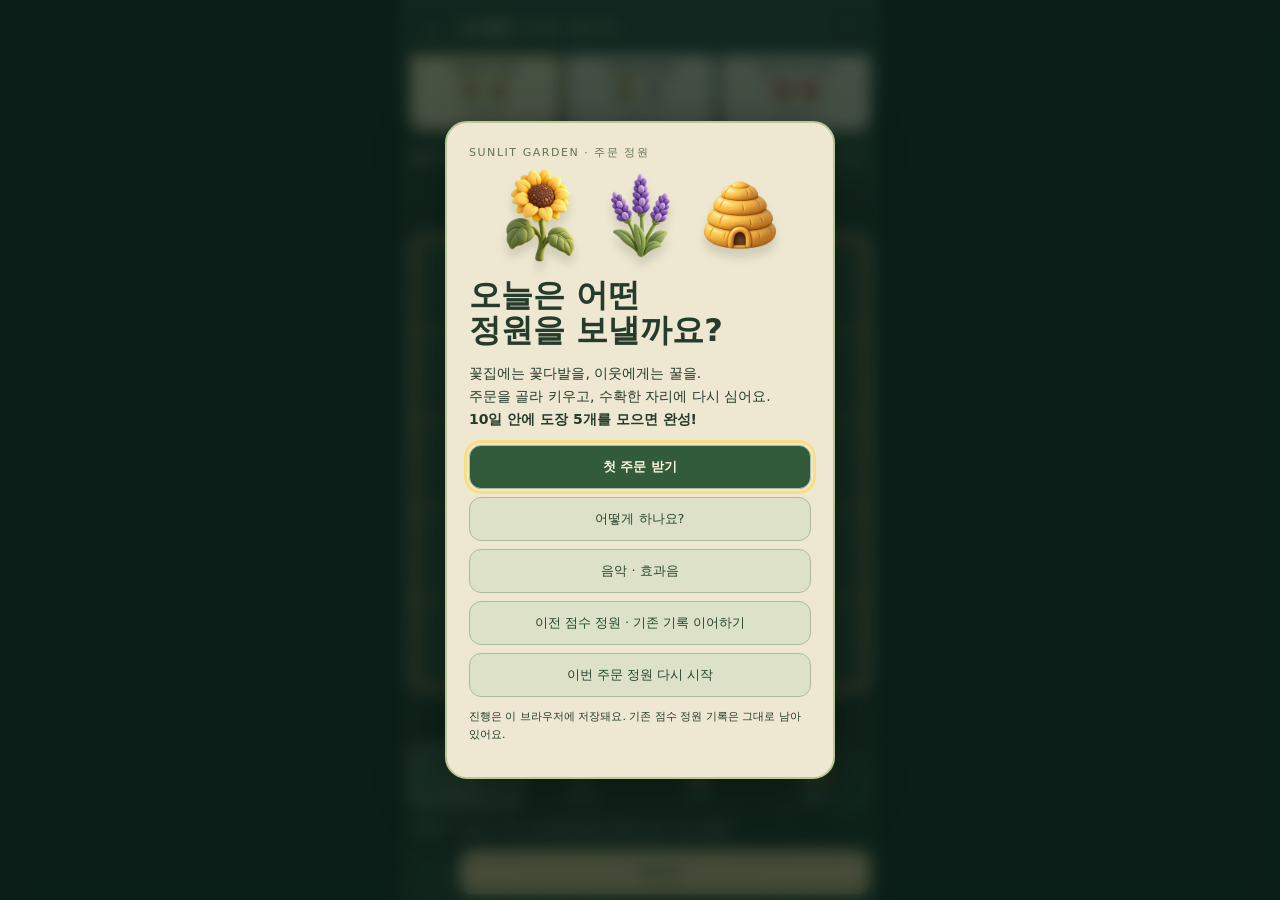
==== commit 0a547db1: "Build order-driven planting and harvest loop with reusable hives and separate saves" ====
--- a/index.html
+++ b/index.html
@@ -1,45 +1,4 @@
 <!doctype html>
-<html lang="ko">
-<head>
-<meta name="robots" content="noindex,nofollow">
-<meta charset="utf-8"><meta name="viewport" content="width=device-width, initial-scale=1, viewport-fit=cover"><meta name="theme-color" content="#103f51"><meta name="description" content="세 가지 씨앗 중 하나를 골라, 일곱 날 동안 나만의 조합을 키우는 작은 정원 게임."><title>햇빛정원 — 내 식물이 진화하는 정원</title>
-<link rel="icon" href="data:image/svg+xml,%3Csvg xmlns='http://www.w3.org/2000/svg' viewBox='0 0 64 64'%3E%3Crect width='64' height='64' rx='18' fill='%2324553a'/%3E%3Cpath d='M32 49V24M32 35C12 35 13 14 13 14C33 14 32 35 32 35ZM32 29C52 29 51 8 51 8C31 8 32 29 32 29Z' fill='%23f7f0df' stroke='%23f7f0df' stroke-width='3'/%3E%3C/svg%3E">
-<link rel="stylesheet" href="./styles.css?v=20261013-13">
-<link rel="stylesheet" href="./experience.css?v=20261013-13">
-<link rel="stylesheet" href="./atelier.css?v=20261013-14.4">
-<link rel="stylesheet" href="./seed-choice.css?v=20261015-20">
-<link rel="stylesheet" href="./festival.css?v=20261014-18">
-<link rel="stylesheet" href="./festival-effects.css?v=20261014-18">
-<link rel="stylesheet" href="./seed-discovery.css?v=20261014-19">
-<link rel="stylesheet" href="./master-evolution.css?v=20261015-20">
-<link rel="stylesheet" href="./weather-scene.css?v=20261015-20">
-<link rel="stylesheet" href="./garden-ui.css?v=20261018-23">
-<link rel="stylesheet" href="./strategic-garden.css?v=20261020-24">
-<link rel="stylesheet" href="./garden-ad-slots.css?v=20261020-25">
-<link rel="stylesheet" href="./garden-design.css?v=20261020-27">
-<link rel="preload" as="image" href="./assets/atelier-v14/greenhouse-home-v14.webp">
-</head>
-<body>
-<main class="app">
-  <div class="atelier-arch" aria-hidden="true"></div>
-  <section id="home-screen" class="home-screen" aria-label="햇빛정원 시작 화면">
-    <div class="home-sky"><span class="home-kicker">심는 재미, 터지는 조합</span><h1>햇빛<span>정원</span><i aria-hidden="true">✧</i></h1><p>꽃을 모으거나, 빈 땅을 남기거나.<br>일곱 날, 나만의 승리 조합을 키워요.</p></div>
-    <button class="home-visitor" id="home-preview"><span aria-hidden="true">✦</span> 같은 씨앗, 3단계까지 진화 ↗</button>
-    <div class="home-panel"><div class="home-stats" id="home-stats"></div><button id="home-play" class="primary home-play">정원 열기 <span aria-hidden="true">↗</span></button><button id="home-last-result" class="sheet-home-link home-last-result" hidden>지난 정원 기록 보기</button><div class="home-links"><button id="home-stages"><span aria-hidden="true">⌘</span>정원의 길</button><button id="home-collection"><span aria-hidden="true">✿</span>꾸미기 수첩</button><button id="home-settings"><span aria-hidden="true">☷</span>음악·설정</button></div><div id="home-ad-slot"></div><button id="home-new-rules" class="new-rules-link" hidden>새 규칙으로 시작 · 세로열 보너스와 높은 목표 ↗</button><button id="home-sound" class="home-sound" aria-pressed="false">♫ 효과음 켜기</button><p class="home-note">서두르지 않아도 괜찮아요. 당신의 속도로.</p></div>
-  </section>
-  <header class="topbar"><button id="home-button" class="brand stage-button" aria-label="시작 화면" aria-haspopup="dialog"><span class="brand-mark" aria-hidden="true">✿</span><span><span class="brand-title">햇빛정원</span><span id="stage-label" class="brand-sub">1단계 · ∞</span></span></button><div class="header-actions"><button id="mission-button" class="mission-strip" aria-haspopup="dialog"><img src="./assets/bunny-guide-v6.webp" alt="" width="48" height="48"><span id="mission-copy"></span><span id="mission-progress"></span></button><button id="stage-button" class="icon-button" aria-label="단계 선택" aria-haspopup="dialog">⌘</button><button id="help" class="icon-button" aria-label="놀이 방법과 식물 도감" aria-haspopup="dialog">?</button><button id="settings" class="icon-button" aria-label="배경음악과 소리 설정" aria-haspopup="dialog">☷</button></div></header>
-  <section class="game" aria-label="씨앗을 고르고 정원을 키워요">
-    <div class="journey"><div class="journey-top"><h2><strong id="day">1</strong><span>일째 <small>/ 7</small></span></h2><div class="weather" id="weather"></div><button id="score-button" class="score-button" aria-label="정원 기록 보기" aria-haspopup="dialog"><span aria-hidden="true">✦</span><strong id="score">0</strong><small>햇살</small></button></div><div id="goal-meter" class="goal-meter" role="progressbar" aria-label="정원 목표 달성" aria-valuemin="0" aria-valuemax="100" aria-valuenow="0"><span id="goal-fill"></span><i aria-hidden="true">✦</i></div><div class="journey-bottom"><div id="days" class="days" aria-label="7일 진행"></div><span id="goal" class="goal"></span></div><button id="design-status" class="design-status" hidden aria-haspopup="dialog"></button></div>
-    <div class="board-space" id="board-space"><div class="garden-frame" id="garden-frame"><div class="garden-edge" aria-hidden="true"><span id="board-label">MY LITTLE GARDEN</span><span>✦</span></div><div id="board" class="board" aria-label="정원"></div><div id="zoom-zones" class="zoom-zones" hidden></div><div class="garden-floor" aria-hidden="true"><span id="board-hint">✧　✿　✧</span></div></div><div id="harvest-banner" class="harvest-banner" hidden></div></div>
-    <div class="draft"><div class="draft-heading"><h3 id="draft-title">씨앗 하나를 골라요</h3><div class="forecast"><span id="forecast-label">오늘 수확 예상</span><strong id="forecast">+0 <small>햇살</small></strong><span id="combos"></span></div><span id="picks">오늘 0 / 2</span></div><div id="seed-cards" class="seed-cards"></div><div id="ready-card" class="ready-card" hidden><span aria-hidden="true">✦</span><div><strong>오늘의 정원이 준비됐어요</strong><p>수확하면 모든 식물이 한 번 더 자라요.</p></div></div><aside id="seed-strategy" class="seed-strategy" hidden aria-live="polite"></aside><p id="tip" class="tip">씨앗을 고른 뒤 빈 땅을 누르세요.</p></div>
-    <div class="actions"><button id="undo" class="secondary" disabled><svg viewBox="0 0 24 24" aria-hidden="true"><path d="M9 5 4 10l5 5M4 10h9a6 6 0 0 1 0 12"/></svg><span>되돌리기</span></button><button id="transplant" class="secondary" aria-label="옮겨심기 · 한 정원에 한 번" aria-pressed="false" hidden></button><button id="harvest" class="primary" disabled>씨앗 2개를 심어 주세요</button></div>
-  </section>
-  <footer id="save-status">시간 제한 없이 · 이 브라우저에 자동 저장</footer>
-  <div id="announcement" class="sr-only" aria-live="polite" aria-atomic="true"></div>
-  <div id="effects-layer" class="effects-layer" aria-hidden="true"></div>
-</main>
-<dialog id="sheet" aria-labelledby="sheet-title"><div class="sheet-heading"><div><p id="sheet-eyebrow" class="eyebrow"></p><h2 id="sheet-title"></h2></div><button id="close-sheet" class="icon-button" aria-label="닫기">×</button></div><div id="sheet-content"></div></dialog>
-<dialog id="ad-preview" class="ad-preview" aria-labelledby="ad-preview-title"></dialog>
-<div class="orientation-notice" role="status"><div><span class="phone" aria-hidden="true">✿</span><p class="eyebrow">햇빛정원</p><h2>화면을 세워 주세요</h2><p>세로 화면에서 정원을 이어서 키울 수 있어요.</p></div></div>
-<script type="module" src="./experience-app.mjs?v=20261020-27"></script>
-</body></html>
+<html lang="ko"><head><meta charset="utf-8"><meta name="viewport" content="width=device-width,initial-scale=1,viewport-fit=cover"><meta name="theme-color" content="#173c2d"><meta name="description" content="꽃다발과 꿀 주문을 골라 키우고 납품하는 작은 정원 게임"><title>햇빛정원 — 주문을 키우는 정원</title><link rel="stylesheet" href="./orders.css?v=20261026-30"></head><body>
+<main class="orders-app" aria-label="주문 정원"><header class="top"><button id="home" class="icon-btn" data-action="home" aria-label="시작 화면">⌂</button><strong id="goal"></strong><span id="status"></span><button class="icon-btn" data-action="help" aria-label="게임 방법">?</button></header><section id="orders" class="orders" aria-label="이웃들의 주문 세 가지"></section><section id="brief" class="brief" aria-label="선택한 주문 조건"></section><section class="garden-wrap"><div id="board" class="board" aria-label="5행 5열 정원"></div></section><section id="seeds" class="seedbar" aria-label="심을 식물"></section><p id="hint" class="hint" aria-live="polite"></p><footer id="actions" class="actions"></footer></main>
+<div id="veil" class="veil" hidden><section id="sheet" class="sheet" role="dialog" aria-modal="true" aria-label="정원 안내"></section></div><div id="toast" class="toast" role="status"></div><div id="save-warning" class="save-warning" role="alert"></div><div class="rotate">휴대폰을 세워 주세요 🌱<br>세로 화면으로 가꾸는 정원이에요.</div><script type="module" src="./orders-app.mjs?v=20261026-30"></script></body></html>
--- a/orders.css
+++ b/orders.css
@@ -0,0 +1,3 @@
+:root{color-scheme:dark;font-family:system-ui,-apple-system,'Segoe UI',sans-serif;color:#f6efd9;background:#10271f}*{box-sizing:border-box}body{margin:0;overflow:hidden}button,a{touch-action:manipulation;-webkit-tap-highlight-color:transparent}button{font:inherit;cursor:pointer;color:inherit}button:disabled{opacity:.42;cursor:default}button:focus-visible,a:focus-visible{outline:3px solid #f8df82;outline-offset:2px}.orders-app{height:100dvh;height:100svh;max-width:480px;margin:auto;padding:max(6px,env(safe-area-inset-top)) 10px max(6px,env(safe-area-inset-bottom));display:grid;grid-template-rows:44px 74px 48px minmax(0,1fr) 64px 32px 44px;gap:5px;background:linear-gradient(#173c2dee,#173326ef),url('./assets/garden-play-v6.webp') center/cover}.top{display:flex;align-items:center;gap:8px}.top strong{font-size:17px;color:#ffe3a3}.top span{font-size:12px;flex:1}.icon-btn{height:44px;min-width:44px;border:1px solid #c9d7aa55;background:#203e31;border-radius:12px}.orders{display:grid;grid-template-columns:repeat(3,1fr);gap:5px}.order{background:#eee6cd;color:#294032;border:2px solid transparent;border-radius:5px 5px 13px 13px;box-shadow:0 3px #a6ac8c;min-width:0;padding:4px;position:relative}.order.active{border-color:#ffb65e;background:#fff2c9}.order.ready::after{content:'완성!';position:absolute;right:2px;top:1px;background:#42744b;color:white;font-size:10px;border-radius:5px;padding:2px 3px}.order strong{display:block;font-size:11px;white-space:nowrap}.order small{font-size:10px}.mini-plants{height:28px;display:flex;justify-content:center}.mini-plants img,.mini-plants svg{width:28px;height:28px;object-fit:contain}.brief{display:flex;gap:5px;align-items:center;min-width:0}.brief p{font-size:11px;line-height:1.4;margin:0;flex:1}.brief b{color:#ffe5a3}.brief button{height:44px;min-width:48px;border:1px solid #82977a;border-radius:9px;background:#294b36;font-size:11px}.garden-wrap{min-height:0;display:flex;align-items:center;justify-content:center;position:relative}.board{aspect-ratio:1;height:100%;max-height:100%;max-width:100%;width:auto;display:grid;grid-template-columns:repeat(5,1fr);grid-template-rows:repeat(5,1fr);gap:3px;padding:5px;background:#866d47;border:4px solid #b4a06e;border-radius:14px;box-shadow:0 6px 0 #233c27,0 0 35px #f4d68c10}.tile{position:relative;min-height:0;min-width:0;padding:0;border:1px solid #b8b87430;border-radius:7px;background:linear-gradient(135deg,#3b6042,#2d4d35);overflow:hidden}.tile.empty:after{content:'+';font-size:19px;color:#d3db9c35}.tile img,.tile svg{width:88%;height:88%;object-fit:contain;filter:drop-shadow(0 2px 1px #12251999)}.tile small{position:absolute;bottom:1px;left:0;right:0;font-size:9px;line-height:12px;background:#153023b8;color:#fff4c6}.tile.take{outline:2px solid #ffe18a;outline-offset:-2px;background:#697b3d}.tile.keep{outline:2px dashed #a8e5db;outline-offset:-2px}.tile.selected{box-shadow:inset 0 0 0 3px #f99d61}.tile.pop img{animation:plant-pop .38s ease-out}.seedbar{display:grid;grid-template-columns:repeat(4,1fr);gap:5px}.seed{border:1px solid #a7bd8050;background:#244734;border-radius:12px;padding:2px;position:relative}.seed.active{border:2px solid #e8c27b;background:#426749}.seed img,.seed svg{width:35px;height:35px;object-fit:contain;display:block;margin:auto}.seed span{font-size:11px;display:block}.hint{font-size:11px;line-height:1.4;color:#ead9a8;display:flex;align-items:center;margin:0}.actions{display:flex;gap:6px}.actions button{border-radius:12px;border:1px solid #b9c49466;background:#244633;min-width:44px;font-size:12px}.actions .primary{flex:1;background:#f1d49a;color:#25402d;font-weight:800;border:0}.actions .deliver{flex:1;background:#8acb91;color:#173a25;border:0;font-weight:800}.actions .cycle{width:44px}.veil{position:fixed;inset:0;background:#0a1c16bd;backdrop-filter:blur(8px);display:grid;place-items:center;z-index:10;padding:16px}.veil[hidden]{display:none}.sheet{width:min(100%,390px);max-height:calc(100svh - 32px);overflow:auto;background:#eee7d1;color:#253b2b;border:2px solid #b9c797;border-radius:22px;padding:22px;box-shadow:0 16px 70px #0006}.sheet h1{font-size:32px;line-height:1.1;margin:8px 0 12px}.sheet h2{font-size:24px;margin:4px 0 10px}.sheet p{font-size:14px;line-height:1.65}.sheet .eyebrow{font-size:11px;color:#637450;letter-spacing:.14em}.sheet button,.sheet a{display:block;width:100%;padding:12px 10px;min-height:44px;border:1px solid #afba9c;border-radius:12px;margin-top:8px;text-align:center;text-decoration:none;background:#dce1c7;color:#284530;font-size:13px}.sheet button.primary{background:#315b3b;color:#fff5dd;font-weight:750}.sheet button small{display:block;margin-top:4px;font-size:11px}.sheet .hero-plants{display:flex;justify-content:center;height:110px}.hero-plants img,.hero-plants svg{height:100%;width:100px;object-fit:contain;filter:drop-shadow(0 9px 4px #293f2925)}.sheet ul{padding-left:20px;font-size:13px;line-height:1.8}.toast{position:fixed;bottom:20%;left:50%;transform:translateX(-50%);width:max-content;max-width:90%;background:#fff0c9;color:#29422f;padding:12px 17px;border-radius:14px;pointer-events:none;z-index:20;font-weight:700;font-size:13px;box-shadow:0 5px 20px #0004}.toast:empty{display:none}.save-warning{position:fixed;top:0;left:0;right:0;background:#7e3221;color:white;text-align:center;z-index:30;font-size:12px;padding:5px}.save-warning:empty{display:none}.rotate{display:none}.stamps{letter-spacing:2px;font-size:16px;color:#c97939}.reward-art{font-size:40px;text-align:center}.sr{position:absolute;width:1px;height:1px;overflow:hidden;clip-path:inset(50%)}@keyframes plant-pop{0%{transform:translateY(-12px) scale(.4)}60%{transform:scale(1.2)}100%{transform:none}}@media(prefers-reduced-motion:reduce){*{animation:none!important}}@media(max-height:620px){.orders-app{gap:3px;grid-template-rows:44px 66px 43px minmax(0,1fr) 57px 28px 44px}.order strong{font-size:10px}.mini-plants{height:24px}.mini-plants img{width:24px;height:24px}.seed img{width:29px;height:29px}.brief p,.hint{font-size:10px}.sheet{padding:16px}.sheet .hero-plants{height:70px}}@media(orientation:landscape) and (max-height:600px){.rotate{display:grid;position:fixed;inset:0;place-items:center;background:#183b2c;z-index:100;text-align:center;font-size:20px}}
+
+.orders-app{grid-template-columns:minmax(0,1fr)}.garden-wrap{min-width:0;container-type:size}.board{width:min(100cqw,100cqh);height:min(100cqw,100cqh);flex-shrink:0}.top,.orders,.brief,.seedbar,.actions{min-width:0}
